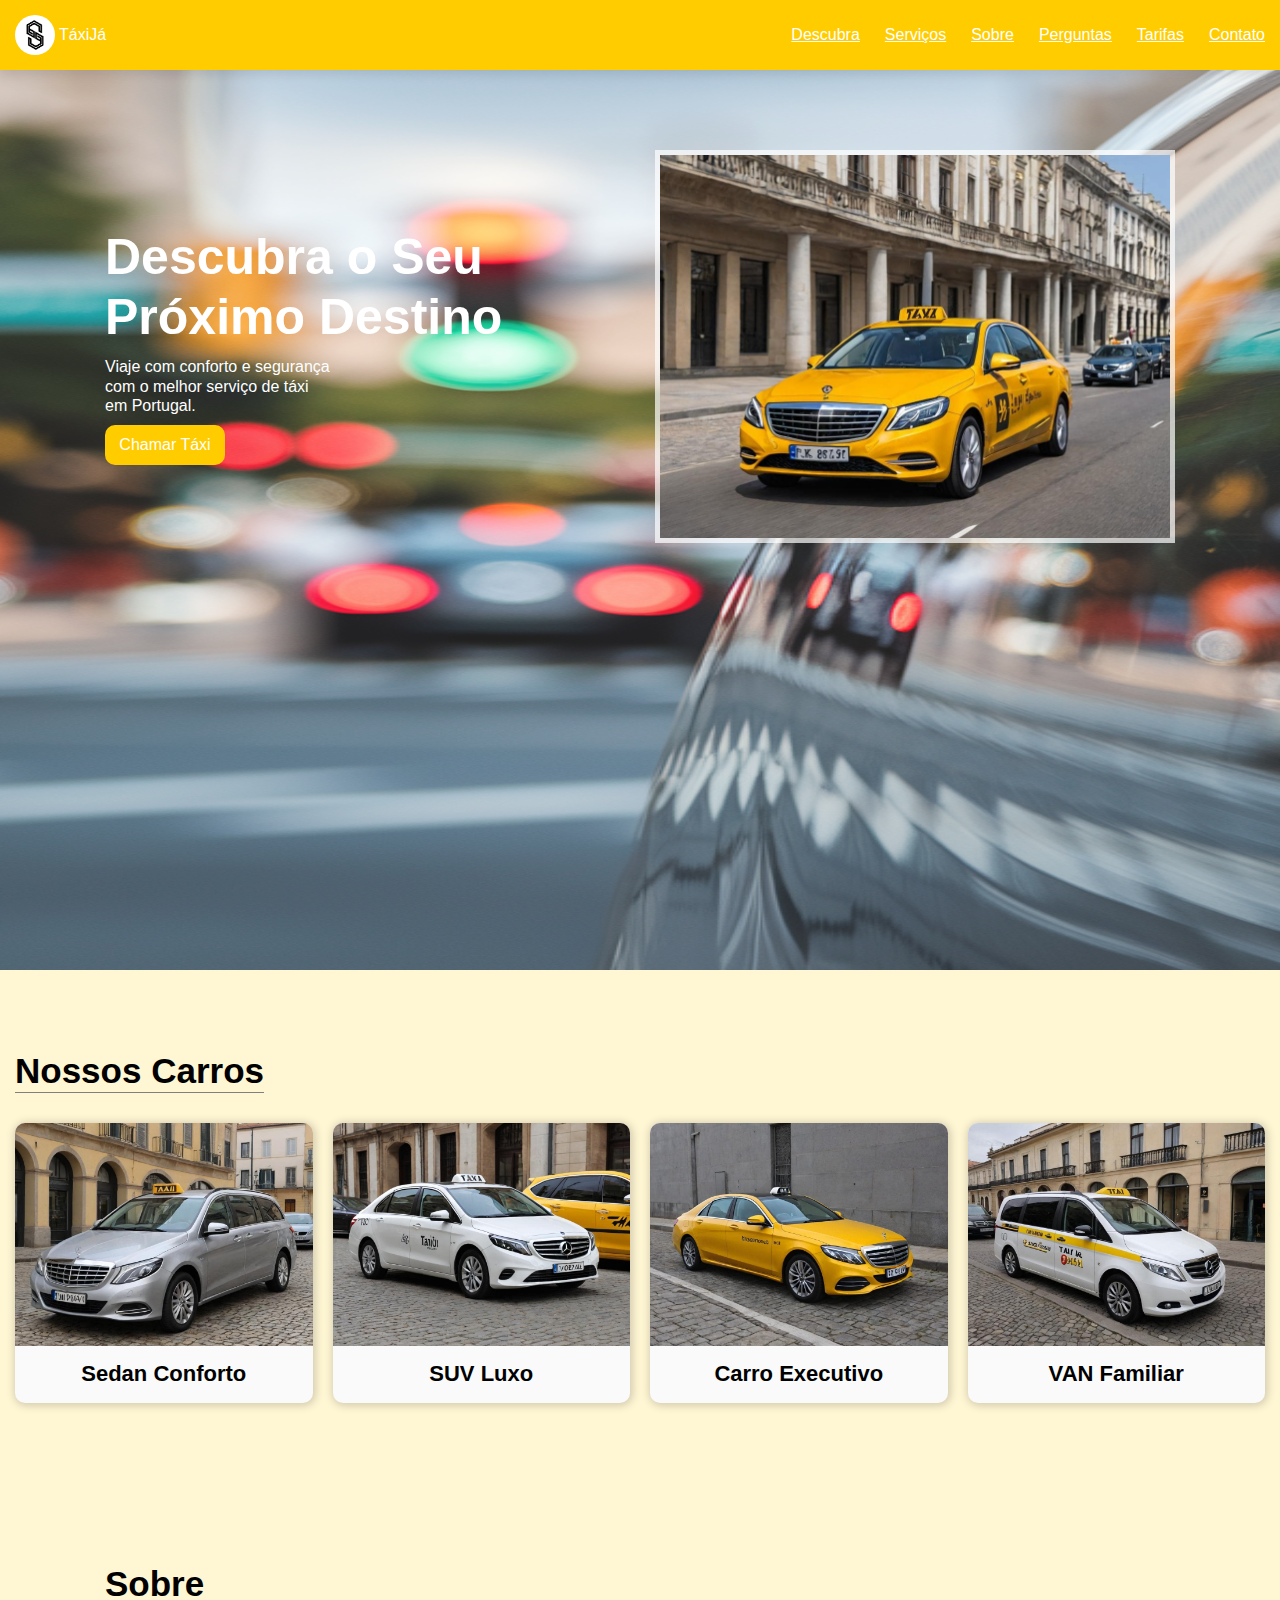
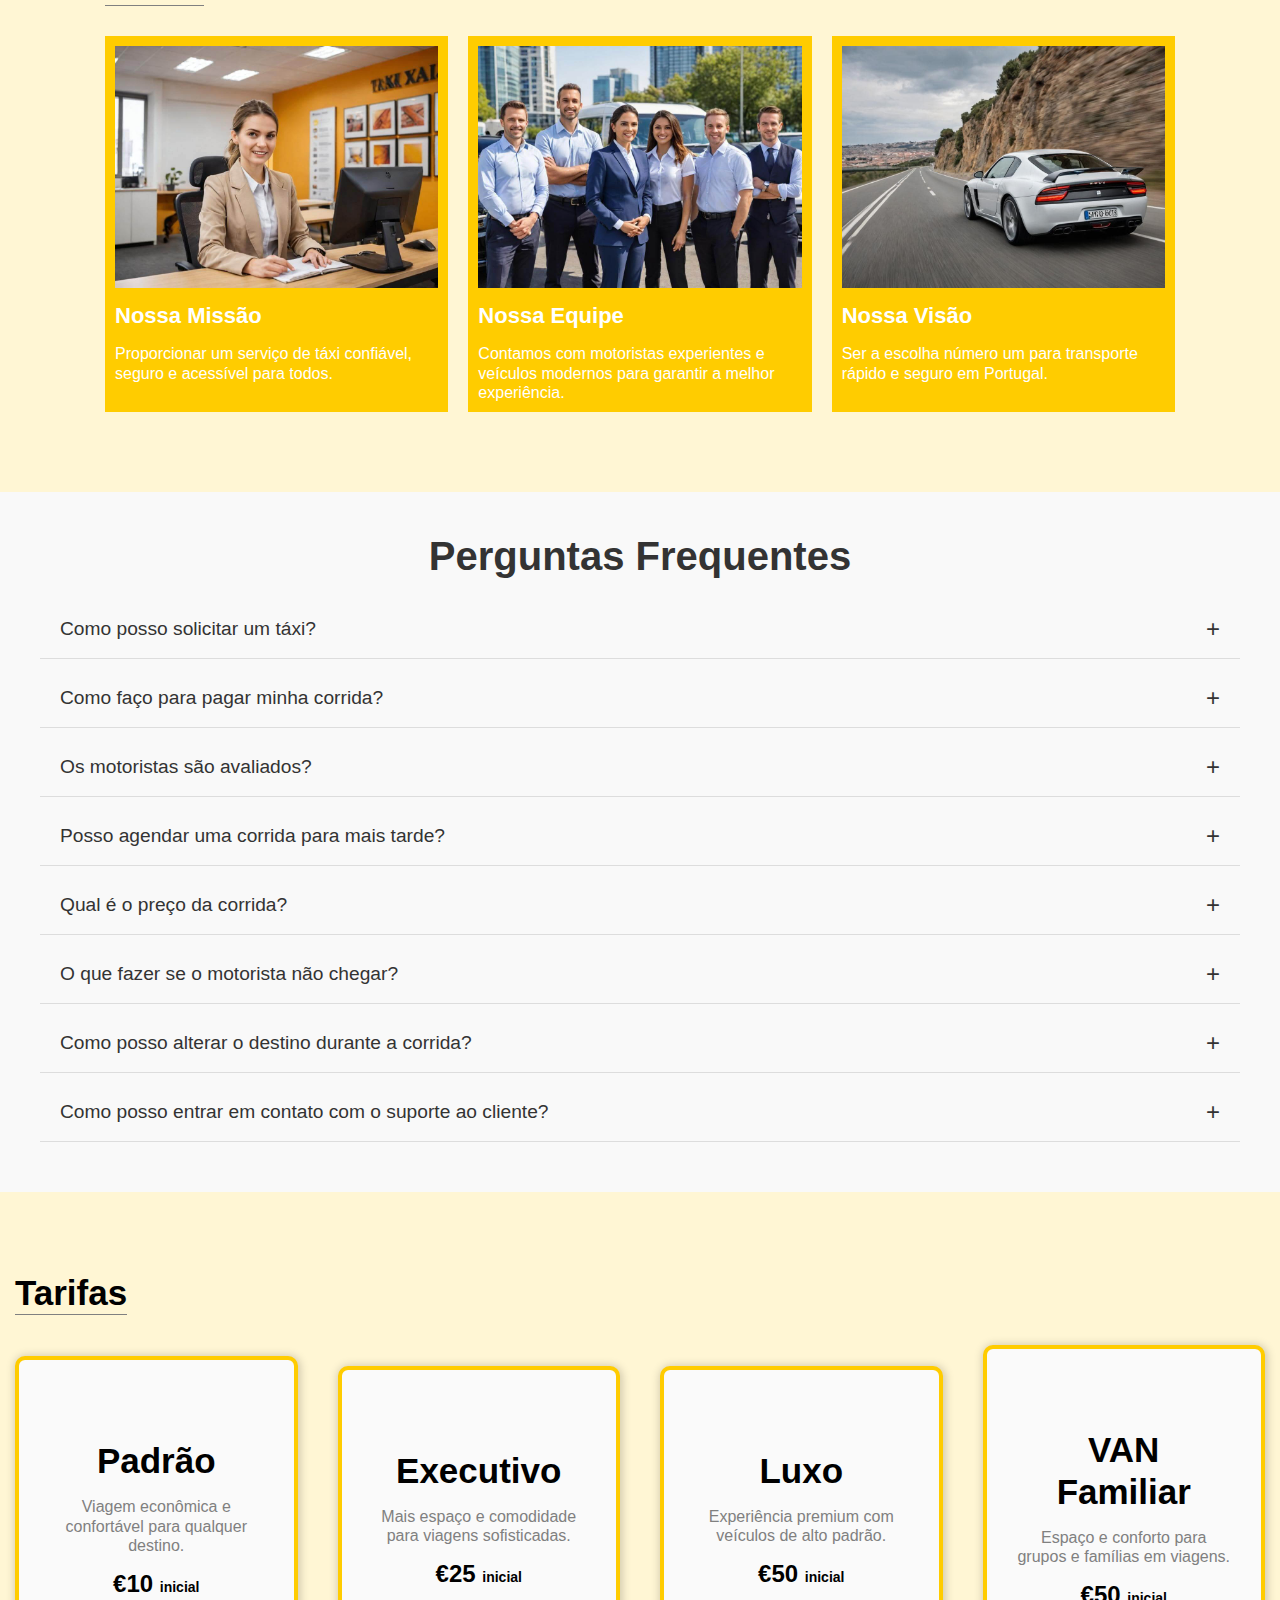
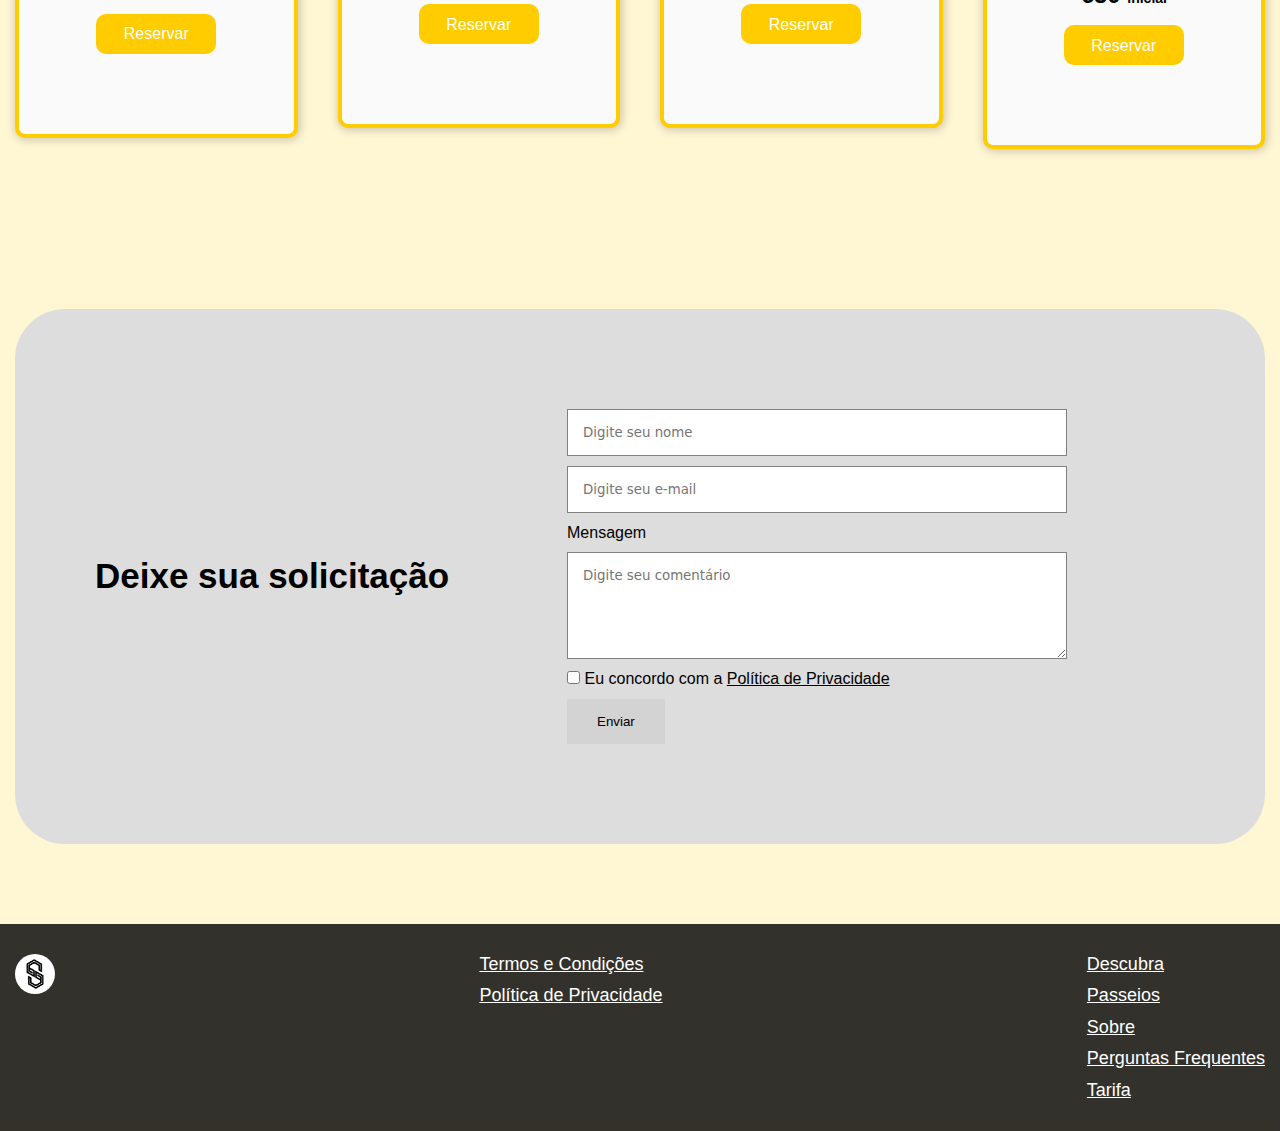
==== index.html @ 2b3a069e "ыпывпывп" ====
<!DOCTYPE html>
<html lang="pt-BR">
    <head>

        <meta charset="UTF-8" />
        <meta name="viewport" content="width=device-width, initial-scale=1.0" />
        <title>TáxiJá - Sua Conexão para Viagens Rápidas pelo Brasil</title>
        <meta
            name="description"
            content="Descubra o mundo de viagens confortáveis e seguras com o TáxiJá. Aproveite o conforto, a segurança e um atendimento de qualidade a cada passo da sua jornada pelo Brasil."
        />
        <link rel="stylesheet" href="style/reset.css" />
        <link rel="stylesheet" href="style/style.css" />
        <link rel="shortcut icon" href="img/favicon.ico" />
        <meta name="viewport" content="width=device-width, initial-scale=1.0" />
    </head>

    <body>
        <header>
            <!-- Navbar -->
            <nav>
                <div class="container">
                    <div class="navbar">
                        <div class="logo">
                            <a href="index.html">
                                <img src="img/logo.jpg" alt="logo" />
                                TáxiJá
                            </a>
                        </div>
                        <ul class="menu">
                            <li class="menu__item">
                                <a
                                    href="index.html#discover"
                                    class="menu__item-link"
                                    data-scroll
                                    >Descubra</a
                                >
                            </li>
                            <li class="menu__item">
                                <a
                                    href="index.html#tours"
                                    class="menu__item-link"
                                    data-scroll
                                    >Serviços</a
                                >
                            </li>
                            <li class="menu__item">
                                <a
                                    href="index.html#about"
                                    class="menu__item-link"
                                    data-scroll
                                    >Sobre</a
                                >
                            </li>
                            <li class="menu__item">
                                <a
                                    href="index.html#faq"
                                    class="menu__item-link"
                                    data-scroll
                                    >Perguntas</a
                                >
                            </li>
                            <li class="menu__item">
                                <a
                                    href="index.html#tariff"
                                    class="menu__item-link"
                                    data-scroll
                                    >Tarifas</a
                                >
                            </li>
                            <li class="menu__item">
                                <a
                                    href="index.html#contact"
                                    class="menu__item-link"
                                    data-scroll
                                    >Contato</a
                                >
                            </li>
                        </ul>
                        <div class="burger">
                            <span></span>
                        </div>
                    </div>
                </div>
            </nav>
        </header>

        <main>
            <section class="hero" id="discover">
                <img class="backgroundMain" src="img/background.webp" alt="" />
                <div class="container">
                    <div class="hero__wrapper wrap">
                        <div class="hero__box col">
                            <h1>
                                Descubra o Seu <br />
                                Próximo Destino
                            </h1>
                            <p>
                                Viaje com conforto e segurança <br />
                                com o melhor serviço de táxi <br />
                                em Portugal.
                            </p>
                            <a href="index.html#contact" class="btn">Chamar Táxi</a>
                        </div>

                        <div class="hero__img">
                            <img src="img/5taxi.jpg" alt="img" />
                        </div>
                    </div>
                </div>
            </section>

            <section class="tours" id="tours">
                <div class="container">
                    <h2 class="section-title">Nossos Carros</h2>
                    <div class="tours__wrapper">
                        <div class="tours__card">
                            <img src="img/2taxi.jpg" alt="Sedan Conforto" />
                            <h3>Sedan Conforto</h3>
                        </div>

                        <div class="tours__card">
                            <img src="img/3taxi.jpg" alt="SUV Luxo" />
                            <h3>SUV Luxo</h3>
                        </div>

                        <div class="tours__card">
                            <img src="img/1taxi.jpg" alt="Carro Executivo" />
                            <h3>Carro Executivo</h3>
                        </div>

                        <div class="tours__card">
                            <img src="img/4taxi.jpg" alt="VAN Familiar" />
                            <h3>VAN Familiar</h3>
                        </div>
                    </div>
                </div>
            </section>

            <section class="about" id="about">
                <div class="container">
                    <h2 class="section-title">Sobre</h2>
                    <div class="about__wrapper">
                        <div class="about__item">
                            <img src="img/Nossa.jpg" alt="img" />
                            <h3>Nossa Missão</h3>
                            <p>
                                Proporcionar um serviço de táxi confiável,
                                seguro e acessível para todos.
                            </p>
                        </div>
                        <div class="about__item">
                            <img src="img/team.jpg" alt="img" />
                            <h3>Nossa Equipe</h3>
                            <p>
                                Contamos com motoristas experientes e veículos
                                modernos para garantir a melhor experiência.
                            </p>
                        </div>
                        <div class="about__item">
                            <img src="img/speed.jpg" alt="img" />
                            <h3>Nossa Visão</h3>
                            <p>
                                Ser a escolha número um para transporte rápido e
                                seguro em Portugal.
                            </p>
                        </div>
                    </div>
                </div>
            </section>

            <section class="faq-section" id="faq">
                <h2 class="faq-title">Perguntas Frequentes</h2>
                <div class="faq-container">
                  <div class="faq-item">
                    <button class="faq-question">
                      Como posso solicitar um táxi? <span>+</span>
                    </button>
                    <div class="faq-answer">
                      <p>
                        Você pode solicitar um táxi facilmente pelo nosso aplicativo "TáxiJá". Basta baixar o app e inserir seu destino
                        para encontrar o carro mais próximo disponível.
                      </p>
                    </div>
                  </div>
                  <div class="faq-item">
                    <button class="faq-question">Como faço para pagar minha corrida? <span>+</span></button>
                    <div class="faq-answer">
                      <p>
                        O pagamento pode ser feito diretamente pelo aplicativo, utilizando cartões de crédito, débito ou outros métodos
                        de pagamento disponíveis.
                      </p>
                    </div>
                  </div>
                  <div class="faq-item">
                    <button class="faq-question">Os motoristas são avaliados? <span>+</span></button>
                    <div class="faq-answer">
                      <p>
                        Sim, todos os motoristas são avaliados pelos passageiros após cada viagem. Isso nos ajuda a manter um alto
                        padrão de qualidade e segurança.
                      </p>
                    </div>
                  </div>
                  <div class="faq-item">
                    <button class="faq-question">Posso agendar uma corrida para mais tarde? <span>+</span></button>
                    <div class="faq-answer">
                      <p>
                        Sim, você pode agendar uma corrida para uma hora futura diretamente no aplicativo. Basta escolher a opção de
                        "Agendamento" e definir o horário desejado.
                      </p>
                    </div>
                  </div>
                  <div class="faq-item">
                    <button class="faq-question">Qual é o preço da corrida? <span>+</span></button>
                    <div class="faq-answer">
                      <p>
                        O preço da corrida depende da distância, do tempo estimado e da demanda no momento. O aplicativo fornece uma
                        estimativa do custo antes de você confirmar a solicitação.
                      </p>
                    </div>
                  </div>
                  <div class="faq-item">
                    <button class="faq-question">O que fazer se o motorista não chegar? <span>+</span></button>
                    <div class="faq-answer">
                      <p>
                        Caso o motorista não chegue no tempo estimado, você pode entrar em contato diretamente com ele através do
                        aplicativo ou solicitar outro carro.
                      </p>
                    </div>
                  </div>
                  <div class="faq-item">
                    <button class="faq-question">Como posso alterar o destino durante a corrida? <span>+</span></button>
                    <div class="faq-answer">
                      <p>
                        Você pode alterar o destino a qualquer momento pelo aplicativo. Basta abrir o app e editar o endereço para
                        modificar a rota da viagem.
                      </p>
                    </div>
                  </div>
                  <div class="faq-item">
                    <button class="faq-question">Como posso entrar em contato com o suporte ao cliente? <span>+</span></button>
                    <div class="faq-answer">
                      <p>
                        Você pode nos contatar por e-mail em suporte@taxija.com ou ligar para nossa central de atendimento a qualquer
                        momento.
                      </p>
                    </div>
                  </div>
                </div>
              </section>
                                                  

            <section class="tariff" id="tariff">
                <div class="container">
                    <h2 class="section-title">Tarifas</h2>
                    <div class="tarifs__wrapper">
                        <div class="tarifs__card">
                            <h2>Padrão</h2>
                            <p>
                                Viagem econômica e confortável para qualquer
                                destino.
                            </p>
                            <h4>€10 <span>inicial</span></h4>
                            <a class="btn" href="index.html#contact">Reservar</a>
                        </div>

                        <div class="tarifs__card">
                            <h2>Executivo</h2>
                            <p>
                                Mais espaço e comodidade para viagens
                                sofisticadas.
                            </p>
                            <h4>€25 <span>inicial</span></h4>
                            <a class="btn" href="index.html#contact">Reservar</a>
                        </div>

                        <div class="tarifs__card">
                            <h2>Luxo</h2>
                            <p>
                                Experiência premium com veículos de alto padrão.
                            </p>
                            <h4>€50 <span>inicial</span></h4>
                            <a class="btn" href="index.html#contact">Reservar</a>
                        </div>

                        <div class="tarifs__card">
                            <h2>VAN Familiar</h2>
                            <p>
                                Espaço e conforto para grupos e famílias em
                                viagens.
                            </p>
                            <h4>€50 <span>inicial</span></h4>
                            <a class="btn" href="index.html#contact">Reservar</a>
                        </div>
                    </div>
                </div>
            </section>

            <section class="contact" id="contact">
                <div class="container">
                    <div class="contact__wrapper">
                        <h2>Deixe sua solicitação</h2>
                        <form action="thanks_form.php" method="post" class="form">
                            <input
                                type="text"
                                id="name"
                                name="name"
                                placeholder="Digite seu nome"
                                required
                            />
                
                            <input
                                type="email"
                                id="email"
                                name="email"
                                placeholder="Digite seu e-mail"
                                required
                            />
                
                            <label for="message">Mensagem</label>
                            <textarea
                                id="message"
                                name="message"
                                placeholder="Digite seu comentário"
                                rows="5"
                                required
                            ></textarea>
                
                            <div class="checkbox">
                                <input
                                    type="checkbox"
                                    id="privacy-policy"
                                    value="on"
                                    name="privacy"
                                    required
                                />
                                <label for="privacy-policy">
                                    Eu concordo com a
                                    <a
                                        href="privacy-policy.html"
                                        target="_blank"
                                    >Política de Privacidade</a>
                                </label>
                            </div>
                            <button type="submit">Enviar</button>
                        </form>
                    </div>
                </div>
                            </section>
        </main>
        <footer class="footer">
            <div class="container">
                <div class="footer__wrapper">
                    <div class="footer__col col">
                        <a class="logo" href="index.html">
                            <img src="img/logo.jpg" alt="img-logo" />
                            
                        </a>
                    </div>

                    <div class="footer__col col">
                        <a href="terms-conditions.html">Termos e Condições</a>
                        <a href="privacy-policy.html">Política de Privacidade</a>
                    </div>
                    
                    <div class="footer__col col">
                        <a href="index.html#discover">Descubra</a>
                        <a href="index.html#tours">Passeios</a>
                        <a href="index.html#about">Sobre</a>
                        <a href="index.html#faq">Perguntas Frequentes</a>
                        <a href="index.html#tariff">Tarifa</a>
                    </div>
                </div>
            </div>
        </footer>

        <script src="js/main.js"></script>
    </body>
</html>
---- style/style.css ----
html {
  scroll-behavior: smooth;
}

body {
  font-size: 16px;
  line-height: 1.2;
  color: #000;
  font-family: "Lucida Sans", "Lucida Sans Regular", "Lucida Grande", "Lucida Sans Unicode", Geneva, Verdana, sans-serif;
  overflow-x: hidden;
  background-color: #ffcc002b;
}

section {
  width: 100%;
  padding: 80px 0;
}

button {
  padding: 15px 30px;
  display: block;
  width: -moz-max-content;
  width: max-content;
  color: #000;
  background-color: lightgray;
}
header {
  position: fixed;
  top: 0;
  left: 0;
  width: 100%;
  background-color: #FFCC00;
  z-index: 1000;
  box-shadow: 0 4px 10px rgba(0, 0, 0, 0.1);
}
main{
  margin-top: 70px;
}

.backgroundMain{
  position: absolute;
  z-index: -1;
  width: 200%;
  height: 100%;
  opacity: 0.9;
  left: -50%;
  top: 0;
}

.btn {
  background-color: #FFCC00;
  color: #fff;
  border-radius: 10px;
  height: 40px;
  width: 120px;
  text-decoration: none;
  display: flex;
  justify-content: center;
  align-items: center;
  cursor: pointer;
  transition: background-color 0.3s ease,
              color 0.3s ease;
}

.section-title {
  margin-bottom: 30px;
  border-bottom: 1px solid gray;
  width: -moz-max-content;
  width: max-content;
}

.container {
  max-width: 1300px;
  width: 100%;
  margin: 0 auto;
  padding: 0 15px;
}

.wrap {
  display: grid;
  grid-template-columns: 1fr 1fr;
  gap: 30px 30px;
  align-items: center;
}
@media (max-width: 800px) {
  .wrap {
    grid-template-columns: 1fr;
  }
}

.row {
  display: flex;
  gap: 10px;
}

.col {
  display: flex;
  flex-direction: column;
  gap: 10px;
}

.back {
  color: #000;
  text-decoration: underline;
  margin-bottom: 30px;
  display: block;
  width: -moz-max-content;
  width: max-content;
  font-size: 19px;
}

h1 {
  font-weight: 600;
  font-size: 50px;
}
@media (max-width: 480px) {
  h1 {
    font-size: 35px;
  }
}

h2 {
  font-weight: 600;
  font-size: 35px;
}
@media (max-width: 480px) {
  h2 {
    font-size: 28px;
  }
}

h3 {
  font-weight: 600;
  font-size: 22px;
}

h4 {
  font-weight: 600;
  font-size: 18px;
}

h5 {
  font-weight: 600;
  font-size: 16px;
}

h6 {
  font-weight: 600;
  font-size: 14px;
}

p {
  font-size: 16px;
}
@media (max-width: 480px) {
  p {
    font-size: 14px;
  }
}

.privacy {
  padding: 100px 0;
  max-width: 1000px;
  width: 100%;
  margin: 0 auto;
}
.privacy__wrapper {
  margin-top: 40px;
  display: flex;
  flex-direction: column;
  gap: 20px;
}

nav {
  background-color: #FFCC00;
  overflow: hidden;
}

.navbar {
  display: flex;
  width: 100%;
  justify-content: space-between;
  align-items: center;
  padding-top: 15px;
  padding-bottom: 15px;
}

.logo a {
  color: white;
  display: flex;
  align-items: center;
  gap: 4px;
  text-decoration: none;
}
.logo img {
  width: 40px;
  border-radius: 20px;
}

.menu {
  display: flex;
  gap: 25px;
}
.menu__item-link {
  color: white;
}

.burger {
  display: none;
  cursor: pointer;
}

@media screen and (max-width: 1200px) {
  .menu {
    position: fixed;
    background: #131418;
    left: 0;
    top: 0;
    height: 100vh;
    width: 100vw;
    display: none;
  }
  .menu.active {
    display: flex;
    left: 0;
    top: 0;
    height: 100vh;
    width: 100vw;
    flex-direction: column;
    pointer-events: all;
    justify-content: center;
    align-items: center;
    z-index: 22;
    animation: fade 0.1s linear;
  }
  .burger {
    display: block;
    position: relative;
    height: 20px;
    width: 30px;
    z-index: 102;
    cursor: pointer;
  }
  .burger.active-burger:before {
    background: #fff;
    transform: rotate(45deg);
    transition: cubic-bezier(0.785, 0.135, 0.15, 0.86) 0.3s all;
    top: 8px;
  }
  .burger.active-burger:after {
    background: #fff;
    transform: rotate(-45deg);
    bottom: 10px;
    transition: cubic-bezier(0.785, 0.135, 0.15, 0.86) 0.3s all;
  }
  .burger.active-burger span {
    transform: scale(0);
  }
  .burger:before, .burger:after {
    content: "";
    position: absolute;
    height: 2px;
    width: 100%;
    background: #fff;
    transition: cubic-bezier(0.785, 0.135, 0.15, 0.86) 0.3s all;
  }
  .burger:before {
    top: 0;
  }
  .burger::after {
    bottom: 0;
  }
  .burger span {
    position: absolute;
    top: 9px;
    right: 0;
    width: 100%;
    background: #fff;
    height: 2px;
    transform: scale(1);
    transition: cubic-bezier(0.785, 0.135, 0.15, 0.86) 0.3s all;
  }
  .menu__item {
    margin-top: 15px;
  }
  .menu__item-link {
    color: white;
  }
}
.hero {
  max-width: 1100px;
  width: 100%;
  margin: 0 auto;
  color: white;
  position: relative;
  height: 100vh;
  /* overflow: hidden; */

}
.hero__img img {
  width: 100%;
  border: 10px solid beige;
  border: 5px solid rgba(255, 255, 255, 0.7); /* Цвет и стиль границы */
  
}



.tours {
  /* .tours__wrapper */
  /* .tours__card */
}
.tours__wrapper {
  display: grid;
  grid-template-columns: repeat(auto-fit, minmax(270px, 1fr));
  gap: 20px 20px;
}
.tours__card {
  border-radius: 10px;
  overflow: hidden;
  box-shadow: 1px 1px 10px 1px rgba(0, 0, 0, 0.2);
  background-color: #fafafa;
}
.tours__card img {
  width: 100%;
}
.tours__card h3, .tours__card h5 {
  text-align: center;
  padding: 15px;
}

.about {
  max-width: 1100px;
  width: 100%;
  margin: 0 auto;
  /* .about__wrapper */
  /* .about__item */
}
.about__wrapper {
  display: grid;
  grid-template-columns: repeat(auto-fit, minmax(270px, 1fr));
  gap: 20px 20px;
}
.about__item {
  display: flex;
  flex-direction: column;
  padding: 10px;
  gap: 15px;
  background-color: #FFCC00;
  color: #fff;
}
.about__item img {
  max-width: 100%;
  width: 100%;
}

.logos {
  /* .logos__wrapper */
}
.logos__wrapper {
  display: grid;
  grid-template-columns: repeat(auto-fit, minmax(200px, 1fr));
  gap: 20px 20px;
}
.logos__wrapper img {
  height: 350px;
  -o-object-fit: cover;
     object-fit: cover;
  width: 100%;
}

.tarifs {
  /* .tarifs__wrapper */
  /* .tarifs__card */
}
.tarifs__wrapper {
  display: grid;
  grid-template-columns: repeat(auto-fit, minmax(280px, 1fr));
  gap: 40px 40px;
  align-items: center;
}
.tarifs__card {
  border-radius: 10px;
  border: 4px solid #FFCC00;
  background-color: #fafafa;
  box-shadow: 1px 1px 10px 1px rgba(0, 0, 0, 0.2);
  display: flex;
  flex-direction: column;
  align-items: center;
  justify-content: center;
  text-align: center;
  gap: 15px;
  padding: 80px 30px;
  transition: all 0.3s;
}
.tarifs__card:hover {
  box-shadow: 1px 1px 30px 1px rgba(240, 0, 0, 0.5);
}
.tarifs__card h4 {
  font-size: 24px;
}
.tarifs__card span {
  font-size: 14px;
}
.tarifs__card button {
  background-color: #FFCC00;
  color: #fff;
  font-size: 20px;
  border-radius: 10px;
  margin-top: 30px;
  transition: all 0.3s;
}
.tarifs__card button:hover {
  opacity: 0.8;
}
.tarifs__card p {
  color: gray;
}

.footer {
  background-color: rgba(0, 0, 0, 0.8);
  padding: 30px 0;

}
.footer__wrapper {
  width: 100%;
  margin: 0 auto;
  display: flex;
  gap: 30px;
  justify-content: space-between;
  flex-wrap: wrap;
}
@media (max-width: 480px) {
  .footer__wrapper {
    flex-direction: column;
    align-items: center;
    text-align: center;
    justify-content: center;
  }
}
.footer__col {
  display: flex;
  flex-direction: column;
  gap: 10px;
  align-items: start;
}
@media (max-width: 480px) {
  .footer__col {
    align-items: center;
    justify-content: center;
    text-align: center;
  }
}
.footer__col a {
  font-size: 18px;
  color: #fff;
  transition: all 0.3s;
}
.footer__col a:hover {
  opacity: 0.8;
  text-decoration: underline;
}
@media (max-width: 480px) {
  .footer__col a {
    text-align: center;
    display: block;
    width: -moz-max-content;
    width: max-content;
  }
}

.contact {
  /* .contact__wrapper */
}
.contact__wrapper {
  padding: 100px 80px;
  background: rgb(221, 221, 221);
  border-radius: 50px;
  display: flex;
  align-items: center;
  justify-content: center;
}
@media (max-width: 768px) {
  .contact__wrapper {
    padding: 50px;
    border-radius: 20px;
  }
}
@media (max-width: 480px) {
  .contact__wrapper {
    padding: 30px;
  }
}

.form {
  max-width: 500px;
  width: 100%;
  margin: 0 auto;
  display: flex;
  flex-direction: column;
  gap: 10px;
  /* .form__button */
}
.form input, .form textarea {
  border: 1px solid gray;
  padding: 15px;
  font-family: system-ui, -apple-system, BlinkMacSystemFont, "Segoe UI", Roboto, Oxygen, Ubuntu, Cantarell, "Open Sans", "Helvetica Neue", sans-serif;
}
.form textarea{
  max-width: 100%;
  max-height: 300px;
  min-height: 100px;
}
.form a {
  color: black;
}
.form__button {
  background-color: #FFCC00;
  color: #fff;
  width: 100%;
  margin-top: 20px;
}


.faq-section {
  padding: 40px 20px;
  background-color: #f9f9f9;
}

.faq-title {
  text-align: center;
  font-size: 2.5rem;
  color: #333;
  margin-bottom: 20px;
}

.faq-container {
  max-width: 1200px;
  margin: 0 auto;
}

.faq-item {
  border-bottom: 1px solid #ddd;
  margin-bottom: 10px;
}

.faq-question {
  display: flex;
  justify-content: space-between;
  align-items: center;
  width: 100%;
  background: none;
  border: none;
  font-size: 1.2rem;
  padding: 15px 20px;
  text-align: left;
  cursor: pointer;
  outline: none;
  color: #333;
  transition: background-color 0.3s;
}

.faq-question:hover {
  background-color: #ececec;
}

.faq-question span {
  font-size: 1.5rem;
  transition: transform 0.3s;
}

.faq-answer {
  max-height: 0;
  overflow: hidden;
  padding: 0 20px;
  font-size: 1rem;
  color: #666;
  transition: max-height 0.3s ease-in-out;
}

.faq-answer p {
  margin: 10px 0;
}

.faq-item.active .faq-answer {
  max-height: 100px;
}

.faq-item.active .faq-question span {
  transform: rotate(45deg);
}



.why-choose-us {
  padding: 60px 20px;
  background-color: #f9f9f9;
  max-width: 1200px;
  margin: auto;
}

.why-choose-header {
  text-align: center;
  margin-bottom: 40px;
}

.why-choose-header h2 {
  font-size: 2.5rem;
  color: #333;
}

.why-choose-header p {
  font-size: 1rem;
  color: #666;
  margin-top: 10px;
}

.benefits-container {
  display: flex;
  flex-wrap: wrap;
  gap: 20px;
  justify-content: center;
}

.benefit-item {
  text-align: center;
  flex: 1 1 calc(25% - 20px);
  max-width: 250px;
  padding: 20px;
  background: #fff;
  border: 1px solid #e0e0e0;
  border-radius: 8px;
  box-shadow: 0px 4px 10px rgba(0, 0, 0, 0.1);
  transition: transform 0.3s, box-shadow 0.3s;
}

.benefit-item img {
  width: 60px;
  margin-bottom: 20px;
}

.benefit-item h3 {
  font-size: 1.25rem;
  color: #333;
  margin-bottom: 10px;
}

.benefit-item p {
  font-size: 0.95rem;
  color: #666;
}

.benefit-item:hover {
  transform: translateY(-10px);
  box-shadow: 0px 8px 20px rgba(0, 0, 0, 0.15);
}

a{
  transition: all 0.2s ease-in-out;
  text-decoration: underline;
}
@media (min-width:1025px) {
  a:hover{
    color: #927501;
  }
  .btn:hover {
    background-color: #fbd642;
  }
}
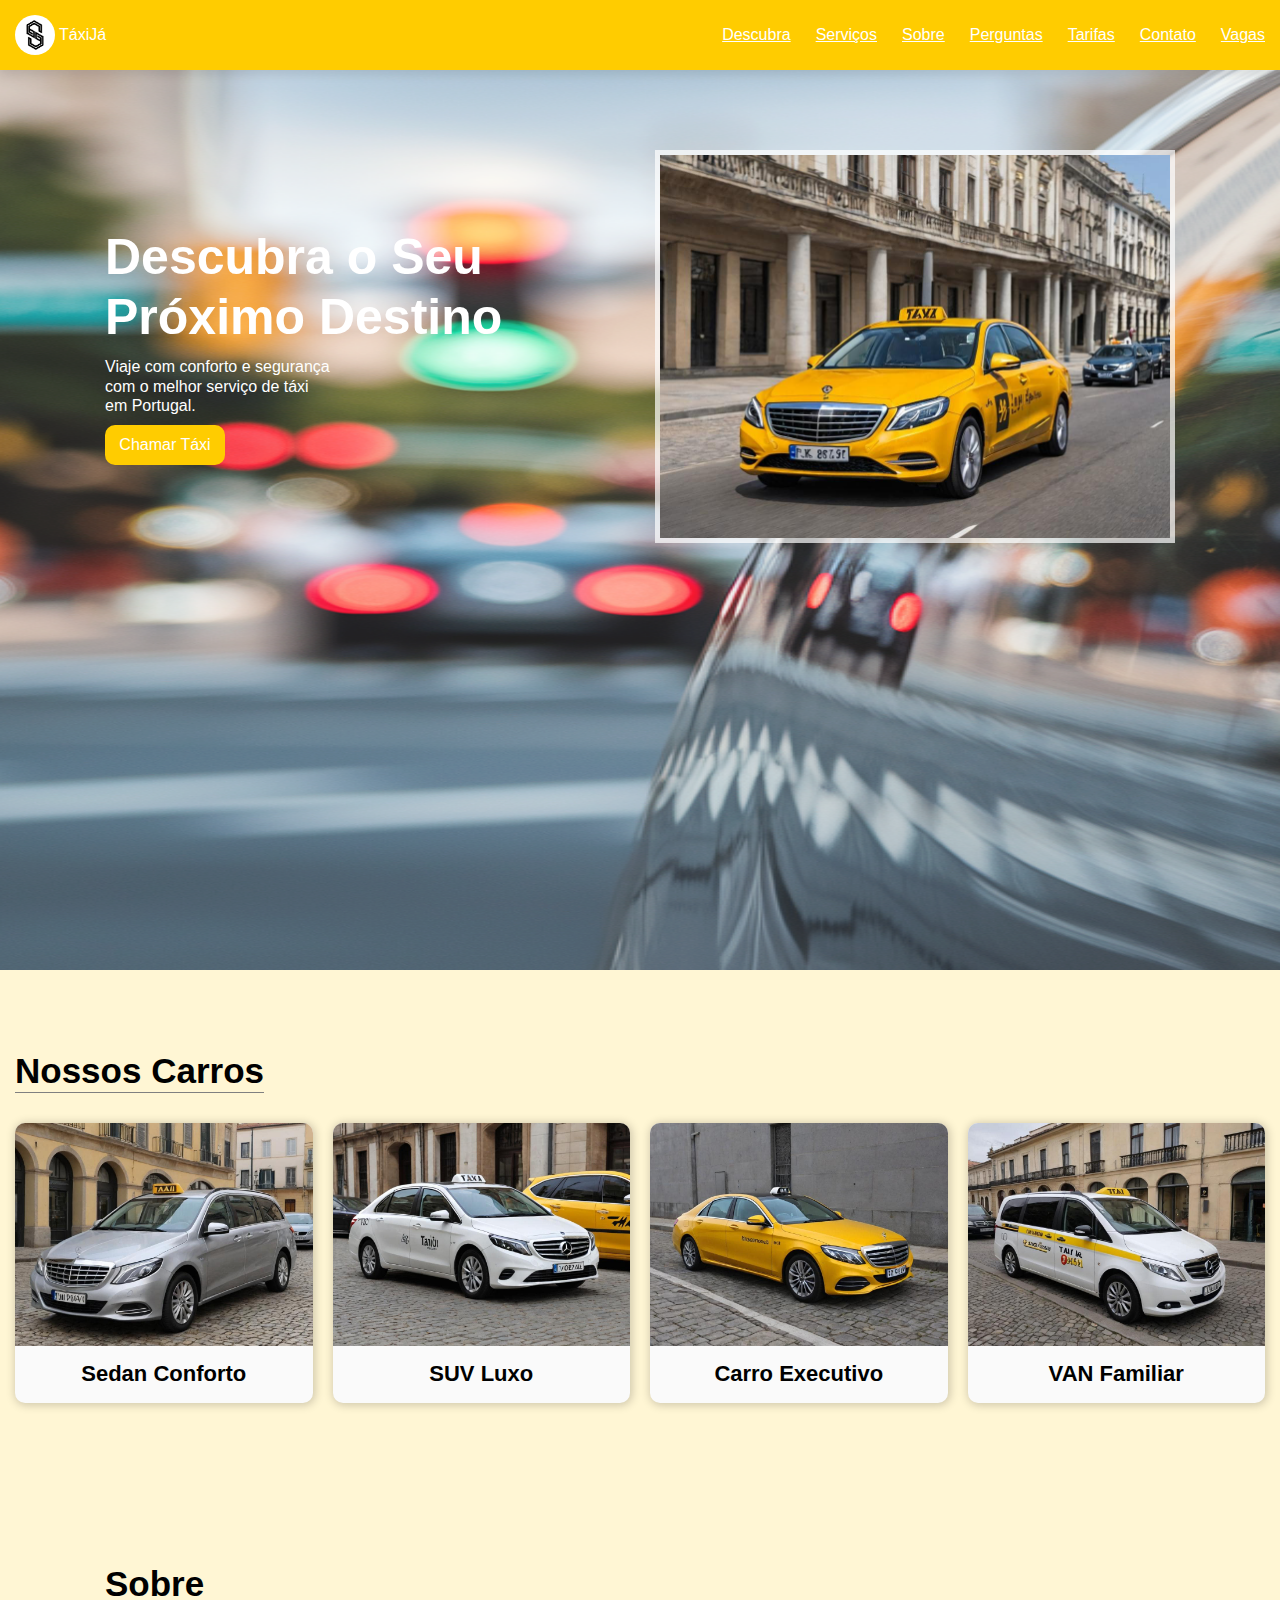
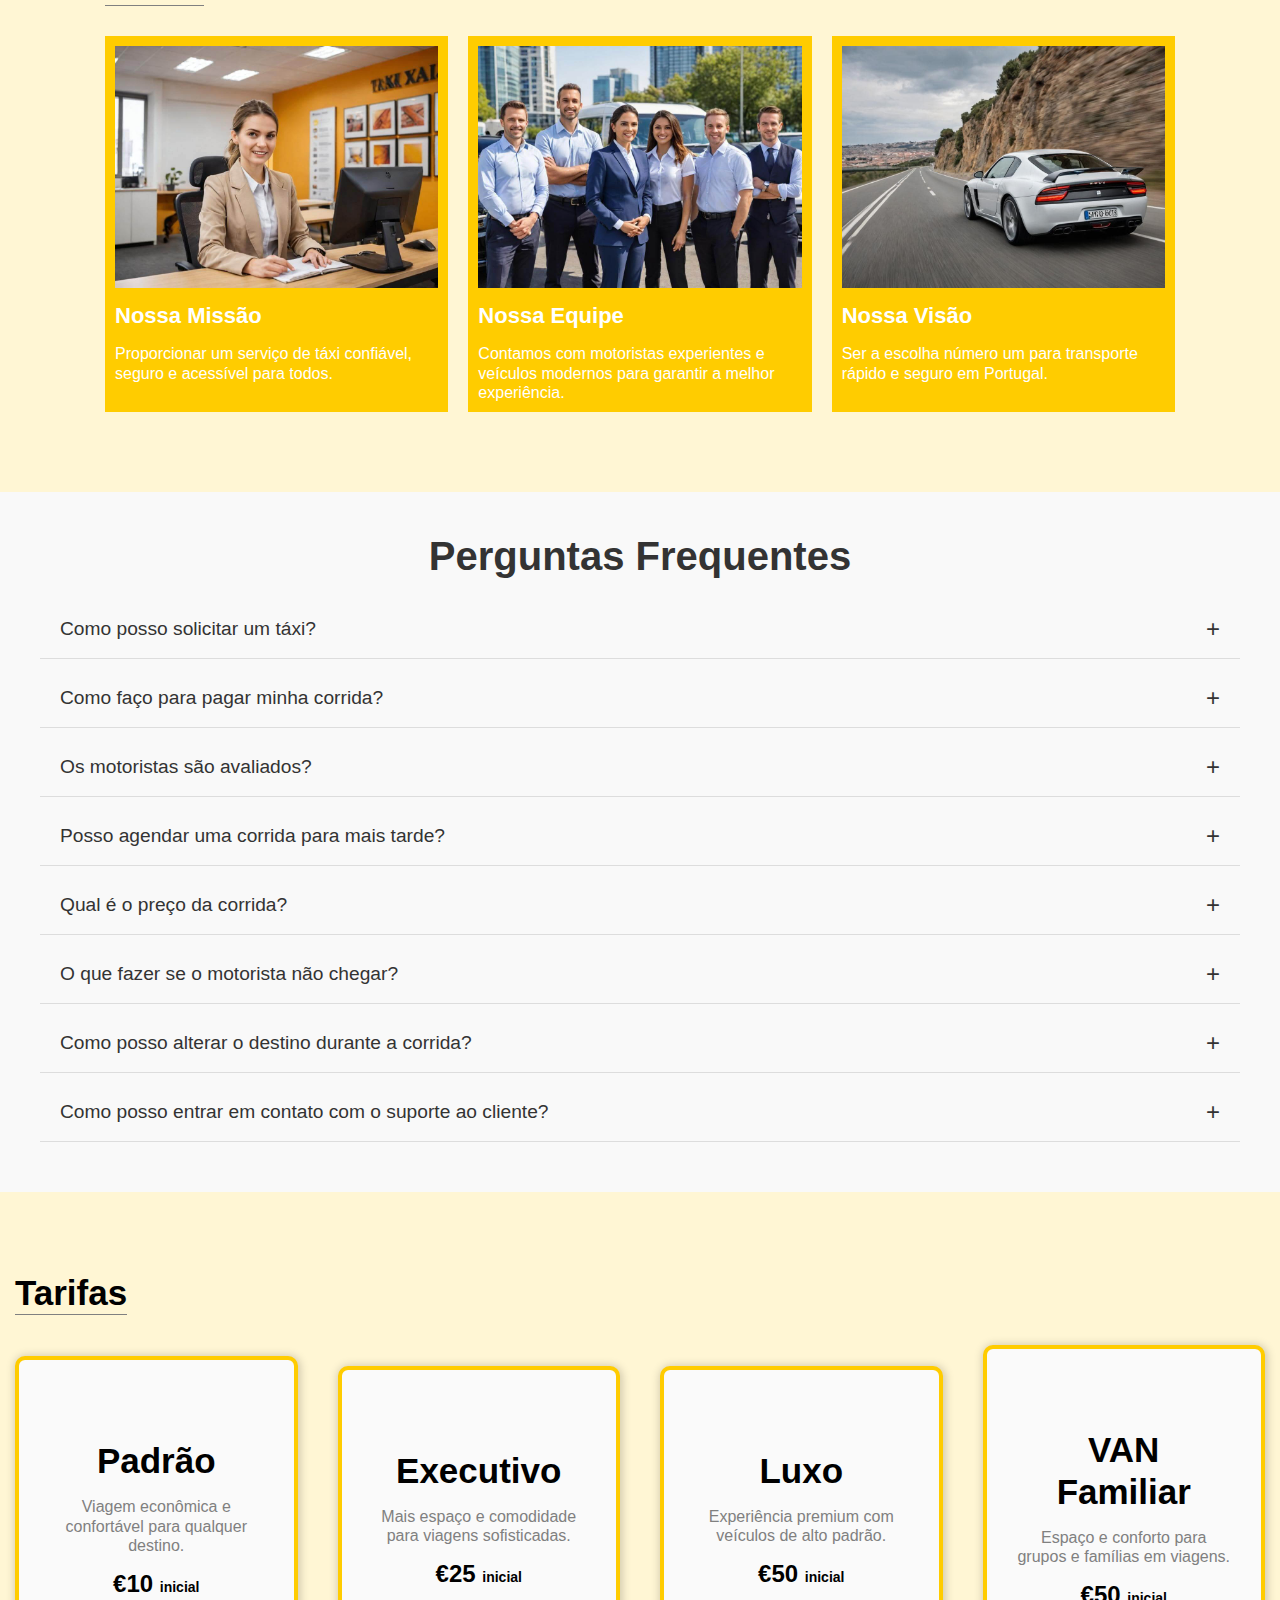
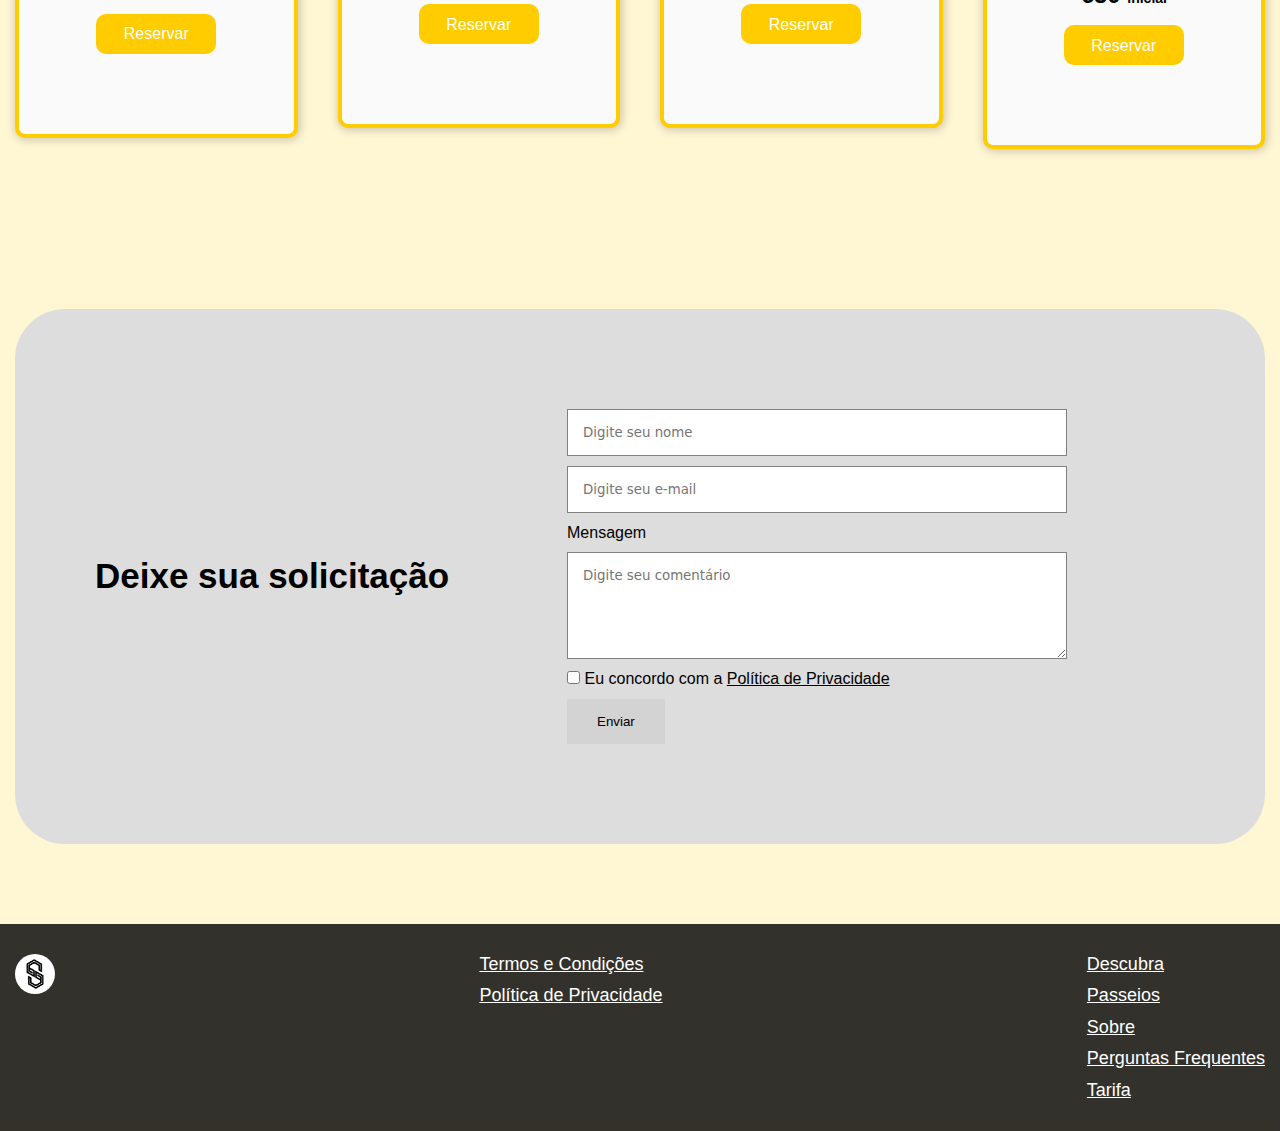
==== commit 38cf51e5: "jhggh" ====
--- a/index.html
+++ b/index.html
@@ -17,7 +17,7 @@
 
     <body>
         <header>
-            <!-- Navbar -->
+
             <nav>
                 <div class="container">
                     <div class="navbar">
@@ -76,6 +76,14 @@
                                     >Contato</a
                                 >
                             </li>
+                            <li class="menu__item">
+                                <a
+                                    href="vacancies.html"
+                                    class="menu__item-link"
+                                    data-scroll
+                                    >Vagas</a
+                                >
+                            </li>
                         </ul>
                         <div class="burger">
                             <span></span>
@@ -247,7 +255,7 @@
                     </div>
                   </div>
                 </div>
-              </section>
+            </section>
                                                   
 
             <section class="tariff" id="tariff">
@@ -346,7 +354,7 @@
                         </form>
                     </div>
                 </div>
-                            </section>
+            </section>
         </main>
         <footer class="footer">
             <div class="container">
--- a/style/style.css
+++ b/style/style.css
@@ -303,13 +303,6 @@
   border: 5px solid rgba(255, 255, 255, 0.7); /* Цвет и стиль границы */
   
 }
-
-
-
-.tours {
-  /* .tours__wrapper */
-  /* .tours__card */
-}
 .tours__wrapper {
   display: grid;
   grid-template-columns: repeat(auto-fit, minmax(270px, 1fr));
@@ -354,9 +347,6 @@
   width: 100%;
 }
 
-.logos {
-  /* .logos__wrapper */
-}
 .logos__wrapper {
   display: grid;
   grid-template-columns: repeat(auto-fit, minmax(200px, 1fr));
@@ -367,11 +357,6 @@
   -o-object-fit: cover;
      object-fit: cover;
   width: 100%;
-}
-
-.tarifs {
-  /* .tarifs__wrapper */
-  /* .tarifs__card */
 }
 .tarifs__wrapper {
   display: grid;
@@ -392,9 +377,6 @@
   gap: 15px;
   padding: 80px 30px;
   transition: all 0.3s;
-}
-.tarifs__card:hover {
-  box-shadow: 1px 1px 30px 1px rgba(240, 0, 0, 0.5);
 }
 .tarifs__card h4 {
   font-size: 24px;
@@ -410,9 +392,6 @@
   margin-top: 30px;
   transition: all 0.3s;
 }
-.tarifs__card button:hover {
-  opacity: 0.8;
-}
 .tarifs__card p {
   color: gray;
 }
@@ -456,10 +435,6 @@
   color: #fff;
   transition: all 0.3s;
 }
-.footer__col a:hover {
-  opacity: 0.8;
-  text-decoration: underline;
-}
 @media (max-width: 480px) {
   .footer__col a {
     text-align: center;
@@ -469,9 +444,6 @@
   }
 }
 
-.contact {
-  /* .contact__wrapper */
-}
 .contact__wrapper {
   padding: 100px 80px;
   background: rgb(221, 221, 221);
@@ -499,7 +471,6 @@
   display: flex;
   flex-direction: column;
   gap: 10px;
-  /* .form__button */
 }
 .form input, .form textarea {
   border: 1px solid gray;
@@ -558,10 +529,6 @@
   outline: none;
   color: #333;
   transition: background-color 0.3s;
-}
-
-.faq-question:hover {
-  background-color: #ececec;
 }
 
 .faq-question span {
@@ -650,15 +617,32 @@
   color: #666;
 }
 
-.benefit-item:hover {
-  transform: translateY(-10px);
-  box-shadow: 0px 8px 20px rgba(0, 0, 0, 0.15);
-}
-
 a{
   transition: all 0.2s ease-in-out;
   text-decoration: underline;
 }
+
+.vegas-title {
+  text-align: center;
+  margin-bottom: 10px;
+}
+
+.taxi-driver-img {
+  width: 500px;
+  border-radius: 30px;
+}
+
+
+
+
+
+
+
+
+
+
+
+
 @media (min-width:1025px) {
   a:hover{
     color: #927501;
@@ -666,5 +650,22 @@
   .btn:hover {
     background-color: #fbd642;
   }
-}
-
+  .tarifs__card:hover {
+    box-shadow: 1px 1px 30px 1px rgba(240, 0, 0, 0.5);
+  }
+  .tarifs__card button:hover {
+    opacity: 0.8;
+  }
+  .footer__col a:hover {
+    opacity: 0.8;
+    text-decoration: underline;
+  }
+  .faq-question:hover {
+    background-color: #ececec;
+  }
+  .benefit-item:hover {
+    transform: translateY(-10px);
+    box-shadow: 0px 8px 20px rgba(0, 0, 0, 0.15);
+  }
+}
+
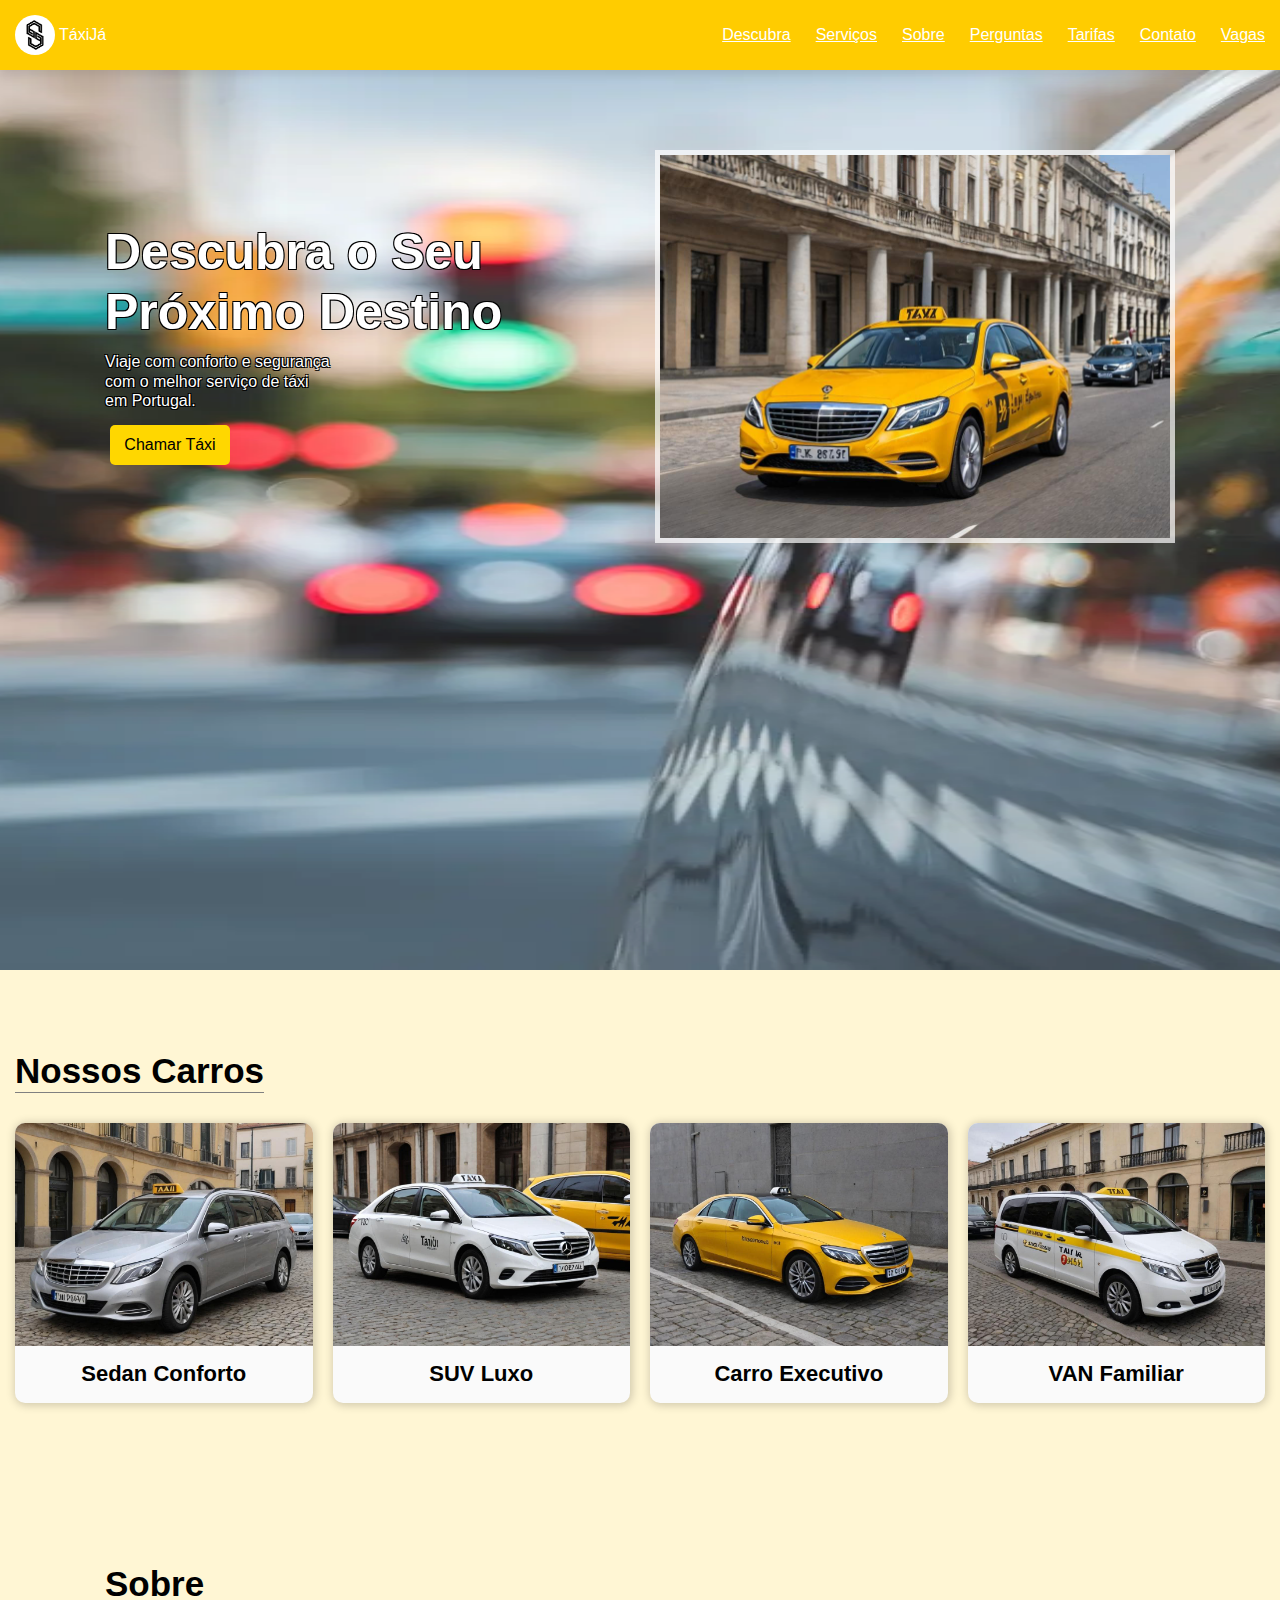
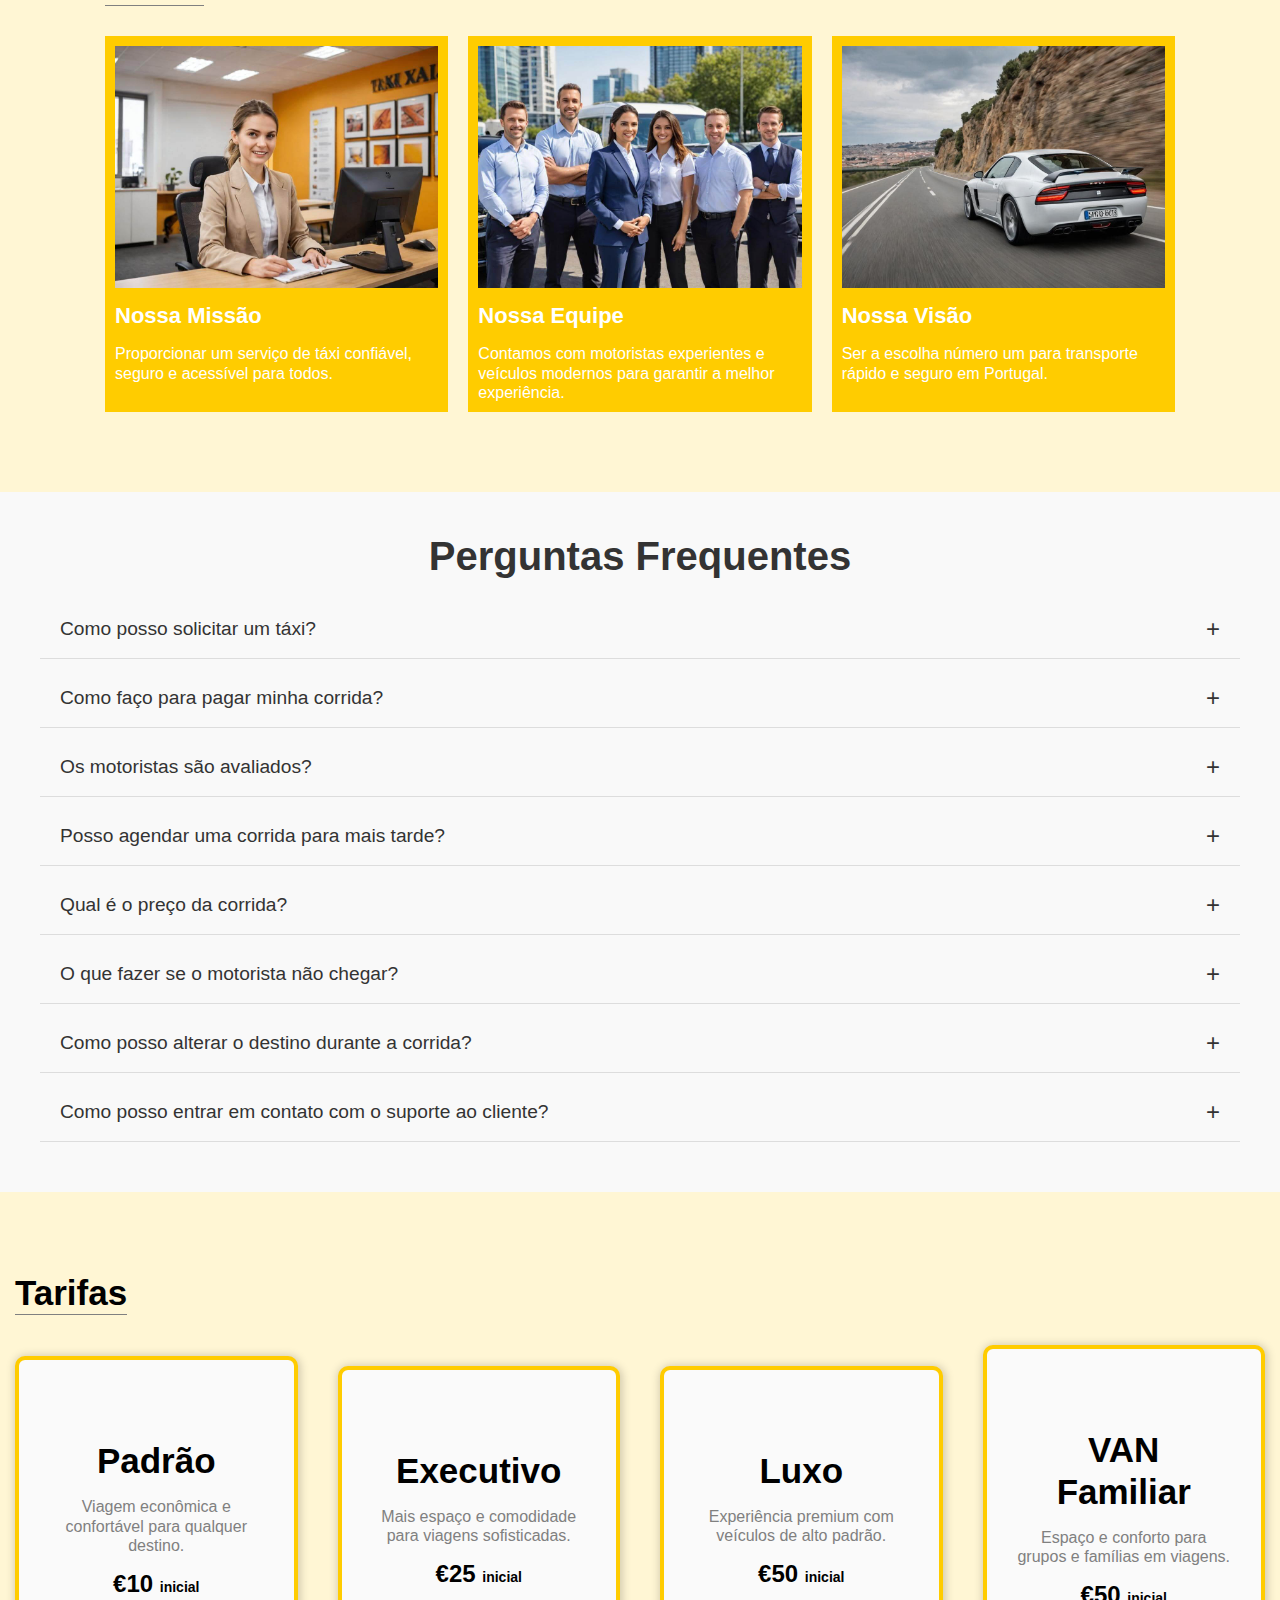
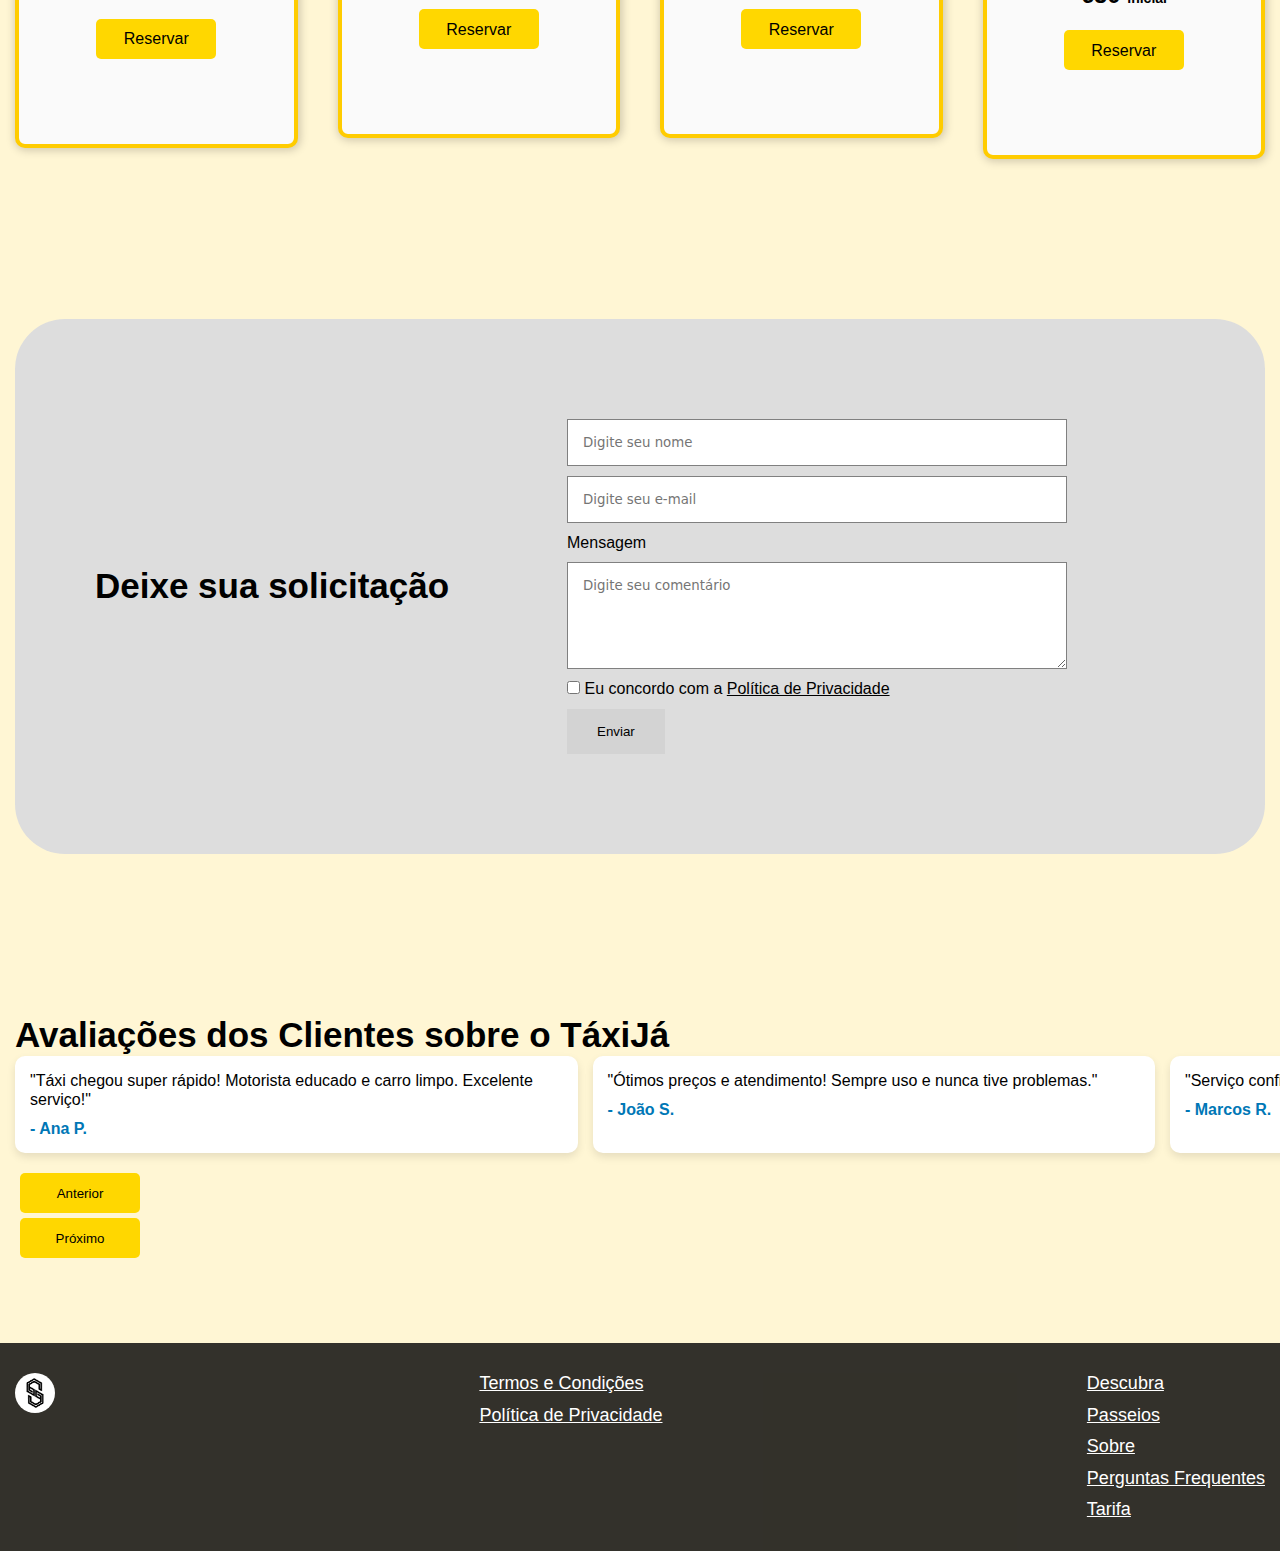
==== commit ead33c46: "add otziv" ====
--- a/index.html
+++ b/index.html
@@ -355,7 +355,101 @@
                     </div>
                 </div>
             </section>
-        </main>
+
+            <section class="reviews-section" id="reviews">
+                <div class="container">
+                    <h2 class="reviews-section-title">
+                        Avaliações dos Clientes sobre o TáxiJá
+                    </h2>
+                    <div class="slider" id="slider">
+                        <div class="review">
+                            <p>"Táxi chegou super rápido! Motorista educado e carro limpo. Excelente serviço!"</p>
+                            <p class="author">- Ana P.</p>
+                        </div>
+                        <div class="review">
+                            <p>"Ótimos preços e atendimento! Sempre uso e nunca tive problemas."</p>
+                            <p class="author">- João S.</p>
+                        </div>
+                        <div class="review">
+                            <p>"Serviço confiável! Cheguei ao aeroporto sem atrasos. Recomendo!"</p>
+                            <p class="author">- Marcos R.</p>
+                        </div>
+                        <div class="review">
+                            <p>"Motorista muito gentil e educado. Me senti segura durante toda a viagem."</p>
+                            <p class="author">- Beatriz L.</p>
+                        </div>
+                        <div class="review">
+                            <p>"TáxiJá salvou meu dia! Precisei de um carro de última hora e chegou em 3 minutos!"</p>
+                            <p class="author">- Pedro C.</p>
+                        </div>
+                        <div class="review">
+                            <p>"Carros sempre limpos e confortáveis. Ótima experiência!"</p>
+                            <p class="author">- Fernanda G.</p>
+                        </div>
+                        <div class="review">
+                            <p>"Preço justo e qualidade no serviço. Uso diariamente para ir ao trabalho."</p>
+                            <p class="author">- Lucas M.</p>
+                        </div>
+                        <div class="review">
+                            <p>"TáxiJá tem os melhores motoristas! Sempre educados e dirigem com segurança."</p>
+                            <p class="author">- Camila T.</p>
+                        </div>
+                        <div class="review">
+                            <p>"Muito melhor que outros aplicativos! Atendimento rápido e eficiente."</p>
+                            <p class="author">- Rafael D.</p>
+                        </div>
+                        <div class="review">
+                            <p>"Excelente serviço! Motoristas pontuais e simpáticos."</p>
+                            <p class="author">- Juliana V.</p>
+                        </div>
+                        <div class="review">
+                            <p>"Já usei várias vezes e nunca me decepcionei. Sempre chegam no horário."</p>
+                            <p class="author">- Eduardo S.</p>
+                        </div>
+                        <div class="review">
+                            <p>"Precisei de um táxi na madrugada e consegui rapidamente. Atendimento nota 10!"</p>
+                            <p class="author">- Vanessa M.</p>
+                        </div>
+                        <div class="review">
+                            <p>"Muito fácil de usar! Reservei pelo aplicativo e tudo funcionou perfeitamente."</p>
+                            <p class="author">- Diego F.</p>
+                        </div>
+                        <div class="review">
+                            <p>"Minha mãe usou e adorou! Motorista ajudou com as compras e foi muito atencioso."</p>
+                            <p class="author">- Larissa B.</p>
+                        </div>
+                        <div class="review">
+                            <p>"Serviço eficiente e confiável! Táxis disponíveis em qualquer horário."</p>
+                            <p class="author">- Henrique A.</p>
+                        </div>
+                        <div class="review">
+                            <p>"TáxiJá tem os melhores preços e atendimento rápido. Sempre recomendo!"</p>
+                            <p class="author">- Mariana C.</p>
+                        </div>
+                        <div class="review">
+                            <p>"Já tive problemas com outros serviços, mas o TáxiJá nunca me deixou na mão."</p>
+                            <p class="author">- Thiago N.</p>
+                        </div>
+                        <div class="review">
+                            <p>"Táxis modernos e confortáveis! Uma experiência muito agradável."</p>
+                            <p class="author">- Sofia E.</p>
+                        </div>
+                        <div class="review">
+                            <p>"Muito melhor do que esperar ônibus! Sempre chega rápido e me sinto segura."</p>
+                            <p class="author">- Isabela J.</p>
+                        </div>
+                        <div class="review">
+                            <p>"Recomendo 100%! Nunca tive problemas e sempre chegam no horário."</p>
+                            <p class="author">- Gabriel K.</p>
+                        </div>
+                    </div>
+                    <div class="buttons">
+                        <button class="btn" onclick="prevReview()">Anterior</button>
+                        <button class="btn" onclick="nextReview()">Próximo</button>
+                    </div>
+                </div>
+            </section>
+                      </main>
         <footer class="footer">
             <div class="container">
                 <div class="footer__wrapper">
--- a/style/style.css
+++ b/style/style.css
@@ -28,7 +28,7 @@
   position: fixed;
   top: 0;
   left: 0;
-  width: 100%;
+  width: 100vw;
   background-color: #FFCC00;
   z-index: 1000;
   box-shadow: 0 4px 10px rgba(0, 0, 0, 0.1);
@@ -97,6 +97,15 @@
   display: flex;
   flex-direction: column;
   gap: 10px;
+
+}
+
+.col p, .col h1{
+  text-shadow: 
+  -1px -1px 0px black,  
+   1px -1px 0px black,
+  -1px  1px 0px black,
+   1px  1px 0px black; /* Черная обводка */
 }
 
 .back {
@@ -112,6 +121,7 @@
 h1 {
   font-weight: 600;
   font-size: 50px;
+  
 }
 @media (max-width: 480px) {
   h1 {
@@ -326,8 +336,6 @@
   max-width: 1100px;
   width: 100%;
   margin: 0 auto;
-  /* .about__wrapper */
-  /* .about__item */
 }
 .about__wrapper {
   display: grid;
@@ -346,6 +354,42 @@
   max-width: 100%;
   width: 100%;
 }
+
+
+
+
+
+
+
+
+.work-blank {
+  max-width: 1100px;
+  margin: 0 auto;
+}
+.work-blank-num {
+  margin-top: 20px;
+  width: 50px;
+  height: 50px;
+  background-color: #FFCC00;
+  border-radius: 50%;
+  display: flex;
+  align-items: center;
+  justify-content: center;
+  font-weight: 900;
+  font-size: 28px;
+}
+.work-blank-item p {
+  margin-top: 10px;
+}
+
+
+
+
+
+
+
+
+
 
 .logos__wrapper {
   display: grid;
@@ -634,6 +678,51 @@
 
 
 
+.slider {
+  display: flex;
+  gap: 15px;
+  
+  transition: transform 0.5s ease-in-out;
+}
+.review {
+  min-width: 45%;
+  width: 100px;
+  background: #fff;
+  padding: 15px;
+  border-radius: 10px;
+  box-shadow: 0 4px 8px rgba(0, 0, 0, 0.1);
+  
+}
+.author {
+  font-weight: bold;
+  color: #0077b6;
+  margin-top: 10px;
+}
+.buttons {
+  margin-top: 20px;
+}
+.btn {
+  padding: 10px;
+  margin: 5px;
+  border: none;
+  background-color: #0077b6;
+  color: black;
+  cursor: pointer;
+  border-radius: 5px;
+  transition: transform 0.2s ease-in-out;
+  background-color: #ffd700;
+}
+
+@media (min-width:1025px) {
+  .btn:hover{
+    transform: scale(1.05);
+  }
+  
+}
+
+
+
+
 
 
 
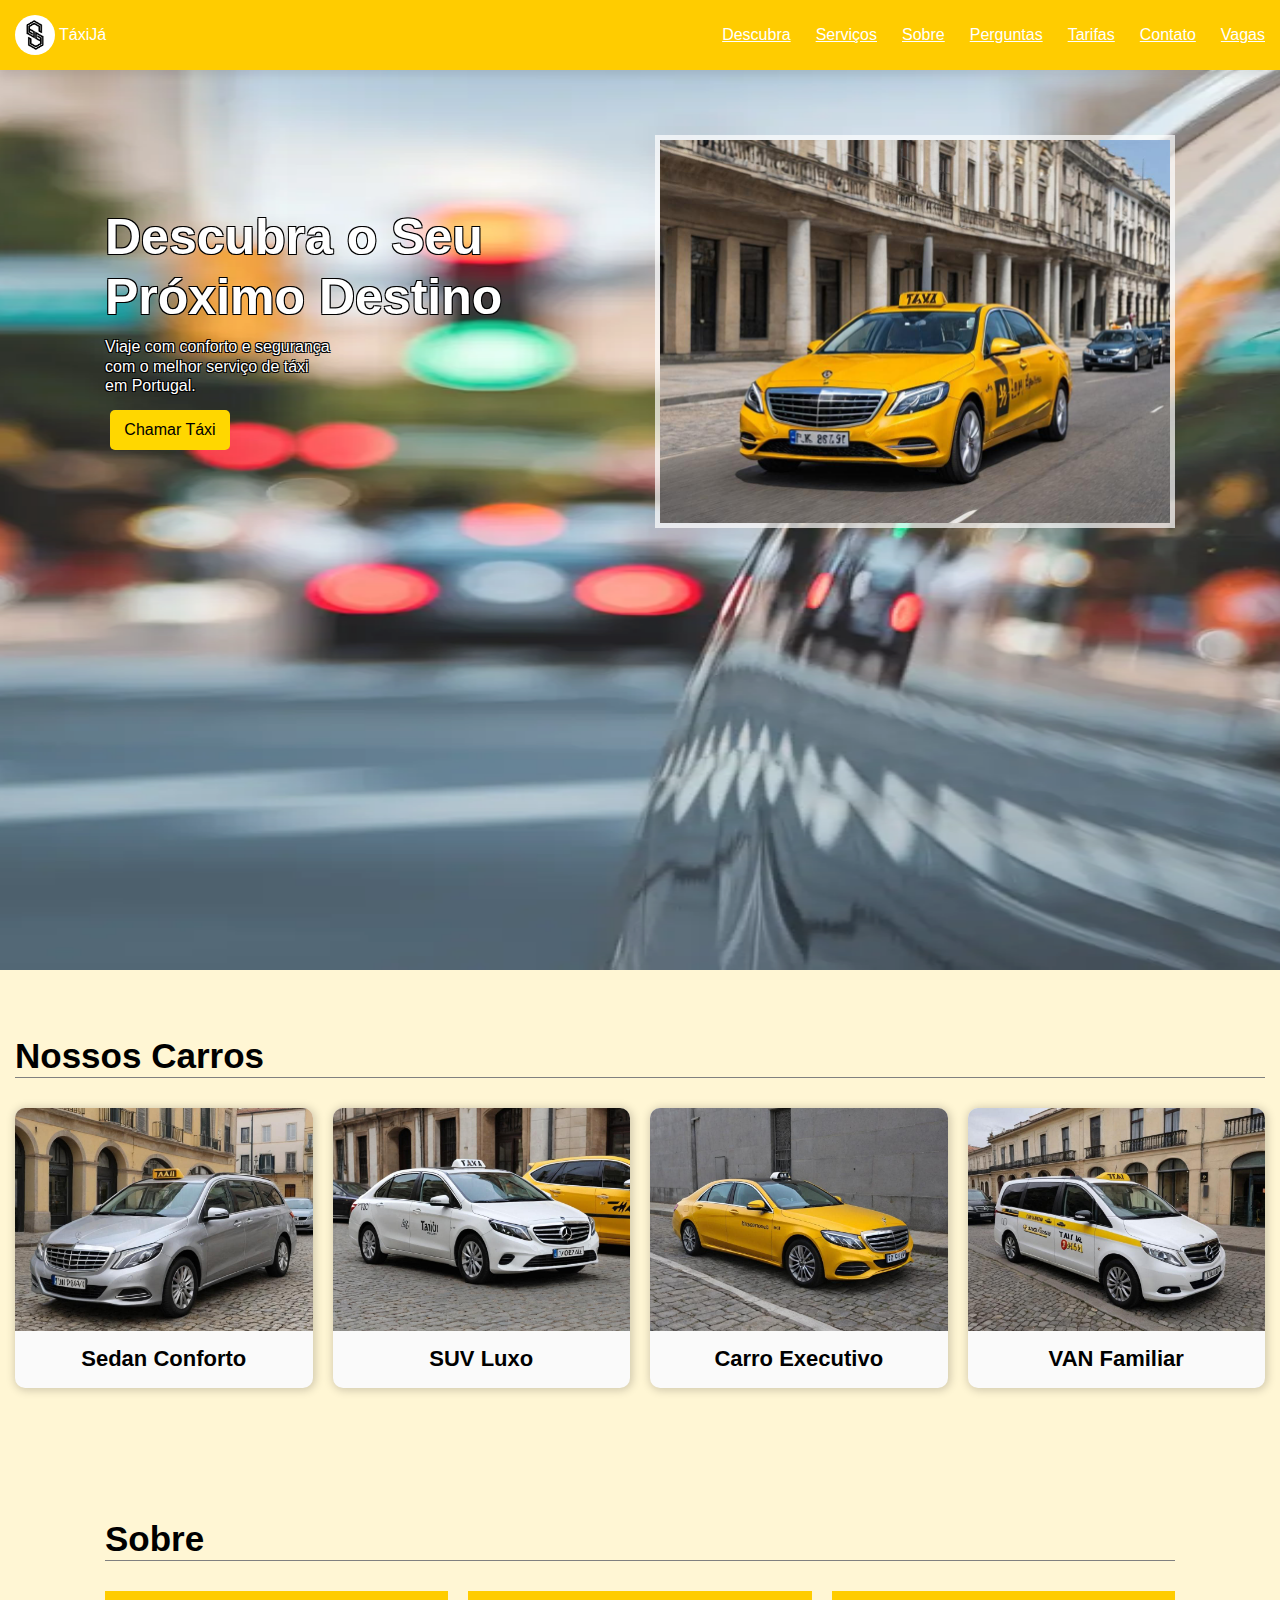
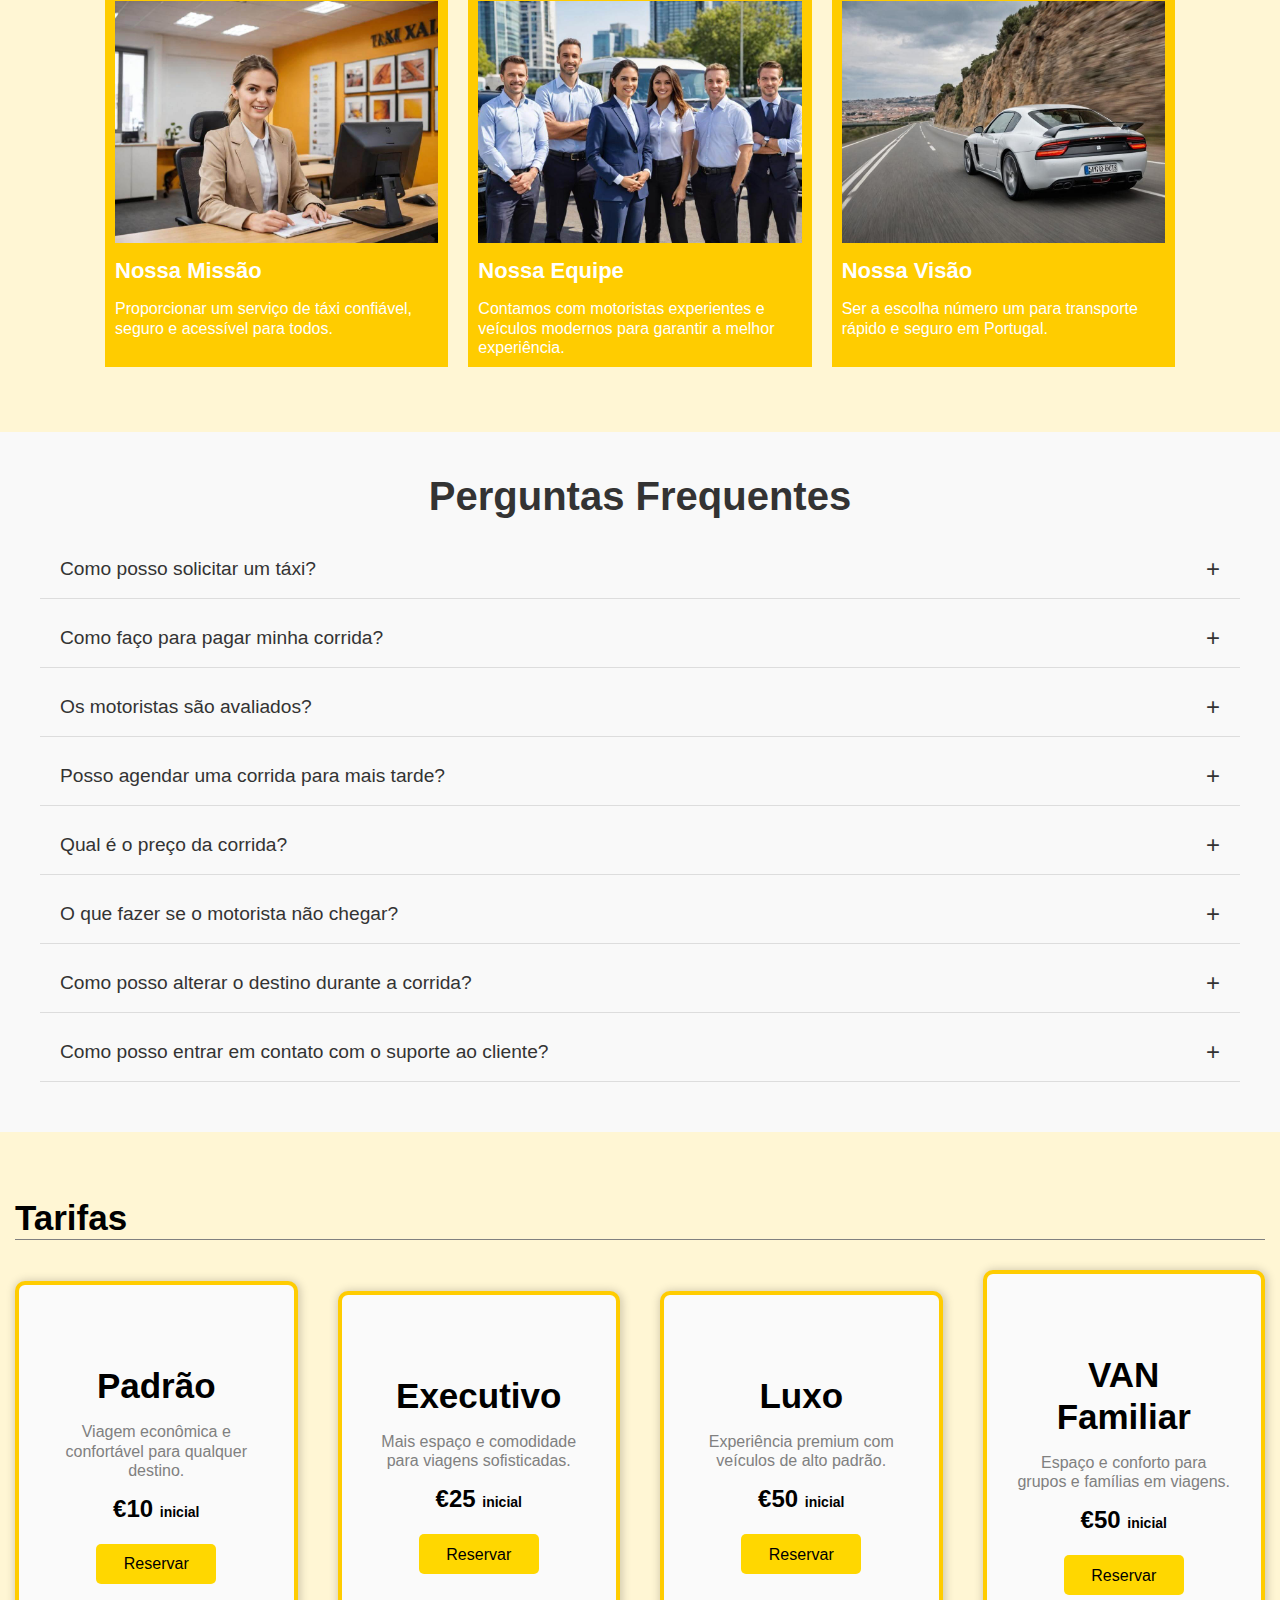
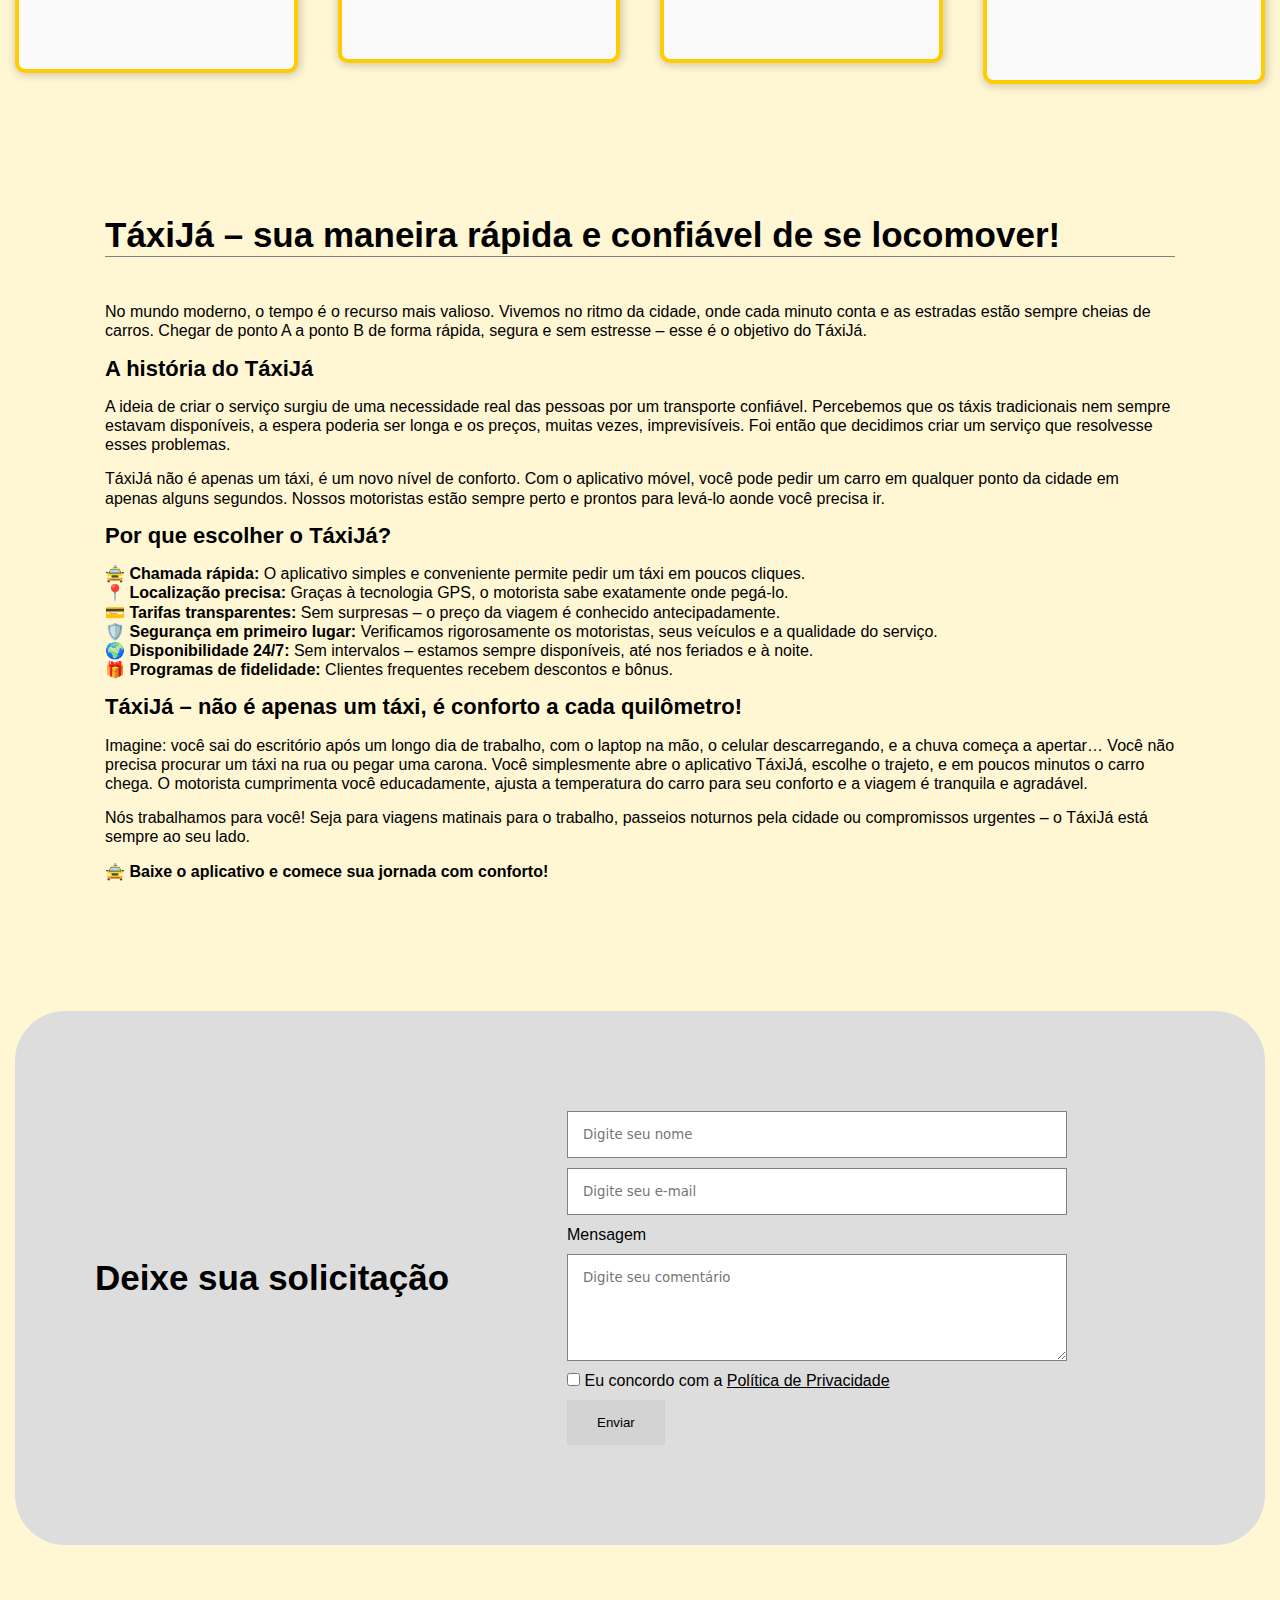
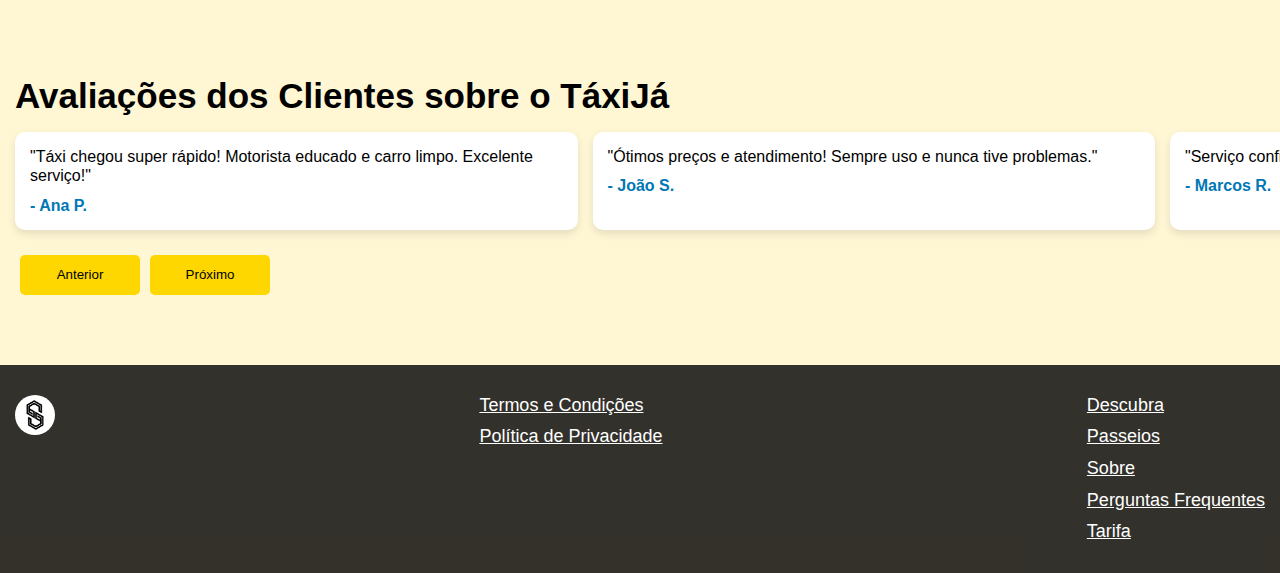
==== commit 76ca6de5: "fix" ====
--- a/index.html
+++ b/index.html
@@ -1,7 +1,6 @@
 <!DOCTYPE html>
 <html lang="pt-BR">
     <head>
-
         <meta charset="UTF-8" />
         <meta name="viewport" content="width=device-width, initial-scale=1.0" />
         <title>TáxiJá - Sua Conexão para Viagens Rápidas pelo Brasil</title>
@@ -17,7 +16,6 @@
 
     <body>
         <header>
-
             <nav>
                 <div class="container">
                     <div class="navbar">
@@ -95,7 +93,11 @@
 
         <main>
             <section class="hero" id="discover">
-                <img class="backgroundMain" src="img/background.webp" alt="" />
+                <img
+                    class="backgroundMain"
+                    src="img/background.webp"
+                    alt="background"
+                />
                 <div class="container">
                     <div class="hero__wrapper wrap">
                         <div class="hero__box col">
@@ -108,7 +110,9 @@
                                 com o melhor serviço de táxi <br />
                                 em Portugal.
                             </p>
-                            <a href="index.html#contact" class="btn">Chamar Táxi</a>
+                            <a href="index.html#contact" class="btn"
+                                >Chamar Táxi</a
+                            >
                         </div>
 
                         <div class="hero__img">
@@ -180,83 +184,112 @@
             <section class="faq-section" id="faq">
                 <h2 class="faq-title">Perguntas Frequentes</h2>
                 <div class="faq-container">
-                  <div class="faq-item">
-                    <button class="faq-question">
-                      Como posso solicitar um táxi? <span>+</span>
-                    </button>
-                    <div class="faq-answer">
-                      <p>
-                        Você pode solicitar um táxi facilmente pelo nosso aplicativo "TáxiJá". Basta baixar o app e inserir seu destino
-                        para encontrar o carro mais próximo disponível.
-                      </p>
-                    </div>
-                  </div>
-                  <div class="faq-item">
-                    <button class="faq-question">Como faço para pagar minha corrida? <span>+</span></button>
-                    <div class="faq-answer">
-                      <p>
-                        O pagamento pode ser feito diretamente pelo aplicativo, utilizando cartões de crédito, débito ou outros métodos
-                        de pagamento disponíveis.
-                      </p>
-                    </div>
-                  </div>
-                  <div class="faq-item">
-                    <button class="faq-question">Os motoristas são avaliados? <span>+</span></button>
-                    <div class="faq-answer">
-                      <p>
-                        Sim, todos os motoristas são avaliados pelos passageiros após cada viagem. Isso nos ajuda a manter um alto
-                        padrão de qualidade e segurança.
-                      </p>
-                    </div>
-                  </div>
-                  <div class="faq-item">
-                    <button class="faq-question">Posso agendar uma corrida para mais tarde? <span>+</span></button>
-                    <div class="faq-answer">
-                      <p>
-                        Sim, você pode agendar uma corrida para uma hora futura diretamente no aplicativo. Basta escolher a opção de
-                        "Agendamento" e definir o horário desejado.
-                      </p>
-                    </div>
-                  </div>
-                  <div class="faq-item">
-                    <button class="faq-question">Qual é o preço da corrida? <span>+</span></button>
-                    <div class="faq-answer">
-                      <p>
-                        O preço da corrida depende da distância, do tempo estimado e da demanda no momento. O aplicativo fornece uma
-                        estimativa do custo antes de você confirmar a solicitação.
-                      </p>
-                    </div>
-                  </div>
-                  <div class="faq-item">
-                    <button class="faq-question">O que fazer se o motorista não chegar? <span>+</span></button>
-                    <div class="faq-answer">
-                      <p>
-                        Caso o motorista não chegue no tempo estimado, você pode entrar em contato diretamente com ele através do
-                        aplicativo ou solicitar outro carro.
-                      </p>
-                    </div>
-                  </div>
-                  <div class="faq-item">
-                    <button class="faq-question">Como posso alterar o destino durante a corrida? <span>+</span></button>
-                    <div class="faq-answer">
-                      <p>
-                        Você pode alterar o destino a qualquer momento pelo aplicativo. Basta abrir o app e editar o endereço para
-                        modificar a rota da viagem.
-                      </p>
-                    </div>
-                  </div>
-                  <div class="faq-item">
-                    <button class="faq-question">Como posso entrar em contato com o suporte ao cliente? <span>+</span></button>
-                    <div class="faq-answer">
-                      <p>
-                        Você pode nos contatar por e-mail em suporte@taxija.com ou ligar para nossa central de atendimento a qualquer
-                        momento.
-                      </p>
-                    </div>
-                  </div>
-                </div>
-            </section>
-                                                  
+                    <div class="faq-item">
+                        <button class="faq-question">
+                            Como posso solicitar um táxi? <span>+</span>
+                        </button>
+                        <div class="faq-answer">
+                            <p>
+                                Você pode solicitar um táxi facilmente pelo
+                                nosso aplicativo "TáxiJá". Basta baixar o app e
+                                inserir seu destino para encontrar o carro mais
+                                próximo disponível.
+                            </p>
+                        </div>
+                    </div>
+                    <div class="faq-item">
+                        <button class="faq-question">
+                            Como faço para pagar minha corrida? <span>+</span>
+                        </button>
+                        <div class="faq-answer">
+                            <p>
+                                O pagamento pode ser feito diretamente pelo
+                                aplicativo, utilizando cartões de crédito,
+                                débito ou outros métodos de pagamento
+                                disponíveis.
+                            </p>
+                        </div>
+                    </div>
+                    <div class="faq-item">
+                        <button class="faq-question">
+                            Os motoristas são avaliados? <span>+</span>
+                        </button>
+                        <div class="faq-answer">
+                            <p>
+                                Sim, todos os motoristas são avaliados pelos
+                                passageiros após cada viagem. Isso nos ajuda a
+                                manter um alto padrão de qualidade e segurança.
+                            </p>
+                        </div>
+                    </div>
+                    <div class="faq-item">
+                        <button class="faq-question">
+                            Posso agendar uma corrida para mais tarde?
+                            <span>+</span>
+                        </button>
+                        <div class="faq-answer">
+                            <p>
+                                Sim, você pode agendar uma corrida para uma hora
+                                futura diretamente no aplicativo. Basta escolher
+                                a opção de "Agendamento" e definir o horário
+                                desejado.
+                            </p>
+                        </div>
+                    </div>
+                    <div class="faq-item">
+                        <button class="faq-question">
+                            Qual é o preço da corrida? <span>+</span>
+                        </button>
+                        <div class="faq-answer">
+                            <p>
+                                O preço da corrida depende da distância, do
+                                tempo estimado e da demanda no momento. O
+                                aplicativo fornece uma estimativa do custo antes
+                                de você confirmar a solicitação.
+                            </p>
+                        </div>
+                    </div>
+                    <div class="faq-item">
+                        <button class="faq-question">
+                            O que fazer se o motorista não chegar?
+                            <span>+</span>
+                        </button>
+                        <div class="faq-answer">
+                            <p>
+                                Caso o motorista não chegue no tempo estimado,
+                                você pode entrar em contato diretamente com ele
+                                através do aplicativo ou solicitar outro carro.
+                            </p>
+                        </div>
+                    </div>
+                    <div class="faq-item">
+                        <button class="faq-question">
+                            Como posso alterar o destino durante a corrida?
+                            <span>+</span>
+                        </button>
+                        <div class="faq-answer">
+                            <p>
+                                Você pode alterar o destino a qualquer momento
+                                pelo aplicativo. Basta abrir o app e editar o
+                                endereço para modificar a rota da viagem.
+                            </p>
+                        </div>
+                    </div>
+                    <div class="faq-item">
+                        <button class="faq-question">
+                            Como posso entrar em contato com o suporte ao
+                            cliente? <span>+</span>
+                        </button>
+                        <div class="faq-answer">
+                            <p>
+                                Você pode nos contatar por e-mail em
+                                TaxiJa@gmail.com ou ligar para nossa central de
+                                atendimento a qualquer momento.
+                            </p>
+                        </div>
+                    </div>
+                </div>
+            </section>
 
             <section class="tariff" id="tariff">
                 <div class="container">
@@ -269,7 +302,9 @@
                                 destino.
                             </p>
                             <h4>€10 <span>inicial</span></h4>
-                            <a class="btn" href="index.html#contact">Reservar</a>
+                            <a class="btn" href="index.html#contact"
+                                >Reservar</a
+                            >
                         </div>
 
                         <div class="tarifs__card">
@@ -279,7 +314,9 @@
                                 sofisticadas.
                             </p>
                             <h4>€25 <span>inicial</span></h4>
-                            <a class="btn" href="index.html#contact">Reservar</a>
+                            <a class="btn" href="index.html#contact"
+                                >Reservar</a
+                            >
                         </div>
 
                         <div class="tarifs__card">
@@ -288,7 +325,9 @@
                                 Experiência premium com veículos de alto padrão.
                             </p>
                             <h4>€50 <span>inicial</span></h4>
-                            <a class="btn" href="index.html#contact">Reservar</a>
+                            <a class="btn" href="index.html#contact"
+                                >Reservar</a
+                            >
                         </div>
 
                         <div class="tarifs__card">
@@ -298,9 +337,103 @@
                                 viagens.
                             </p>
                             <h4>€50 <span>inicial</span></h4>
-                            <a class="btn" href="index.html#contact">Reservar</a>
-                        </div>
-                    </div>
+                            <a class="btn" href="index.html#contact"
+                                >Reservar</a
+                            >
+                        </div>
+                    </div>
+                </div>
+            </section>
+
+            <section class="about" id="about">
+                <div class="container history">
+                    <h2 class="section-title">
+                        TáxiJá – sua maneira rápida e confiável de se locomover!
+                    </h2>
+                    <p>
+                        No mundo moderno, o tempo é o recurso mais valioso.
+                        Vivemos no ritmo da cidade, onde cada minuto conta e as
+                        estradas estão sempre cheias de carros. Chegar de ponto
+                        A a ponto B de forma rápida, segura e sem estresse –
+                        esse é o objetivo do TáxiJá.
+                    </p>
+                    <h3>A história do TáxiJá</h3>
+                    <p>
+                        A ideia de criar o serviço surgiu de uma necessidade
+                        real das pessoas por um transporte confiável. Percebemos
+                        que os táxis tradicionais nem sempre estavam
+                        disponíveis, a espera poderia ser longa e os preços,
+                        muitas vezes, imprevisíveis. Foi então que decidimos
+                        criar um serviço que resolvesse esses problemas.
+                    </p>
+                    <p>
+                        TáxiJá não é apenas um táxi, é um novo nível de
+                        conforto. Com o aplicativo móvel, você pode pedir um
+                        carro em qualquer ponto da cidade em apenas alguns
+                        segundos. Nossos motoristas estão sempre perto e prontos
+                        para levá-lo aonde você precisa ir.
+                    </p>
+                    <h3>Por que escolher o TáxiJá?</h3>
+                    <ul>
+                        <li>
+                            🚖 <strong>Chamada rápida:</strong> O aplicativo
+                            simples e conveniente permite pedir um táxi em
+                            poucos cliques.
+                        </li>
+                        <li>
+                            📍 <strong>Localização precisa:</strong> Graças à
+                            tecnologia GPS, o motorista sabe exatamente onde
+                            pegá-lo.
+                        </li>
+                        <li>
+                            💳 <strong>Tarifas transparentes:</strong> Sem
+                            surpresas – o preço da viagem é conhecido
+                            antecipadamente.
+                        </li>
+                        <li>
+                            🛡️
+                            <strong>Segurança em primeiro lugar:</strong>
+                            Verificamos rigorosamente os motoristas, seus
+                            veículos e a qualidade do serviço.
+                        </li>
+                        <li>
+                            🌍 <strong>Disponibilidade 24/7:</strong> Sem
+                            intervalos – estamos sempre disponíveis, até nos
+                            feriados e à noite.
+                        </li>
+                        <li>
+                            🎁
+                            <strong>Programas de fidelidade:</strong> Clientes
+                            frequentes recebem descontos e bônus.
+                        </li>
+                    </ul>
+                    <h3>
+                        TáxiJá – não é apenas um táxi, é conforto a cada
+                        quilômetro!
+                    </h3>
+                    <p>
+                        Imagine: você sai do escritório após um longo dia de
+                        trabalho, com o laptop na mão, o celular descarregando,
+                        e a chuva começa a apertar… Você não precisa procurar um
+                        táxi na rua ou pegar uma carona. Você simplesmente abre
+                        o aplicativo TáxiJá, escolhe o trajeto, e em poucos
+                        minutos o carro chega. O motorista cumprimenta você
+                        educadamente, ajusta a temperatura do carro para seu
+                        conforto e a viagem é tranquila e agradável.
+                    </p>
+                    <p>
+                        Nós trabalhamos para você! Seja para viagens matinais
+                        para o trabalho, passeios noturnos pela cidade ou
+                        compromissos urgentes – o TáxiJá está sempre ao seu
+                        lado.
+                    </p>
+                    <p>
+                        🚖
+                        <strong
+                            >Baixe o aplicativo e comece sua jornada com
+                            conforto!</strong
+                        >
+                    </p>
                 </div>
             </section>
 
@@ -308,7 +441,11 @@
                 <div class="container">
                     <div class="contact__wrapper">
                         <h2>Deixe sua solicitação</h2>
-                        <form action="thanks_form.php" method="post" class="form">
+                        <form
+                            action="thanks_form.php"
+                            method="post"
+                            class="form"
+                        >
                             <input
                                 type="text"
                                 id="name"
@@ -316,7 +453,7 @@
                                 placeholder="Digite seu nome"
                                 required
                             />
-                
+
                             <input
                                 type="email"
                                 id="email"
@@ -324,7 +461,7 @@
                                 placeholder="Digite seu e-mail"
                                 required
                             />
-                
+
                             <label for="message">Mensagem</label>
                             <textarea
                                 id="message"
@@ -333,7 +470,7 @@
                                 rows="5"
                                 required
                             ></textarea>
-                
+
                             <div class="checkbox">
                                 <input
                                     type="checkbox"
@@ -347,7 +484,8 @@
                                     <a
                                         href="privacy-policy.html"
                                         target="_blank"
-                                    >Política de Privacidade</a>
+                                        >Política de Privacidade</a
+                                    >
                                 </label>
                             </div>
                             <button type="submit">Enviar</button>
@@ -363,108 +501,173 @@
                     </h2>
                     <div class="slider" id="slider">
                         <div class="review">
-                            <p>"Táxi chegou super rápido! Motorista educado e carro limpo. Excelente serviço!"</p>
+                            <p>
+                                "Táxi chegou super rápido! Motorista educado e
+                                carro limpo. Excelente serviço!"
+                            </p>
                             <p class="author">- Ana P.</p>
                         </div>
                         <div class="review">
-                            <p>"Ótimos preços e atendimento! Sempre uso e nunca tive problemas."</p>
+                            <p>
+                                "Ótimos preços e atendimento! Sempre uso e nunca
+                                tive problemas."
+                            </p>
                             <p class="author">- João S.</p>
                         </div>
                         <div class="review">
-                            <p>"Serviço confiável! Cheguei ao aeroporto sem atrasos. Recomendo!"</p>
+                            <p>
+                                "Serviço confiável! Cheguei ao aeroporto sem
+                                atrasos. Recomendo!"
+                            </p>
                             <p class="author">- Marcos R.</p>
                         </div>
                         <div class="review">
-                            <p>"Motorista muito gentil e educado. Me senti segura durante toda a viagem."</p>
+                            <p>
+                                "Motorista muito gentil e educado. Me senti
+                                segura durante toda a viagem."
+                            </p>
                             <p class="author">- Beatriz L.</p>
                         </div>
                         <div class="review">
-                            <p>"TáxiJá salvou meu dia! Precisei de um carro de última hora e chegou em 3 minutos!"</p>
+                            <p>
+                                "TáxiJá salvou meu dia! Precisei de um carro de
+                                última hora e chegou em 3 minutos!"
+                            </p>
                             <p class="author">- Pedro C.</p>
                         </div>
                         <div class="review">
-                            <p>"Carros sempre limpos e confortáveis. Ótima experiência!"</p>
+                            <p>
+                                "Carros sempre limpos e confortáveis. Ótima
+                                experiência!"
+                            </p>
                             <p class="author">- Fernanda G.</p>
                         </div>
                         <div class="review">
-                            <p>"Preço justo e qualidade no serviço. Uso diariamente para ir ao trabalho."</p>
+                            <p>
+                                "Preço justo e qualidade no serviço. Uso
+                                diariamente para ir ao trabalho."
+                            </p>
                             <p class="author">- Lucas M.</p>
                         </div>
                         <div class="review">
-                            <p>"TáxiJá tem os melhores motoristas! Sempre educados e dirigem com segurança."</p>
+                            <p>
+                                "TáxiJá tem os melhores motoristas! Sempre
+                                educados e dirigem com segurança."
+                            </p>
                             <p class="author">- Camila T.</p>
                         </div>
                         <div class="review">
-                            <p>"Muito melhor que outros aplicativos! Atendimento rápido e eficiente."</p>
+                            <p>
+                                "Muito melhor que outros aplicativos!
+                                Atendimento rápido e eficiente."
+                            </p>
                             <p class="author">- Rafael D.</p>
                         </div>
                         <div class="review">
-                            <p>"Excelente serviço! Motoristas pontuais e simpáticos."</p>
+                            <p>
+                                "Excelente serviço! Motoristas pontuais e
+                                simpáticos."
+                            </p>
                             <p class="author">- Juliana V.</p>
                         </div>
                         <div class="review">
-                            <p>"Já usei várias vezes e nunca me decepcionei. Sempre chegam no horário."</p>
+                            <p>
+                                "Já usei várias vezes e nunca me decepcionei.
+                                Sempre chegam no horário."
+                            </p>
                             <p class="author">- Eduardo S.</p>
                         </div>
                         <div class="review">
-                            <p>"Precisei de um táxi na madrugada e consegui rapidamente. Atendimento nota 10!"</p>
+                            <p>
+                                "Precisei de um táxi na madrugada e consegui
+                                rapidamente. Atendimento nota 10!"
+                            </p>
                             <p class="author">- Vanessa M.</p>
                         </div>
                         <div class="review">
-                            <p>"Muito fácil de usar! Reservei pelo aplicativo e tudo funcionou perfeitamente."</p>
+                            <p>
+                                "Muito fácil de usar! Reservei pelo aplicativo e
+                                tudo funcionou perfeitamente."
+                            </p>
                             <p class="author">- Diego F.</p>
                         </div>
                         <div class="review">
-                            <p>"Minha mãe usou e adorou! Motorista ajudou com as compras e foi muito atencioso."</p>
+                            <p>
+                                "Minha mãe usou e adorou! Motorista ajudou com
+                                as compras e foi muito atencioso."
+                            </p>
                             <p class="author">- Larissa B.</p>
                         </div>
                         <div class="review">
-                            <p>"Serviço eficiente e confiável! Táxis disponíveis em qualquer horário."</p>
+                            <p>
+                                "Serviço eficiente e confiável! Táxis
+                                disponíveis em qualquer horário."
+                            </p>
                             <p class="author">- Henrique A.</p>
                         </div>
                         <div class="review">
-                            <p>"TáxiJá tem os melhores preços e atendimento rápido. Sempre recomendo!"</p>
+                            <p>
+                                "TáxiJá tem os melhores preços e atendimento
+                                rápido. Sempre recomendo!"
+                            </p>
                             <p class="author">- Mariana C.</p>
                         </div>
                         <div class="review">
-                            <p>"Já tive problemas com outros serviços, mas o TáxiJá nunca me deixou na mão."</p>
+                            <p>
+                                "Já tive problemas com outros serviços, mas o
+                                TáxiJá nunca me deixou na mão."
+                            </p>
                             <p class="author">- Thiago N.</p>
                         </div>
                         <div class="review">
-                            <p>"Táxis modernos e confortáveis! Uma experiência muito agradável."</p>
+                            <p>
+                                "Táxis modernos e confortáveis! Uma experiência
+                                muito agradável."
+                            </p>
                             <p class="author">- Sofia E.</p>
                         </div>
                         <div class="review">
-                            <p>"Muito melhor do que esperar ônibus! Sempre chega rápido e me sinto segura."</p>
+                            <p>
+                                "Muito melhor do que esperar ônibus! Sempre
+                                chega rápido e me sinto segura."
+                            </p>
                             <p class="author">- Isabela J.</p>
                         </div>
                         <div class="review">
-                            <p>"Recomendo 100%! Nunca tive problemas e sempre chegam no horário."</p>
+                            <p>
+                                "Recomendo 100%! Nunca tive problemas e sempre
+                                chegam no horário."
+                            </p>
                             <p class="author">- Gabriel K.</p>
                         </div>
                     </div>
                     <div class="buttons">
-                        <button class="btn" onclick="prevReview()">Anterior</button>
-                        <button class="btn" onclick="nextReview()">Próximo</button>
-                    </div>
-                </div>
-            </section>
-                      </main>
+                        <button class="btn" onclick="prevReview()">
+                            Anterior
+                        </button>
+                        <button class="btn" onclick="nextReview()">
+                            Próximo
+                        </button>
+                    </div>
+                </div>
+            </section>
+        </main>
         <footer class="footer">
             <div class="container">
                 <div class="footer__wrapper">
                     <div class="footer__col col">
                         <a class="logo" href="index.html">
                             <img src="img/logo.jpg" alt="img-logo" />
-                            
                         </a>
                     </div>
 
                     <div class="footer__col col">
                         <a href="terms-conditions.html">Termos e Condições</a>
-                        <a href="privacy-policy.html">Política de Privacidade</a>
-                    </div>
-                    
+                        <a href="privacy-policy.html"
+                            >Política de Privacidade</a
+                        >
+                    </div>
+
                     <div class="footer__col col">
                         <a href="index.html#discover">Descubra</a>
                         <a href="index.html#tours">Passeios</a>
--- a/style/style.css
+++ b/style/style.css
@@ -1,760 +1,734 @@
 html {
-  scroll-behavior: smooth;
+    scroll-behavior: smooth;
+    overflow-x: hidden;
 }
 
 body {
-  font-size: 16px;
-  line-height: 1.2;
-  color: #000;
-  font-family: "Lucida Sans", "Lucida Sans Regular", "Lucida Grande", "Lucida Sans Unicode", Geneva, Verdana, sans-serif;
-  overflow-x: hidden;
-  background-color: #ffcc002b;
+    font-size: 16px;
+    line-height: 1.2;
+    color: #000;
+    font-family: "Lucida Sans", "Lucida Sans Regular", "Lucida Grande",
+        "Lucida Sans Unicode", Geneva, Verdana, sans-serif;
+    overflow-x: hidden;
+    background-color: #ffcc002b;
 }
 
 section {
-  width: 100%;
-  padding: 80px 0;
+    width: 100%;
+    padding: 65px 0;
 }
 
 button {
-  padding: 15px 30px;
-  display: block;
-  width: -moz-max-content;
-  width: max-content;
-  color: #000;
-  background-color: lightgray;
-}
-header {
-  position: fixed;
-  top: 0;
-  left: 0;
-  width: 100vw;
-  background-color: #FFCC00;
-  z-index: 1000;
-  box-shadow: 0 4px 10px rgba(0, 0, 0, 0.1);
-}
-main{
-  margin-top: 70px;
-}
-
-.backgroundMain{
-  position: absolute;
-  z-index: -1;
-  width: 200%;
-  height: 100%;
-  opacity: 0.9;
-  left: -50%;
-  top: 0;
-}
-
-.btn {
-  background-color: #FFCC00;
-  color: #fff;
-  border-radius: 10px;
-  height: 40px;
-  width: 120px;
-  text-decoration: none;
-  display: flex;
-  justify-content: center;
-  align-items: center;
-  cursor: pointer;
-  transition: background-color 0.3s ease,
-              color 0.3s ease;
-}
-
-.section-title {
-  margin-bottom: 30px;
-  border-bottom: 1px solid gray;
-  width: -moz-max-content;
-  width: max-content;
-}
-
-.container {
-  max-width: 1300px;
-  width: 100%;
-  margin: 0 auto;
-  padding: 0 15px;
-}
-
-.wrap {
-  display: grid;
-  grid-template-columns: 1fr 1fr;
-  gap: 30px 30px;
-  align-items: center;
-}
-@media (max-width: 800px) {
-  .wrap {
-    grid-template-columns: 1fr;
-  }
-}
-
-.row {
-  display: flex;
-  gap: 10px;
-}
-
-.col {
-  display: flex;
-  flex-direction: column;
-  gap: 10px;
-
-}
-
-.col p, .col h1{
-  text-shadow: 
-  -1px -1px 0px black,  
-   1px -1px 0px black,
-  -1px  1px 0px black,
-   1px  1px 0px black; /* Черная обводка */
-}
-
-.back {
-  color: #000;
-  text-decoration: underline;
-  margin-bottom: 30px;
-  display: block;
-  width: -moz-max-content;
-  width: max-content;
-  font-size: 19px;
-}
-
-h1 {
-  font-weight: 600;
-  font-size: 50px;
-  
-}
-@media (max-width: 480px) {
-  h1 {
-    font-size: 35px;
-  }
-}
-
-h2 {
-  font-weight: 600;
-  font-size: 35px;
-}
-@media (max-width: 480px) {
-  h2 {
-    font-size: 28px;
-  }
-}
-
-h3 {
-  font-weight: 600;
-  font-size: 22px;
-}
-
-h4 {
-  font-weight: 600;
-  font-size: 18px;
-}
-
-h5 {
-  font-weight: 600;
-  font-size: 16px;
-}
-
-h6 {
-  font-weight: 600;
-  font-size: 14px;
-}
-
-p {
-  font-size: 16px;
-}
-@media (max-width: 480px) {
-  p {
-    font-size: 14px;
-  }
-}
-
-.privacy {
-  padding: 100px 0;
-  max-width: 1000px;
-  width: 100%;
-  margin: 0 auto;
-}
-.privacy__wrapper {
-  margin-top: 40px;
-  display: flex;
-  flex-direction: column;
-  gap: 20px;
-}
-
-nav {
-  background-color: #FFCC00;
-  overflow: hidden;
-}
-
-.navbar {
-  display: flex;
-  width: 100%;
-  justify-content: space-between;
-  align-items: center;
-  padding-top: 15px;
-  padding-bottom: 15px;
-}
-
-.logo a {
-  color: white;
-  display: flex;
-  align-items: center;
-  gap: 4px;
-  text-decoration: none;
-}
-.logo img {
-  width: 40px;
-  border-radius: 20px;
-}
-
-.menu {
-  display: flex;
-  gap: 25px;
-}
-.menu__item-link {
-  color: white;
-}
-
-.burger {
-  display: none;
-  cursor: pointer;
-}
-
-@media screen and (max-width: 1200px) {
-  .menu {
-    position: fixed;
-    background: #131418;
-    left: 0;
-    top: 0;
-    height: 100vh;
-    width: 100vw;
-    display: none;
-  }
-  .menu.active {
-    display: flex;
-    left: 0;
-    top: 0;
-    height: 100vh;
-    width: 100vw;
-    flex-direction: column;
-    pointer-events: all;
-    justify-content: center;
-    align-items: center;
-    z-index: 22;
-    animation: fade 0.1s linear;
-  }
-  .burger {
-    display: block;
-    position: relative;
-    height: 20px;
-    width: 30px;
-    z-index: 102;
-    cursor: pointer;
-  }
-  .burger.active-burger:before {
-    background: #fff;
-    transform: rotate(45deg);
-    transition: cubic-bezier(0.785, 0.135, 0.15, 0.86) 0.3s all;
-    top: 8px;
-  }
-  .burger.active-burger:after {
-    background: #fff;
-    transform: rotate(-45deg);
-    bottom: 10px;
-    transition: cubic-bezier(0.785, 0.135, 0.15, 0.86) 0.3s all;
-  }
-  .burger.active-burger span {
-    transform: scale(0);
-  }
-  .burger:before, .burger:after {
-    content: "";
-    position: absolute;
-    height: 2px;
-    width: 100%;
-    background: #fff;
-    transition: cubic-bezier(0.785, 0.135, 0.15, 0.86) 0.3s all;
-  }
-  .burger:before {
-    top: 0;
-  }
-  .burger::after {
-    bottom: 0;
-  }
-  .burger span {
-    position: absolute;
-    top: 9px;
-    right: 0;
-    width: 100%;
-    background: #fff;
-    height: 2px;
-    transform: scale(1);
-    transition: cubic-bezier(0.785, 0.135, 0.15, 0.86) 0.3s all;
-  }
-  .menu__item {
-    margin-top: 15px;
-  }
-  .menu__item-link {
-    color: white;
-  }
-}
-.hero {
-  max-width: 1100px;
-  width: 100%;
-  margin: 0 auto;
-  color: white;
-  position: relative;
-  height: 100vh;
-  /* overflow: hidden; */
-
-}
-.hero__img img {
-  width: 100%;
-  border: 10px solid beige;
-  border: 5px solid rgba(255, 255, 255, 0.7); /* Цвет и стиль границы */
-  
-}
-.tours__wrapper {
-  display: grid;
-  grid-template-columns: repeat(auto-fit, minmax(270px, 1fr));
-  gap: 20px 20px;
-}
-.tours__card {
-  border-radius: 10px;
-  overflow: hidden;
-  box-shadow: 1px 1px 10px 1px rgba(0, 0, 0, 0.2);
-  background-color: #fafafa;
-}
-.tours__card img {
-  width: 100%;
-}
-.tours__card h3, .tours__card h5 {
-  text-align: center;
-  padding: 15px;
-}
-
-.about {
-  max-width: 1100px;
-  width: 100%;
-  margin: 0 auto;
-}
-.about__wrapper {
-  display: grid;
-  grid-template-columns: repeat(auto-fit, minmax(270px, 1fr));
-  gap: 20px 20px;
-}
-.about__item {
-  display: flex;
-  flex-direction: column;
-  padding: 10px;
-  gap: 15px;
-  background-color: #FFCC00;
-  color: #fff;
-}
-.about__item img {
-  max-width: 100%;
-  width: 100%;
-}
-
-
-
-
-
-
-
-
-.work-blank {
-  max-width: 1100px;
-  margin: 0 auto;
-}
-.work-blank-num {
-  margin-top: 20px;
-  width: 50px;
-  height: 50px;
-  background-color: #FFCC00;
-  border-radius: 50%;
-  display: flex;
-  align-items: center;
-  justify-content: center;
-  font-weight: 900;
-  font-size: 28px;
-}
-.work-blank-item p {
-  margin-top: 10px;
-}
-
-
-
-
-
-
-
-
-
-
-.logos__wrapper {
-  display: grid;
-  grid-template-columns: repeat(auto-fit, minmax(200px, 1fr));
-  gap: 20px 20px;
-}
-.logos__wrapper img {
-  height: 350px;
-  -o-object-fit: cover;
-     object-fit: cover;
-  width: 100%;
-}
-.tarifs__wrapper {
-  display: grid;
-  grid-template-columns: repeat(auto-fit, minmax(280px, 1fr));
-  gap: 40px 40px;
-  align-items: center;
-}
-.tarifs__card {
-  border-radius: 10px;
-  border: 4px solid #FFCC00;
-  background-color: #fafafa;
-  box-shadow: 1px 1px 10px 1px rgba(0, 0, 0, 0.2);
-  display: flex;
-  flex-direction: column;
-  align-items: center;
-  justify-content: center;
-  text-align: center;
-  gap: 15px;
-  padding: 80px 30px;
-  transition: all 0.3s;
-}
-.tarifs__card h4 {
-  font-size: 24px;
-}
-.tarifs__card span {
-  font-size: 14px;
-}
-.tarifs__card button {
-  background-color: #FFCC00;
-  color: #fff;
-  font-size: 20px;
-  border-radius: 10px;
-  margin-top: 30px;
-  transition: all 0.3s;
-}
-.tarifs__card p {
-  color: gray;
-}
-
-.footer {
-  background-color: rgba(0, 0, 0, 0.8);
-  padding: 30px 0;
-
-}
-.footer__wrapper {
-  width: 100%;
-  margin: 0 auto;
-  display: flex;
-  gap: 30px;
-  justify-content: space-between;
-  flex-wrap: wrap;
-}
-@media (max-width: 480px) {
-  .footer__wrapper {
-    flex-direction: column;
-    align-items: center;
-    text-align: center;
-    justify-content: center;
-  }
-}
-.footer__col {
-  display: flex;
-  flex-direction: column;
-  gap: 10px;
-  align-items: start;
-}
-@media (max-width: 480px) {
-  .footer__col {
-    align-items: center;
-    justify-content: center;
-    text-align: center;
-  }
-}
-.footer__col a {
-  font-size: 18px;
-  color: #fff;
-  transition: all 0.3s;
-}
-@media (max-width: 480px) {
-  .footer__col a {
-    text-align: center;
+    padding: 15px 30px;
     display: block;
     width: -moz-max-content;
     width: max-content;
-  }
+    color: #000;
+    background-color: lightgray;
+}
+header {
+    position: fixed;
+    top: 0;
+    left: 0;
+    width: 100vw;
+    background-color: #ffcc00;
+    z-index: 1000;
+    box-shadow: 0 4px 10px rgba(0, 0, 0, 0.1);
+}
+main {
+    margin-top: 70px;
+}
+
+.backgroundMain {
+    position: absolute;
+    z-index: -1;
+    width: 200%;
+    height: 100%;
+    opacity: 0.9;
+    left: -50%;
+    top: 0;
+}
+
+.btn {
+    background-color: #ffcc00;
+    color: #fff;
+    border-radius: 10px;
+    height: 40px;
+    width: 120px;
+    text-decoration: none;
+    display: flex;
+    justify-content: center;
+    align-items: center;
+    cursor: pointer;
+    transition: background-color 0.3s ease, color 0.3s ease;
+}
+
+.section-title {
+    margin-bottom: 30px;
+    border-bottom: 1px solid gray;
+    width: -moz-max-content;
+}
+
+.container {
+    max-width: 1300px;
+    width: 100%;
+    margin: 0 auto;
+    padding: 0 15px;
+}
+
+.wrap {
+    display: grid;
+    grid-template-columns: 1fr 1fr;
+    gap: 30px 30px;
+    align-items: center;
+}
+@media (max-width: 800px) {
+    .wrap {
+        grid-template-columns: 1fr;
+    }
+}
+
+.row {
+    display: flex;
+    gap: 10px;
+}
+
+.col {
+    display: flex;
+    flex-direction: column;
+    gap: 10px;
+}
+
+.col p,
+.col h1 {
+    text-shadow: -1px -1px 0px black, 1px -1px 0px black, -1px 1px 0px black,
+        1px 1px 0px black; /* Черная обводка */
+}
+
+.back {
+    color: #000;
+    text-decoration: underline;
+    margin-bottom: 30px;
+    display: block;
+    width: -moz-max-content;
+    width: max-content;
+    font-size: 19px;
+}
+
+h1 {
+    font-weight: 600;
+    font-size: 50px;
+}
+@media (max-width: 480px) {
+    h1 {
+        font-size: 35px;
+    }
+}
+
+h2 {
+    font-weight: 600;
+    font-size: 35px;
+}
+@media (max-width: 480px) {
+    h2 {
+        font-size: 28px;
+    }
+}
+
+h3 {
+    font-weight: 600;
+    font-size: 22px;
+}
+
+h4 {
+    font-weight: 600;
+    font-size: 18px;
+}
+
+h5 {
+    font-weight: 600;
+    font-size: 16px;
+}
+
+h6 {
+    font-weight: 600;
+    font-size: 14px;
+}
+
+p {
+    font-size: 16px;
+}
+@media (max-width: 480px) {
+    p {
+        font-size: 14px;
+    }
+}
+
+.privacy {
+    padding: 100px 0;
+    max-width: 1000px;
+    width: 100%;
+    margin: 0 auto;
+}
+.privacy__wrapper {
+    margin-top: 40px;
+    display: flex;
+    flex-direction: column;
+    gap: 20px;
+}
+
+nav {
+    background-color: #ffcc00;
+    overflow: hidden;
+}
+
+.navbar {
+    display: flex;
+    width: 100%;
+    justify-content: space-between;
+    align-items: center;
+    padding-top: 15px;
+    padding-bottom: 15px;
+}
+
+.logo a {
+    color: white;
+    display: flex;
+    align-items: center;
+    gap: 4px;
+    text-decoration: none;
+}
+.logo img {
+    width: 40px;
+    border-radius: 20px;
+}
+
+.menu {
+    display: flex;
+    gap: 25px;
+}
+.menu__item-link {
+    color: white;
+}
+
+.burger {
+    display: none;
+    cursor: pointer;
+}
+
+@media screen and (max-width: 1200px) {
+    .menu {
+        position: fixed;
+        background: #131418;
+        left: 0;
+        top: 0;
+        height: 100vh;
+        width: 100vw;
+        display: none;
+    }
+    .menu.active {
+        display: flex;
+        left: 0;
+        top: 0;
+        height: 100vh;
+        width: 100vw;
+        flex-direction: column;
+        pointer-events: all;
+        justify-content: center;
+        align-items: center;
+        z-index: 22;
+        animation: fade 0.1s linear;
+    }
+    .burger {
+        display: block;
+        position: relative;
+        height: 20px;
+        width: 30px;
+        z-index: 102;
+        cursor: pointer;
+    }
+    .burger.active-burger:before {
+        background: #fff;
+        transform: rotate(45deg);
+        transition: cubic-bezier(0.785, 0.135, 0.15, 0.86) 0.3s all;
+        top: 8px;
+    }
+    .burger.active-burger:after {
+        background: #fff;
+        transform: rotate(-45deg);
+        bottom: 10px;
+        transition: cubic-bezier(0.785, 0.135, 0.15, 0.86) 0.3s all;
+    }
+    .burger.active-burger span {
+        transform: scale(0);
+    }
+    .burger:before,
+    .burger:after {
+        content: "";
+        position: absolute;
+        height: 2px;
+        width: 100%;
+        background: #fff;
+        transition: cubic-bezier(0.785, 0.135, 0.15, 0.86) 0.3s all;
+    }
+    .burger:before {
+        top: 0;
+    }
+    .burger::after {
+        bottom: 0;
+    }
+    .burger span {
+        position: absolute;
+        top: 9px;
+        right: 0;
+        width: 100%;
+        background: #fff;
+        height: 2px;
+        transform: scale(1);
+        transition: cubic-bezier(0.785, 0.135, 0.15, 0.86) 0.3s all;
+    }
+    .menu__item {
+        margin-top: 15px;
+    }
+    .menu__item-link {
+        color: white;
+    }
+}
+.hero {
+    max-width: 1100px;
+    width: 100%;
+    margin: 0 auto;
+    color: white;
+    position: relative;
+    height: 100vh;
+    /* overflow: hidden; */
+}
+.hero__img img {
+    width: 100%;
+    border: 10px solid beige;
+    border: 5px solid rgba(255, 255, 255, 0.7); /* Цвет и стиль границы */
+}
+.tours__wrapper {
+    display: grid;
+    grid-template-columns: repeat(auto-fit, minmax(270px, 1fr));
+    gap: 20px 20px;
+}
+.tours__card {
+    border-radius: 10px;
+    overflow: hidden;
+    box-shadow: 1px 1px 10px 1px rgba(0, 0, 0, 0.2);
+    background-color: #fafafa;
+}
+.tours__card img {
+    width: 100%;
+}
+.tours__card h3,
+.tours__card h5 {
+    text-align: center;
+    padding: 15px;
+}
+
+.about {
+    max-width: 1100px;
+    width: 100%;
+    margin: 0 auto;
+}
+.about__wrapper {
+    display: grid;
+    grid-template-columns: repeat(auto-fit, minmax(270px, 1fr));
+    gap: 20px 20px;
+}
+.about__item {
+    display: flex;
+    flex-direction: column;
+    padding: 10px;
+    gap: 15px;
+    background-color: #ffcc00;
+    color: #fff;
+}
+.about__item img {
+    max-width: 100%;
+    width: 100%;
+}
+
+.work-blank {
+    max-width: 1100px;
+    margin: 0 auto;
+}
+.work-blank-num {
+    margin-top: 20px;
+    width: 50px;
+    height: 50px;
+    background-color: #ffcc00;
+    border-radius: 50%;
+    display: flex;
+    align-items: center;
+    justify-content: center;
+    font-weight: 900;
+    font-size: 28px;
+}
+.work-blank-item p {
+    margin-top: 10px;
+}
+
+.logos__wrapper {
+    display: grid;
+    grid-template-columns: repeat(auto-fit, minmax(200px, 1fr));
+    gap: 20px 20px;
+}
+.logos__wrapper img {
+    height: 350px;
+    -o-object-fit: cover;
+    object-fit: cover;
+    width: 100%;
+}
+.tarifs__wrapper {
+    display: grid;
+    grid-template-columns: repeat(auto-fit, minmax(280px, 1fr));
+    gap: 40px 40px;
+    align-items: center;
+}
+.tarifs__card {
+    border-radius: 10px;
+    border: 4px solid #ffcc00;
+    background-color: #fafafa;
+    box-shadow: 1px 1px 10px 1px rgba(0, 0, 0, 0.2);
+    display: flex;
+    flex-direction: column;
+    align-items: center;
+    justify-content: center;
+    text-align: center;
+    gap: 15px;
+    padding: 80px 30px;
+    transition: all 0.3s;
+}
+.tarifs__card h4 {
+    font-size: 24px;
+}
+.tarifs__card span {
+    font-size: 14px;
+}
+.tarifs__card button {
+    background-color: #ffcc00;
+    color: #fff;
+    font-size: 20px;
+    border-radius: 10px;
+    margin-top: 30px;
+    transition: all 0.3s;
+}
+.tarifs__card p {
+    color: gray;
+}
+
+.footer {
+    background-color: rgba(0, 0, 0, 0.8);
+    padding: 30px 0;
+}
+.footer__wrapper {
+    width: 100%;
+    margin: 0 auto;
+    display: flex;
+    gap: 30px;
+    justify-content: space-between;
+    flex-wrap: wrap;
+}
+@media (max-width: 480px) {
+    .footer__wrapper {
+        flex-direction: column;
+        align-items: center;
+        text-align: center;
+        justify-content: center;
+    }
+}
+.footer__col {
+    display: flex;
+    flex-direction: column;
+    gap: 10px;
+    align-items: start;
+}
+@media (max-width: 480px) {
+    .footer__col {
+        align-items: center;
+        justify-content: center;
+        text-align: center;
+    }
+}
+.footer__col a {
+    font-size: 18px;
+    color: #fff;
+    transition: all 0.3s;
+}
+@media (max-width: 480px) {
+    .footer__col a {
+        text-align: center;
+        display: block;
+        width: -moz-max-content;
+        width: max-content;
+    }
 }
 
 .contact__wrapper {
-  padding: 100px 80px;
-  background: rgb(221, 221, 221);
-  border-radius: 50px;
-  display: flex;
-  align-items: center;
-  justify-content: center;
+    padding: 100px 80px;
+    background: rgb(221, 221, 221);
+    border-radius: 50px;
+    display: flex;
+    align-items: center;
+    justify-content: center;
 }
 @media (max-width: 768px) {
-  .contact__wrapper {
-    padding: 50px;
-    border-radius: 20px;
-  }
+    .contact__wrapper {
+        padding: 50px;
+        border-radius: 20px;
+    }
 }
 @media (max-width: 480px) {
-  .contact__wrapper {
-    padding: 30px;
-  }
+    .contact__wrapper {
+        padding: 30px;
+        display: flex;
+        flex-direction: column;
+    }
 }
 
 .form {
-  max-width: 500px;
-  width: 100%;
-  margin: 0 auto;
-  display: flex;
-  flex-direction: column;
-  gap: 10px;
-}
-.form input, .form textarea {
-  border: 1px solid gray;
-  padding: 15px;
-  font-family: system-ui, -apple-system, BlinkMacSystemFont, "Segoe UI", Roboto, Oxygen, Ubuntu, Cantarell, "Open Sans", "Helvetica Neue", sans-serif;
-}
-.form textarea{
-  max-width: 100%;
-  max-height: 300px;
-  min-height: 100px;
+    max-width: 500px;
+    width: 100%;
+    margin: 0 auto;
+    display: flex;
+    flex-direction: column;
+    gap: 10px;
+}
+.form input,
+.form textarea {
+    border: 1px solid gray;
+    padding: 15px;
+    font-family: system-ui, -apple-system, BlinkMacSystemFont, "Segoe UI",
+        Roboto, Oxygen, Ubuntu, Cantarell, "Open Sans", "Helvetica Neue",
+        sans-serif;
+}
+.form textarea {
+    max-width: 100%;
+    max-height: 300px;
+    min-height: 100px;
 }
 .form a {
-  color: black;
+    color: black;
 }
 .form__button {
-  background-color: #FFCC00;
-  color: #fff;
-  width: 100%;
-  margin-top: 20px;
-}
-
+    background-color: #ffcc00;
+    color: #fff;
+    width: 100%;
+    margin-top: 20px;
+}
 
 .faq-section {
-  padding: 40px 20px;
-  background-color: #f9f9f9;
+    padding: 40px 20px;
+    background-color: #f9f9f9;
 }
 
 .faq-title {
-  text-align: center;
-  font-size: 2.5rem;
-  color: #333;
-  margin-bottom: 20px;
+    text-align: center;
+    font-size: 2.5rem;
+    color: #333;
+    margin-bottom: 20px;
 }
 
 .faq-container {
-  max-width: 1200px;
-  margin: 0 auto;
+    max-width: 1200px;
+    margin: 0 auto;
 }
 
 .faq-item {
-  border-bottom: 1px solid #ddd;
-  margin-bottom: 10px;
+    border-bottom: 1px solid #ddd;
+    margin-bottom: 10px;
 }
 
 .faq-question {
-  display: flex;
-  justify-content: space-between;
-  align-items: center;
-  width: 100%;
-  background: none;
-  border: none;
-  font-size: 1.2rem;
-  padding: 15px 20px;
-  text-align: left;
-  cursor: pointer;
-  outline: none;
-  color: #333;
-  transition: background-color 0.3s;
+    display: flex;
+    justify-content: space-between;
+    align-items: center;
+    width: 100%;
+    background: none;
+    border: none;
+    font-size: 1.2rem;
+    padding: 15px 20px;
+    text-align: left;
+    cursor: pointer;
+    outline: none;
+    color: #333;
+    transition: background-color 0.3s;
 }
 
 .faq-question span {
-  font-size: 1.5rem;
-  transition: transform 0.3s;
+    font-size: 1.5rem;
+    transition: transform 0.3s;
 }
 
 .faq-answer {
-  max-height: 0;
-  overflow: hidden;
-  padding: 0 20px;
-  font-size: 1rem;
-  color: #666;
-  transition: max-height 0.3s ease-in-out;
+    max-height: 0;
+    overflow: hidden;
+    padding: 0 20px;
+    font-size: 1rem;
+    color: #666;
+    transition: max-height 0.3s ease-in-out;
 }
 
 .faq-answer p {
-  margin: 10px 0;
+    margin: 10px 0;
 }
 
 .faq-item.active .faq-answer {
-  max-height: 100px;
+    max-height: 100px;
 }
 
 .faq-item.active .faq-question span {
-  transform: rotate(45deg);
-}
-
-
+    transform: rotate(45deg);
+}
 
 .why-choose-us {
-  padding: 60px 20px;
-  background-color: #f9f9f9;
-  max-width: 1200px;
-  margin: auto;
+    padding: 60px 20px;
+    background-color: #f9f9f9;
+    max-width: 1200px;
+    margin: auto;
 }
 
 .why-choose-header {
-  text-align: center;
-  margin-bottom: 40px;
+    text-align: center;
+    margin-bottom: 40px;
 }
 
 .why-choose-header h2 {
-  font-size: 2.5rem;
-  color: #333;
+    font-size: 2.5rem;
+    color: #333;
 }
 
 .why-choose-header p {
-  font-size: 1rem;
-  color: #666;
-  margin-top: 10px;
+    font-size: 1rem;
+    color: #666;
+    margin-top: 10px;
 }
 
 .benefits-container {
-  display: flex;
-  flex-wrap: wrap;
-  gap: 20px;
-  justify-content: center;
+    display: flex;
+    flex-wrap: wrap;
+    gap: 20px;
+    justify-content: center;
 }
 
 .benefit-item {
-  text-align: center;
-  flex: 1 1 calc(25% - 20px);
-  max-width: 250px;
-  padding: 20px;
-  background: #fff;
-  border: 1px solid #e0e0e0;
-  border-radius: 8px;
-  box-shadow: 0px 4px 10px rgba(0, 0, 0, 0.1);
-  transition: transform 0.3s, box-shadow 0.3s;
+    text-align: center;
+    flex: 1 1 calc(25% - 20px);
+    max-width: 250px;
+    padding: 20px;
+    background: #fff;
+    border: 1px solid #e0e0e0;
+    border-radius: 8px;
+    box-shadow: 0px 4px 10px rgba(0, 0, 0, 0.1);
+    transition: transform 0.3s, box-shadow 0.3s;
 }
 
 .benefit-item img {
-  width: 60px;
-  margin-bottom: 20px;
+    width: 60px;
+    margin-bottom: 20px;
 }
 
 .benefit-item h3 {
-  font-size: 1.25rem;
-  color: #333;
-  margin-bottom: 10px;
+    font-size: 1.25rem;
+    color: #333;
+    margin-bottom: 10px;
 }
 
 .benefit-item p {
-  font-size: 0.95rem;
-  color: #666;
-}
-
-a{
-  transition: all 0.2s ease-in-out;
-  text-decoration: underline;
+    font-size: 0.95rem;
+    color: #666;
+}
+
+a {
+    transition: all 0.2s ease-in-out;
+    text-decoration: underline;
 }
 
 .vegas-title {
-  text-align: center;
-  margin-bottom: 10px;
+    text-align: center;
+    margin-bottom: 10px;
 }
 
 .taxi-driver-img {
-  width: 500px;
-  border-radius: 30px;
-}
-
-
+    width: 500px;
+    border-radius: 30px;
+}
 
 .slider {
-  display: flex;
-  gap: 15px;
-  
-  transition: transform 0.5s ease-in-out;
+  margin-top: 15px;
+    display: flex;
+    gap: 15px;
+
+    transition: transform 0.5s ease-in-out;
 }
 .review {
-  min-width: 45%;
-  width: 100px;
-  background: #fff;
-  padding: 15px;
-  border-radius: 10px;
-  box-shadow: 0 4px 8px rgba(0, 0, 0, 0.1);
-  
-}
+    min-width: 45%;
+    width: 100px;
+    background: #fff;
+    padding: 15px;
+    border-radius: 10px;
+    box-shadow: 0 4px 8px rgba(0, 0, 0, 0.1);
+}
+
+
 .author {
-  font-weight: bold;
-  color: #0077b6;
-  margin-top: 10px;
+    font-weight: bold;
+    color: #0077b6;
+    margin-top: 10px;
 }
 .buttons {
-  margin-top: 20px;
+    margin-top: 20px;
+    display: flex;
 }
 .btn {
-  padding: 10px;
-  margin: 5px;
-  border: none;
-  background-color: #0077b6;
-  color: black;
-  cursor: pointer;
-  border-radius: 5px;
-  transition: transform 0.2s ease-in-out;
-  background-color: #ffd700;
-}
-
-@media (min-width:1025px) {
-  .btn:hover{
-    transform: scale(1.05);
-  }
-  
-}
-
-
-
-
-
-
-
-
-
-
-
-
-
-@media (min-width:1025px) {
-  a:hover{
-    color: #927501;
-  }
-  .btn:hover {
-    background-color: #fbd642;
-  }
-  .tarifs__card:hover {
-    box-shadow: 1px 1px 30px 1px rgba(240, 0, 0, 0.5);
-  }
-  .tarifs__card button:hover {
-    opacity: 0.8;
-  }
-  .footer__col a:hover {
-    opacity: 0.8;
-    text-decoration: underline;
-  }
-  .faq-question:hover {
-    background-color: #ececec;
-  }
-  .benefit-item:hover {
-    transform: translateY(-10px);
-    box-shadow: 0px 8px 20px rgba(0, 0, 0, 0.15);
-  }
-}
-
+    padding: 10px;
+    margin: 5px;
+    border: none;
+    background-color: #0077b6;
+    color: black;
+    cursor: pointer;
+    border-radius: 5px;
+    transition: transform 0.2s ease-in-out;
+    background-color: #ffd700;
+}
+
+@media (min-width: 1025px) {
+    .btn:hover {
+        transform: scale(1.05);
+    }
+}
+
+.history {
+    display: flex;
+    flex-direction: column;
+    gap: 15px;
+}
+
+@media (min-width: 1025px) {
+    a:hover {
+        color: #927501;
+    }
+    .btn:hover {
+        background-color: #fbd642;
+    }
+    .tarifs__card:hover {
+        box-shadow: 1px 1px 30px 1px rgba(240, 0, 0, 0.5);
+    }
+    .tarifs__card button:hover {
+        opacity: 0.8;
+    }
+    .footer__col a:hover {
+        opacity: 0.8;
+        text-decoration: underline;
+    }
+    .faq-question:hover {
+        background-color: #ececec;
+    }
+    .benefit-item:hover {
+        transform: translateY(-10px);
+        box-shadow: 0px 8px 20px rgba(0, 0, 0, 0.15);
+    }
+}
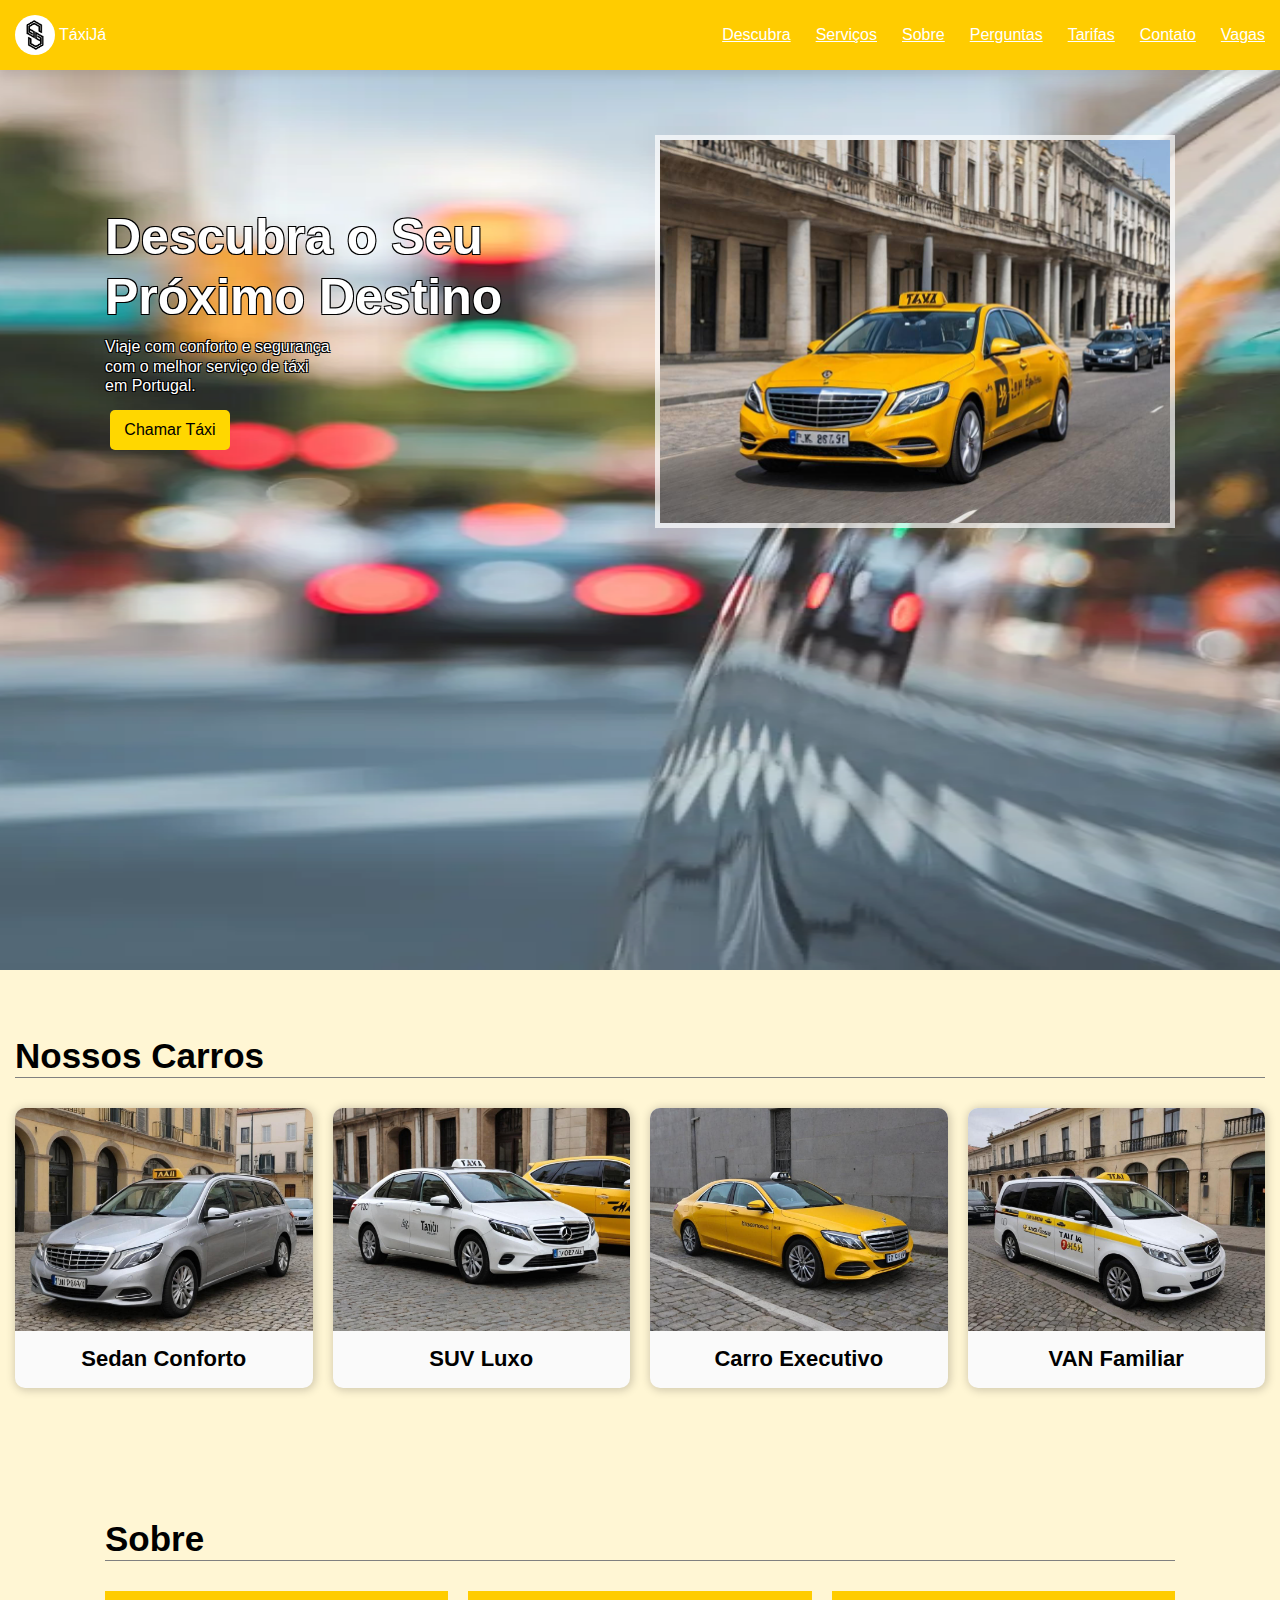
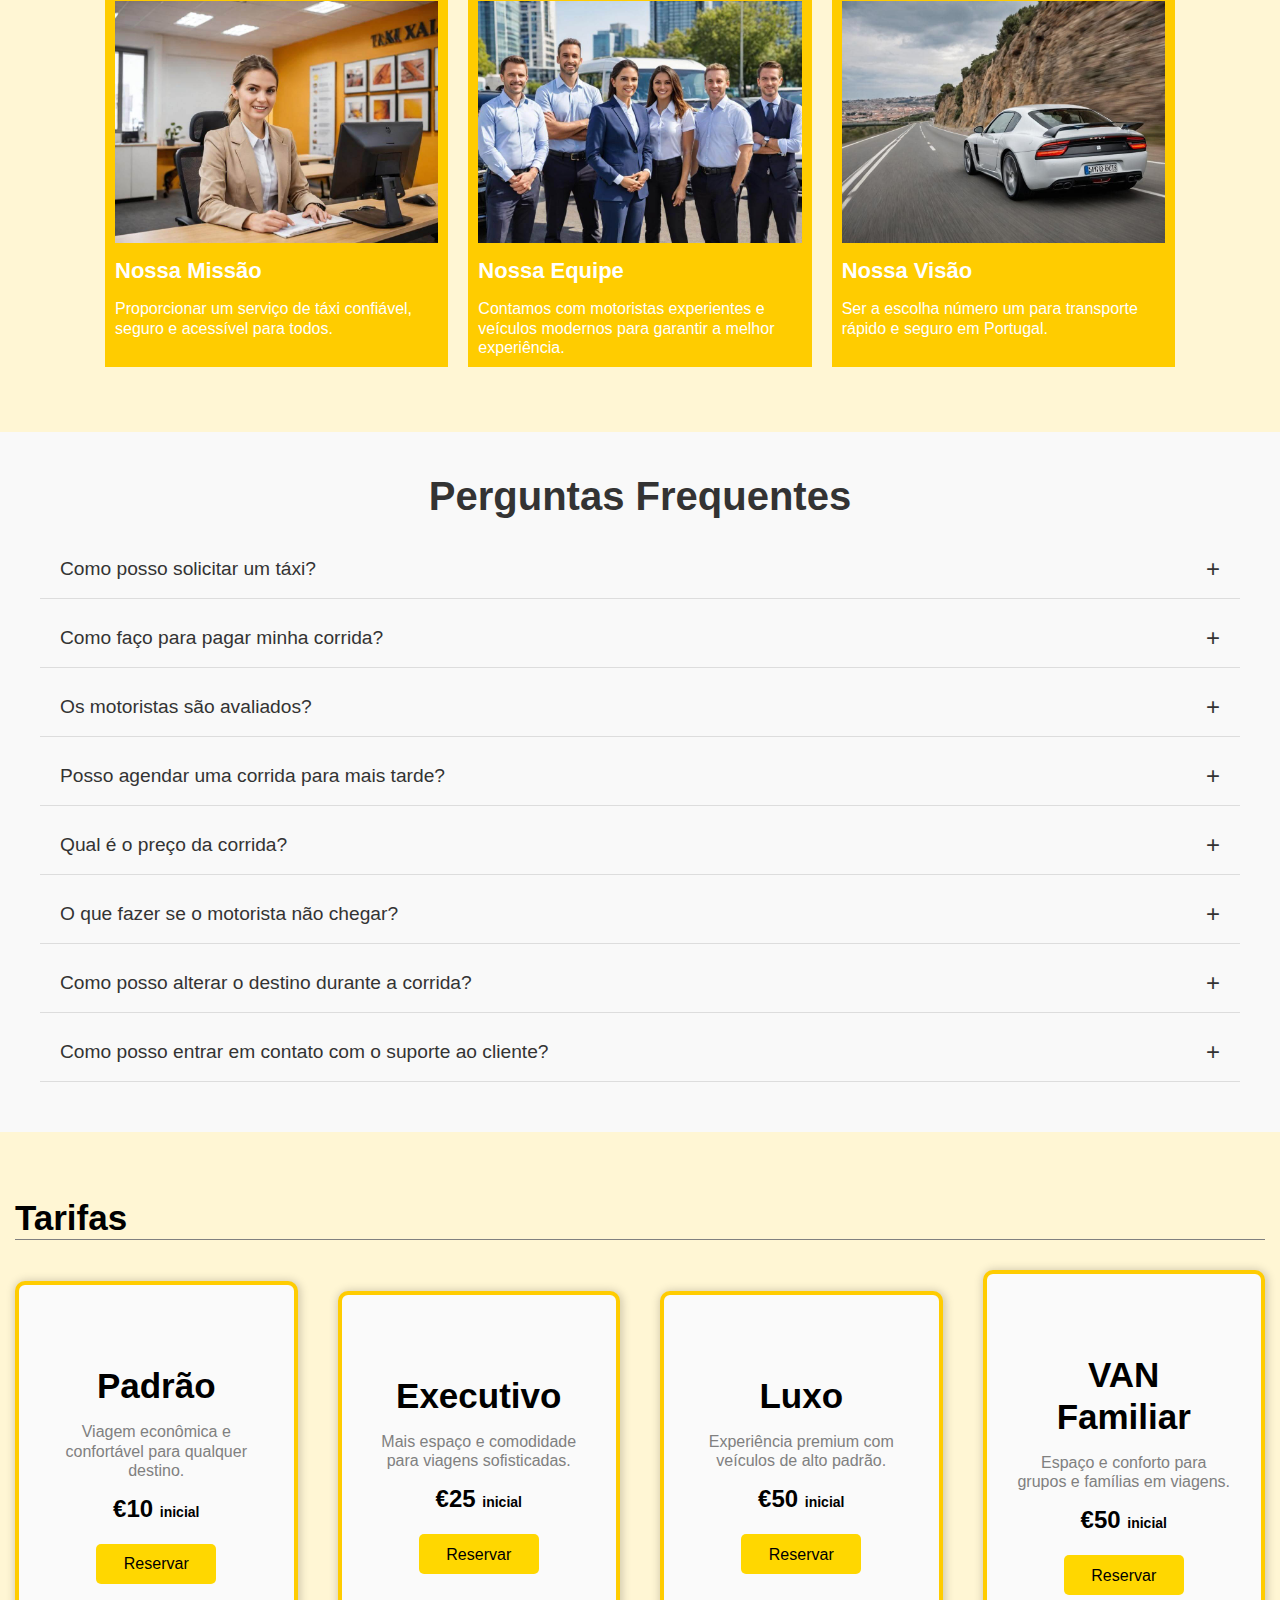
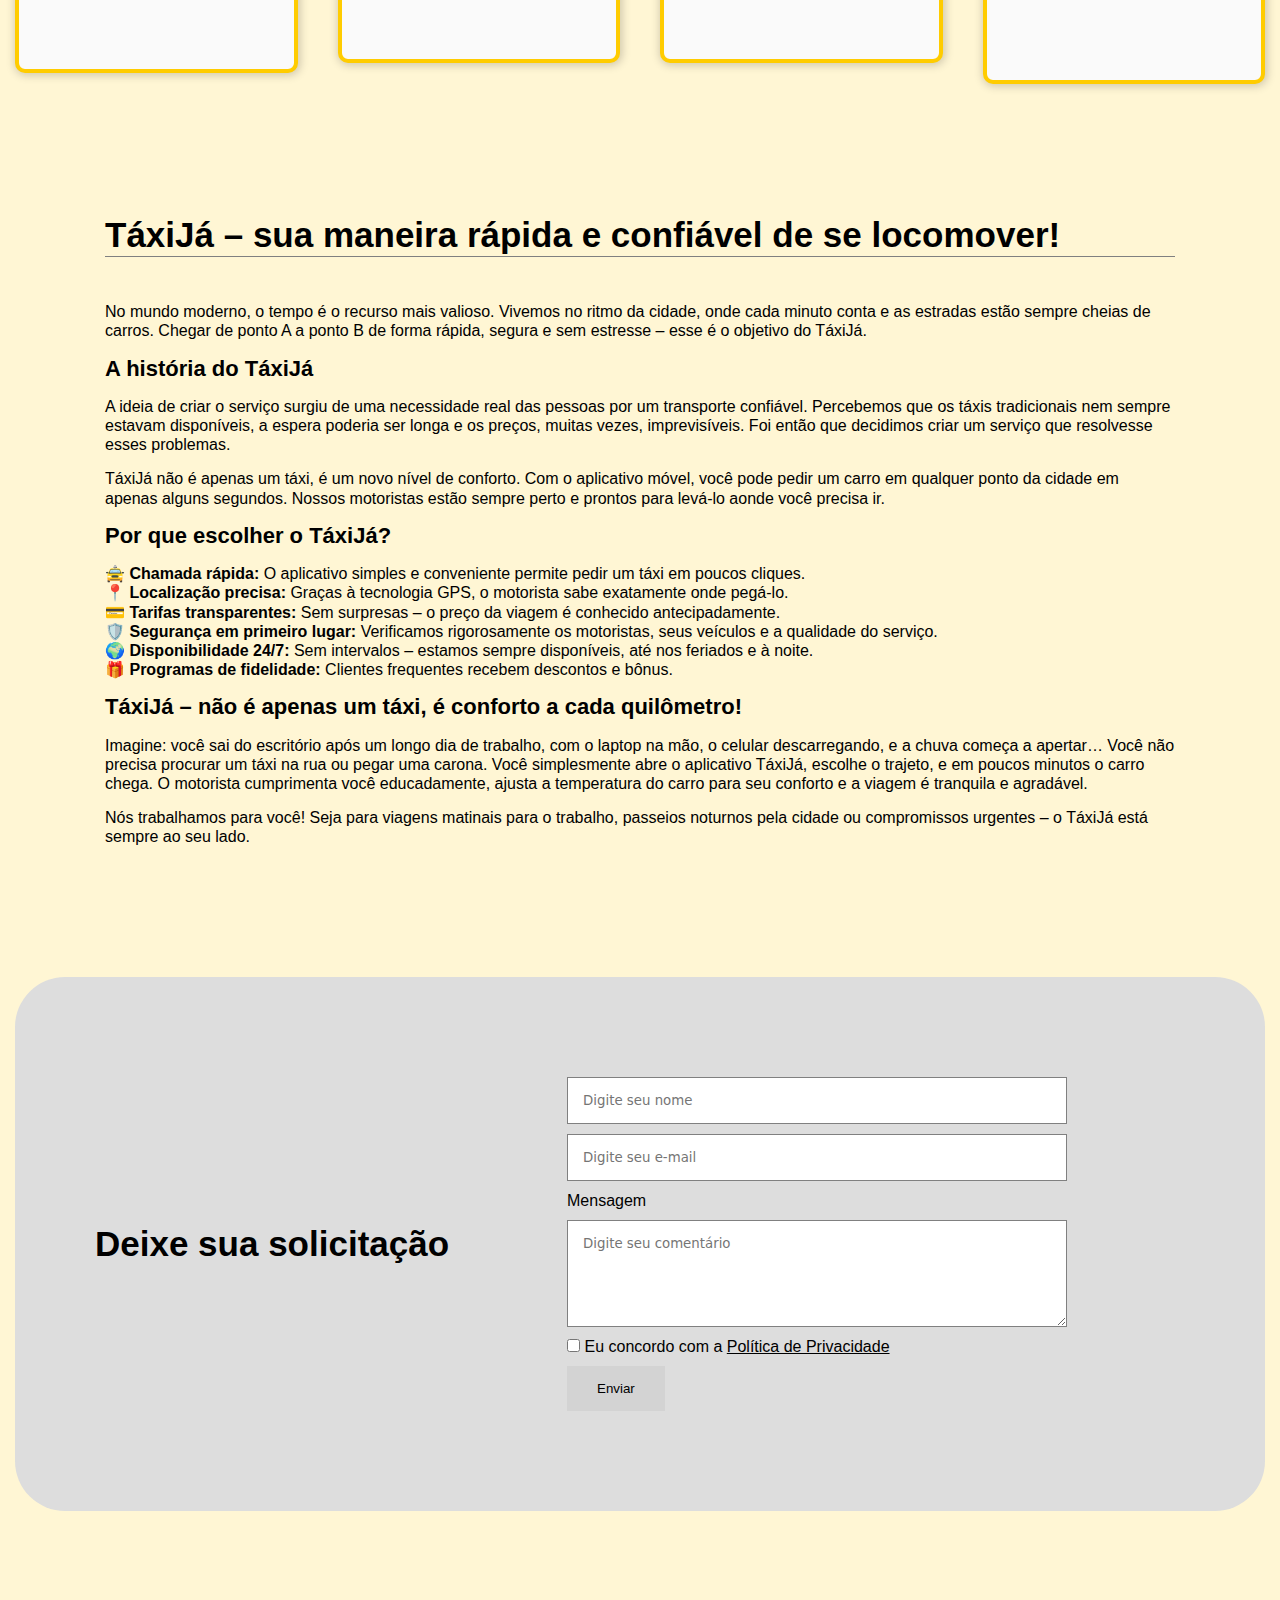
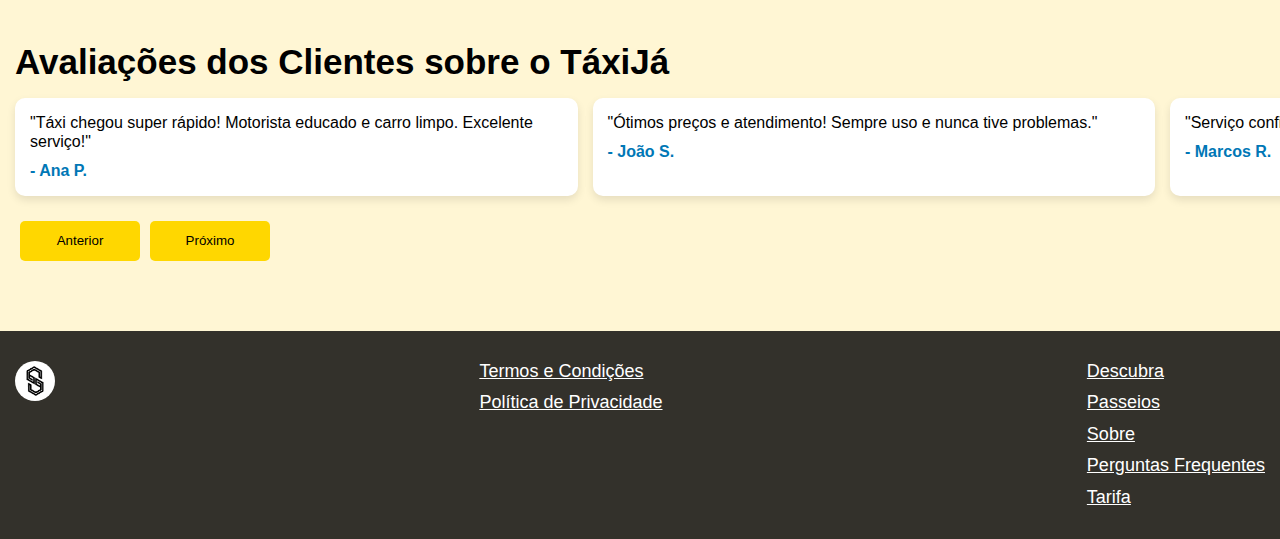
==== commit 99edf161: "fix" ====
--- a/index.html
+++ b/index.html
@@ -427,13 +427,7 @@
                         compromissos urgentes – o TáxiJá está sempre ao seu
                         lado.
                     </p>
-                    <p>
-                        🚖
-                        <strong
-                            >Baixe o aplicativo e comece sua jornada com
-                            conforto!</strong
-                        >
-                    </p>
+
                 </div>
             </section>
 
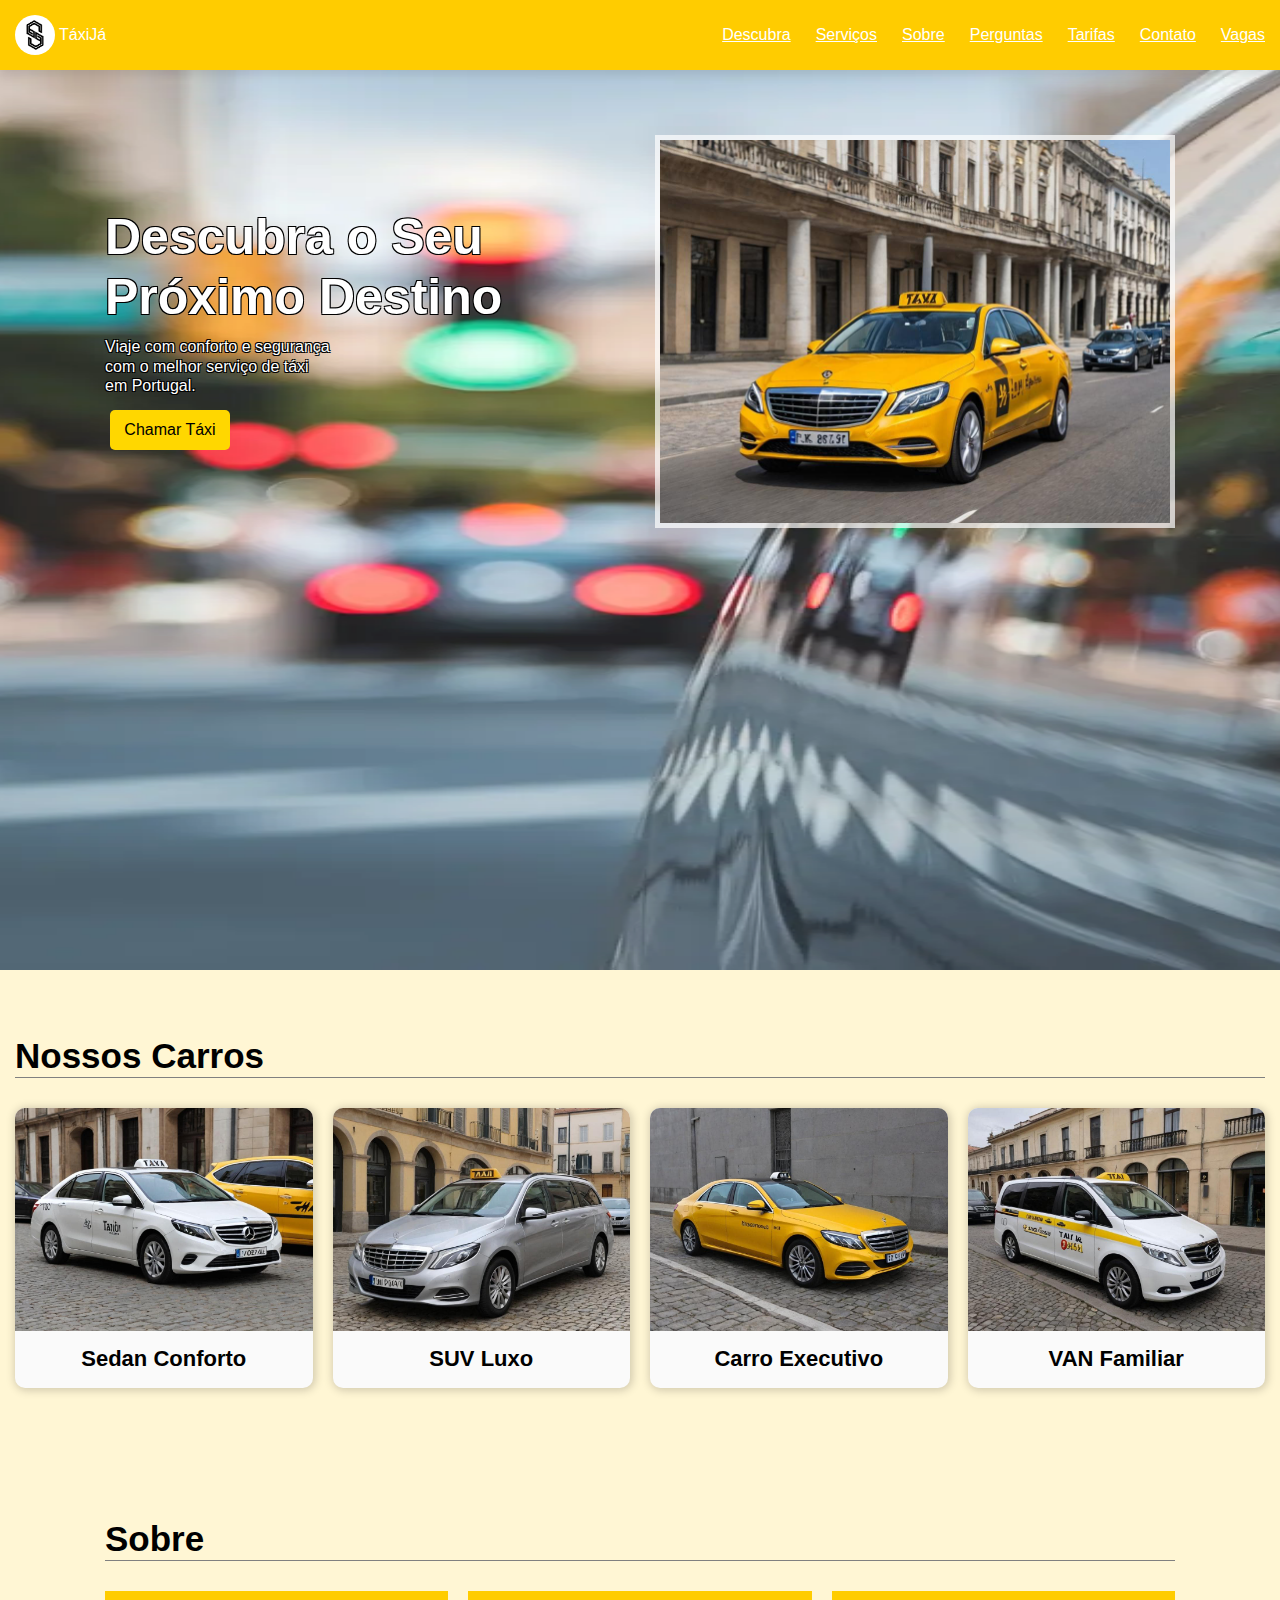
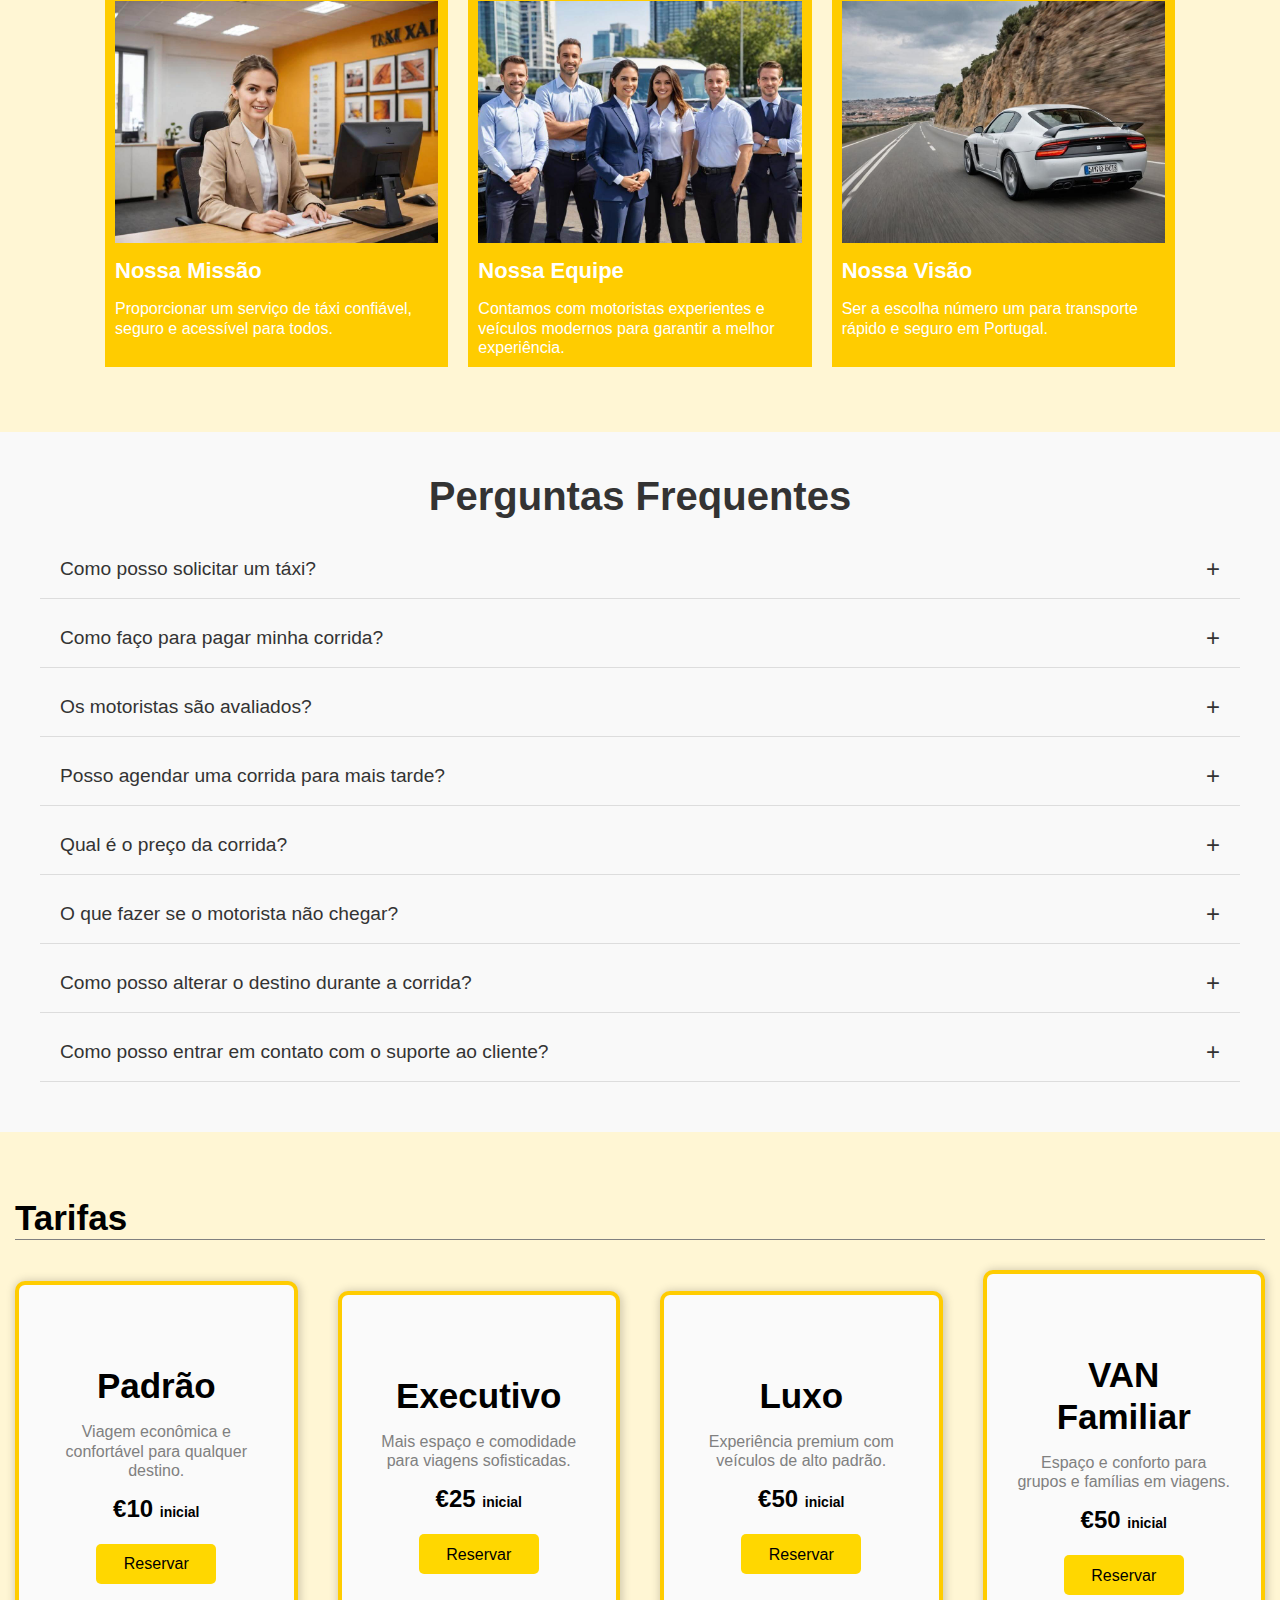
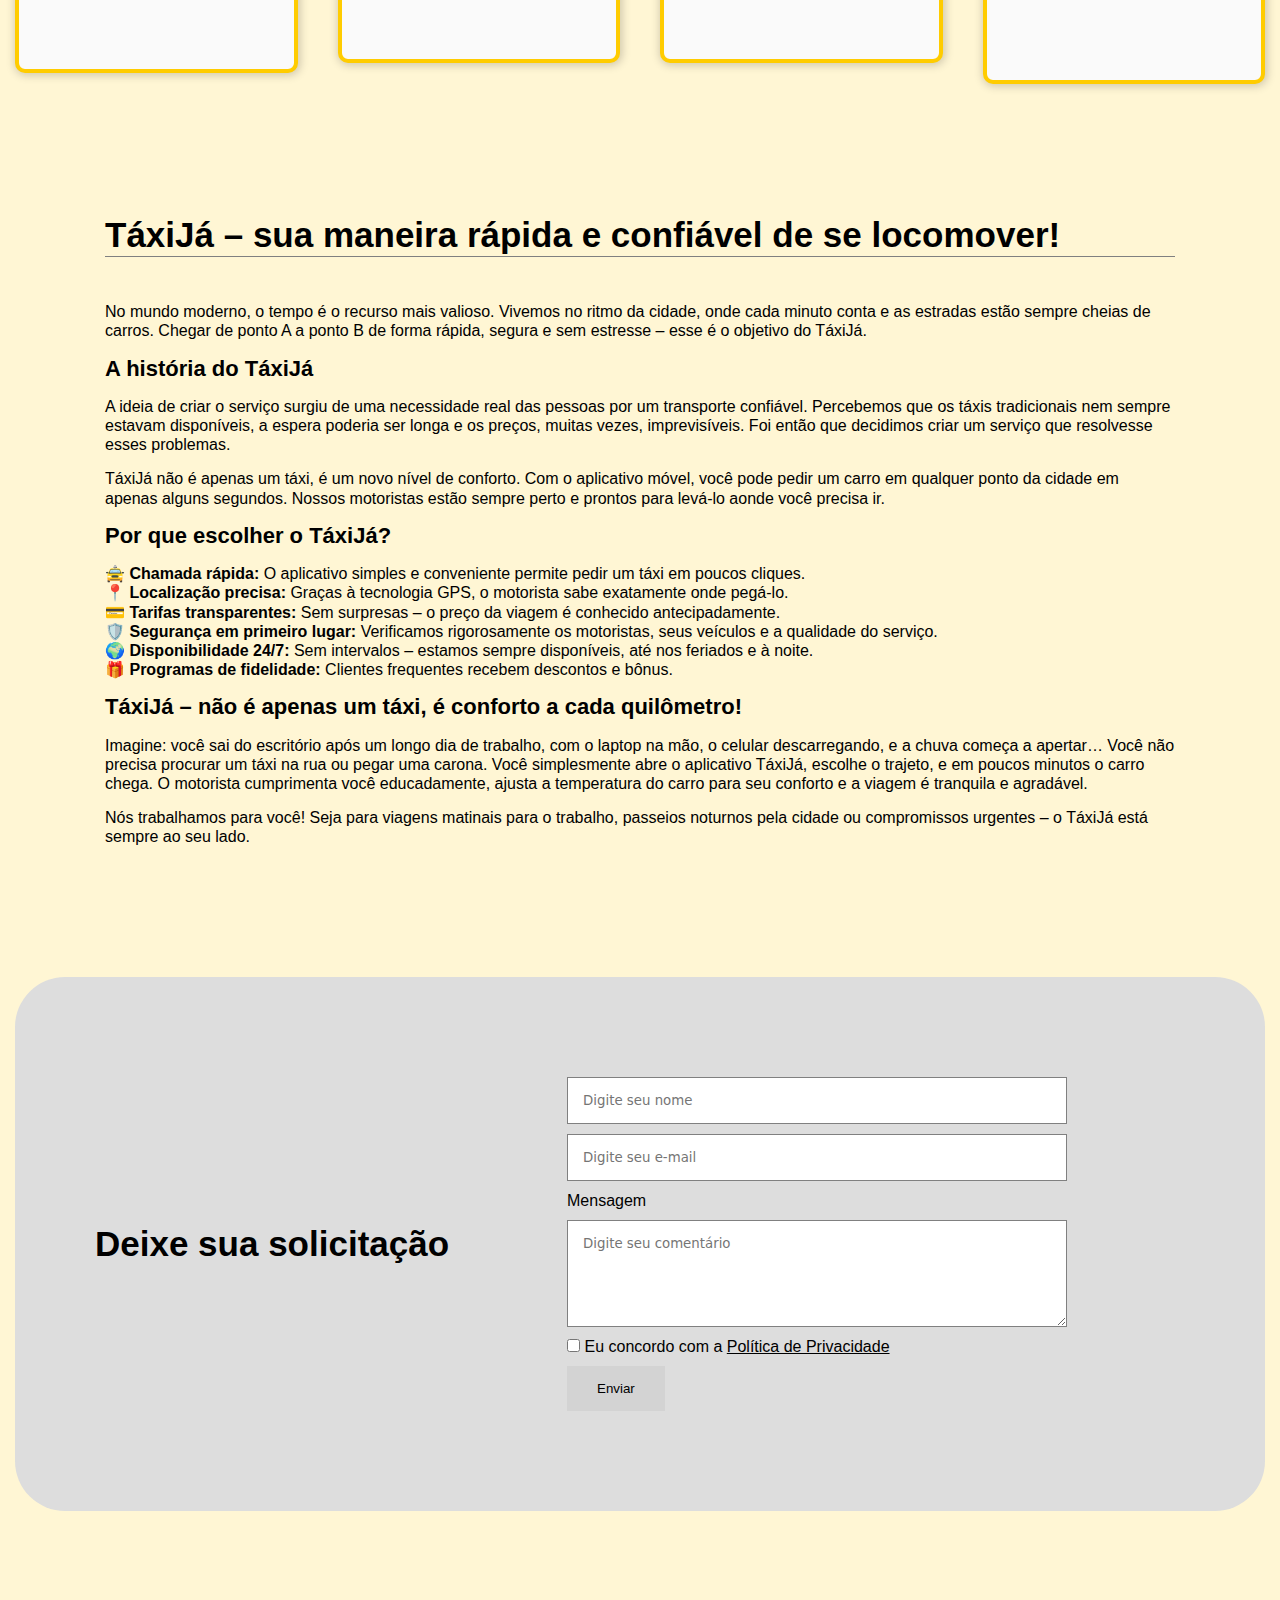
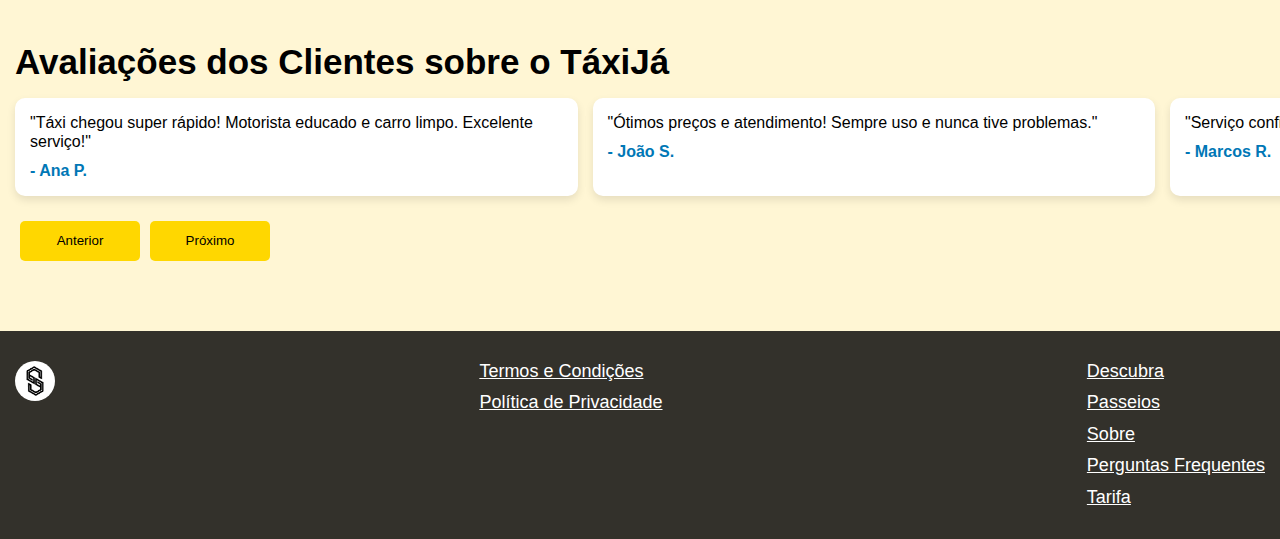
==== commit 1a1f7dc1: "img" ====
--- a/index.html
+++ b/index.html
@@ -127,12 +127,12 @@
                     <h2 class="section-title">Nossos Carros</h2>
                     <div class="tours__wrapper">
                         <div class="tours__card">
-                            <img src="img/2taxi.jpg" alt="Sedan Conforto" />
+                            <img src="img/3taxi.jpg" alt="Sedan Conforto" />
                             <h3>Sedan Conforto</h3>
                         </div>
 
                         <div class="tours__card">
-                            <img src="img/3taxi.jpg" alt="SUV Luxo" />
+                            <img src="img/2taxi.jpg" alt="SUV Luxo" />
                             <h3>SUV Luxo</h3>
                         </div>
 
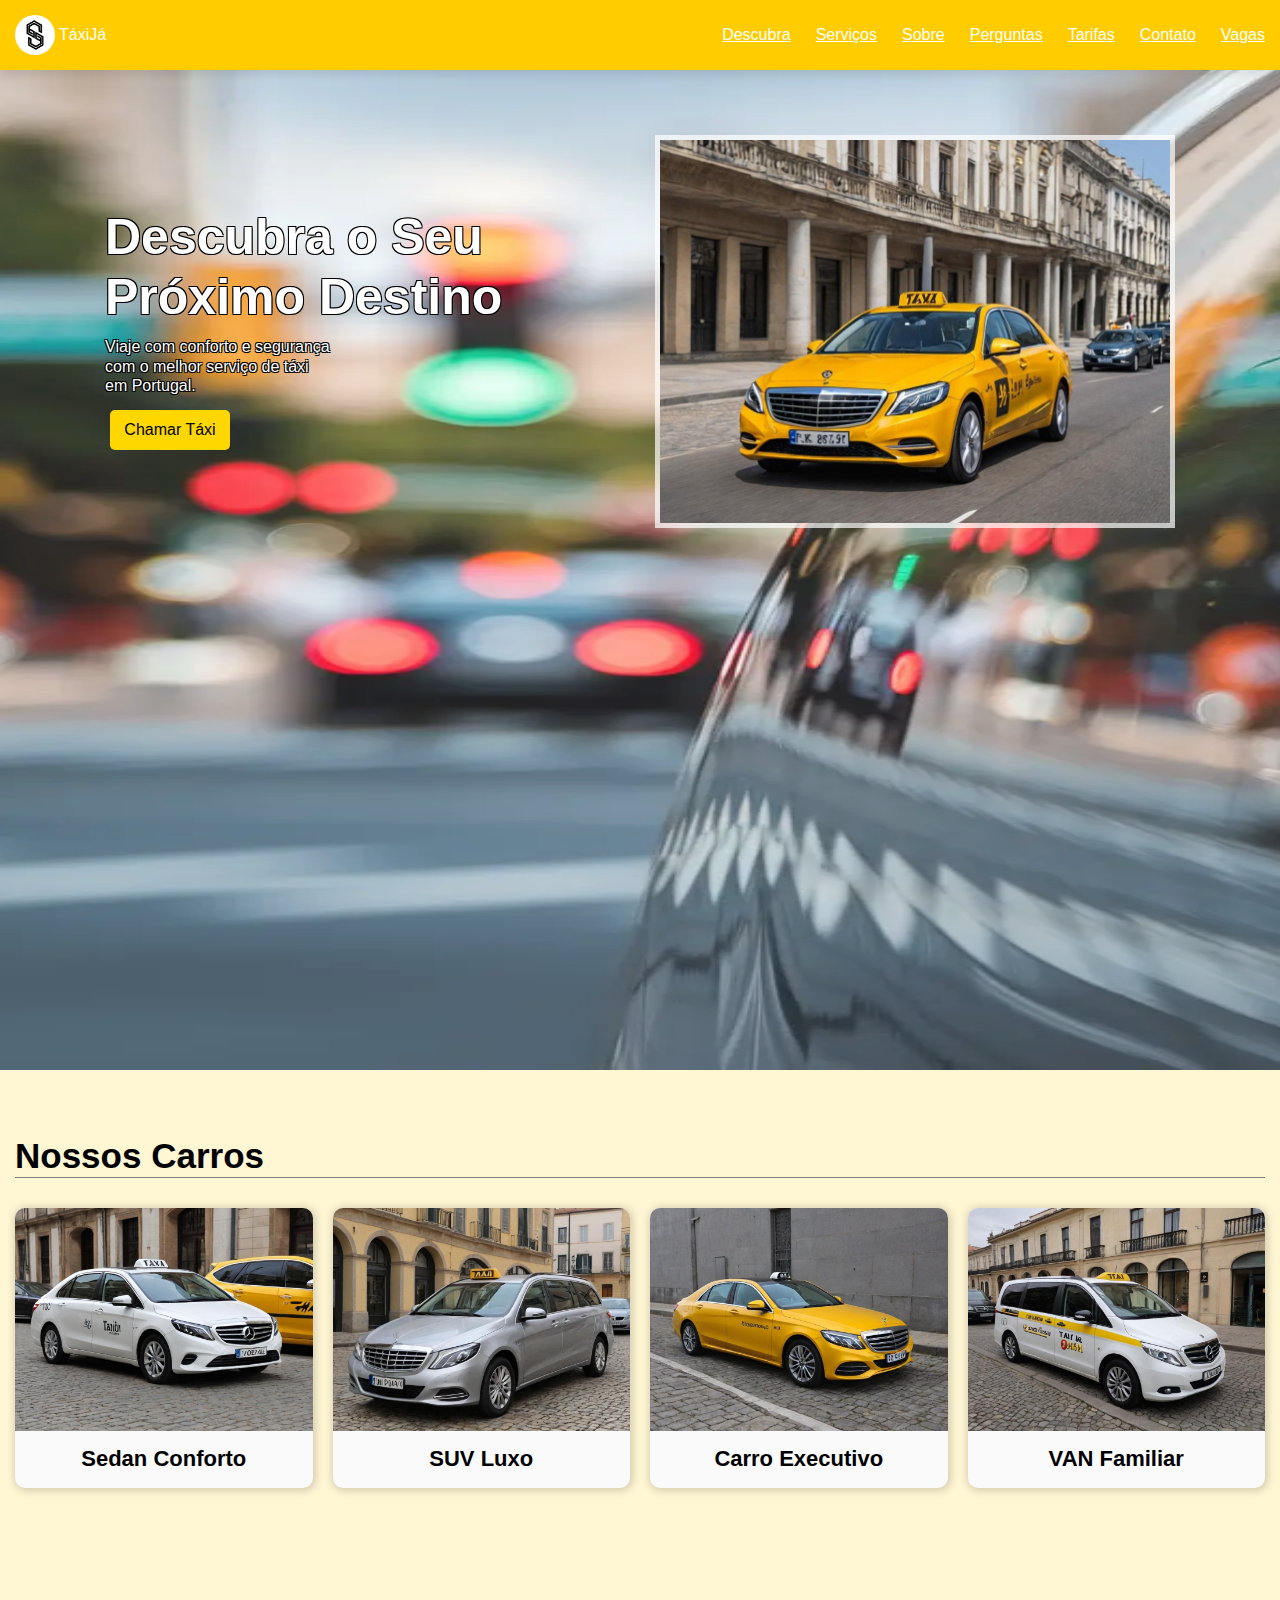
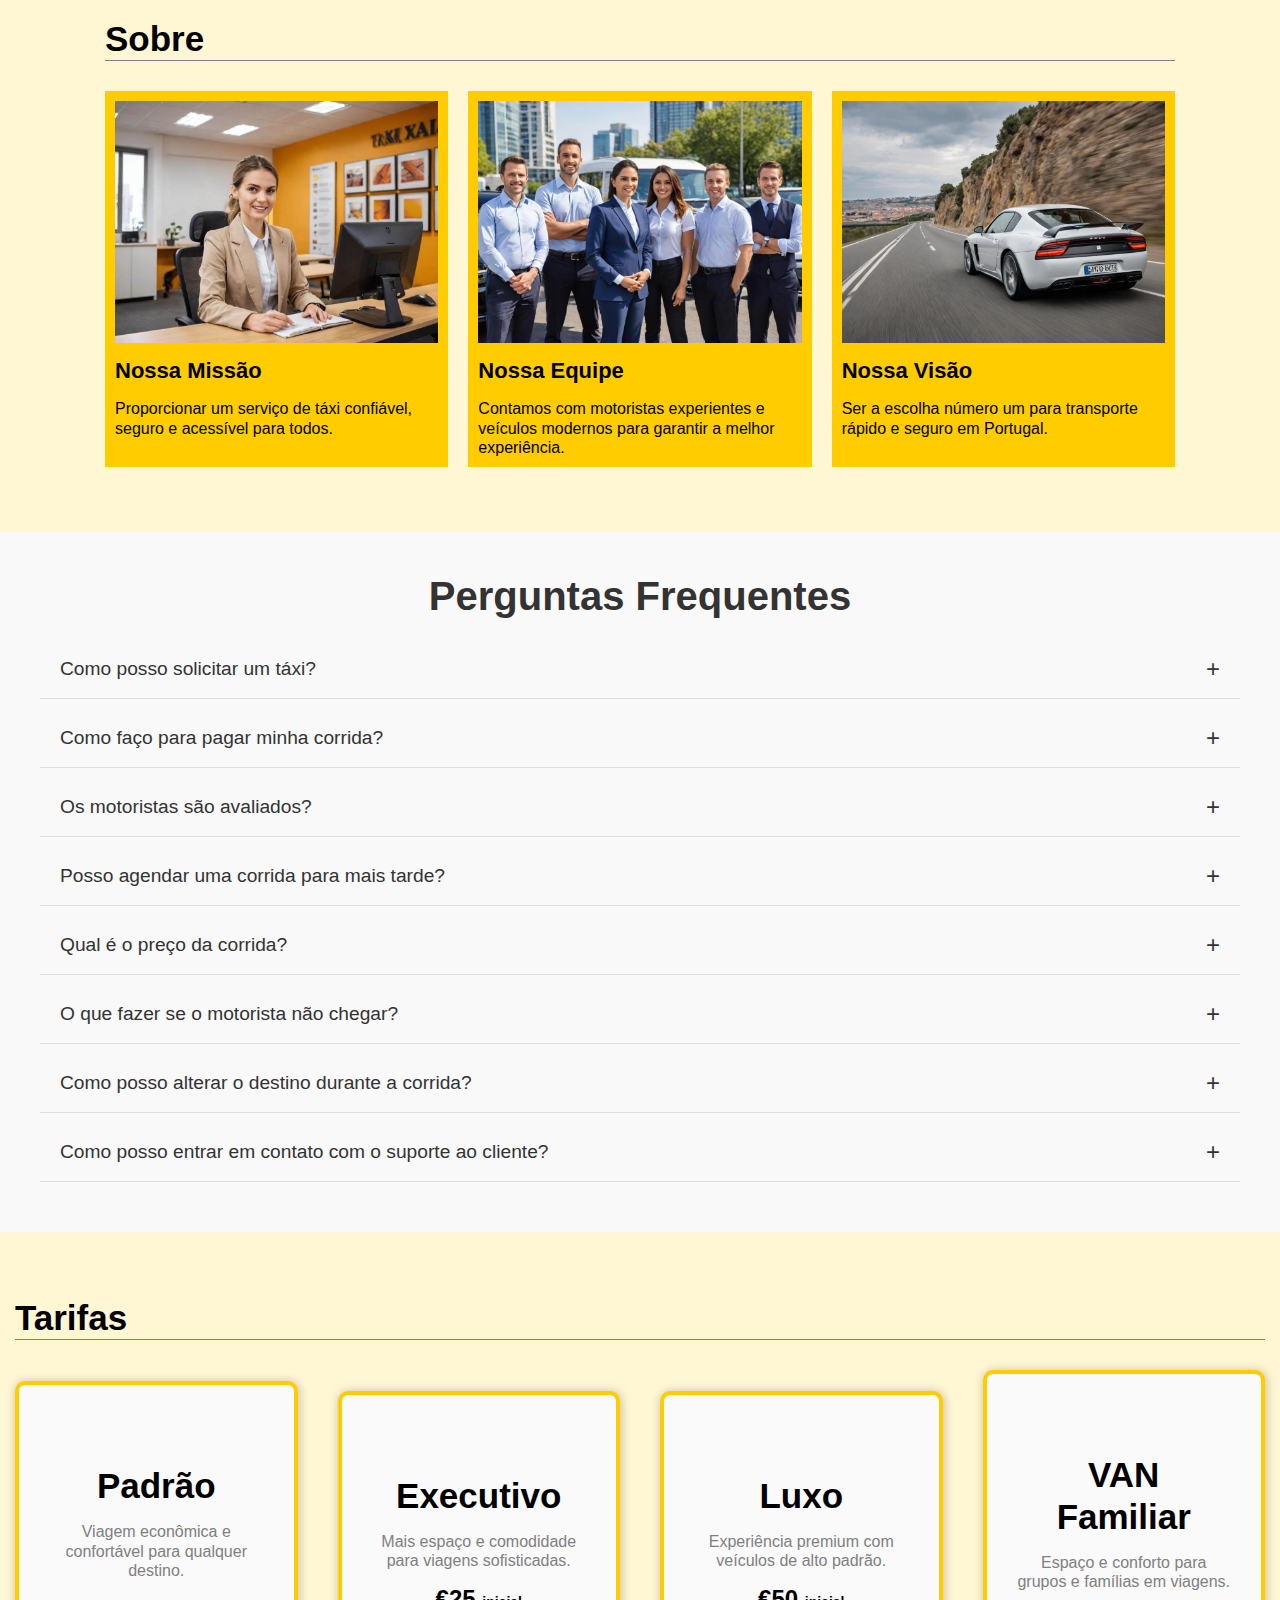
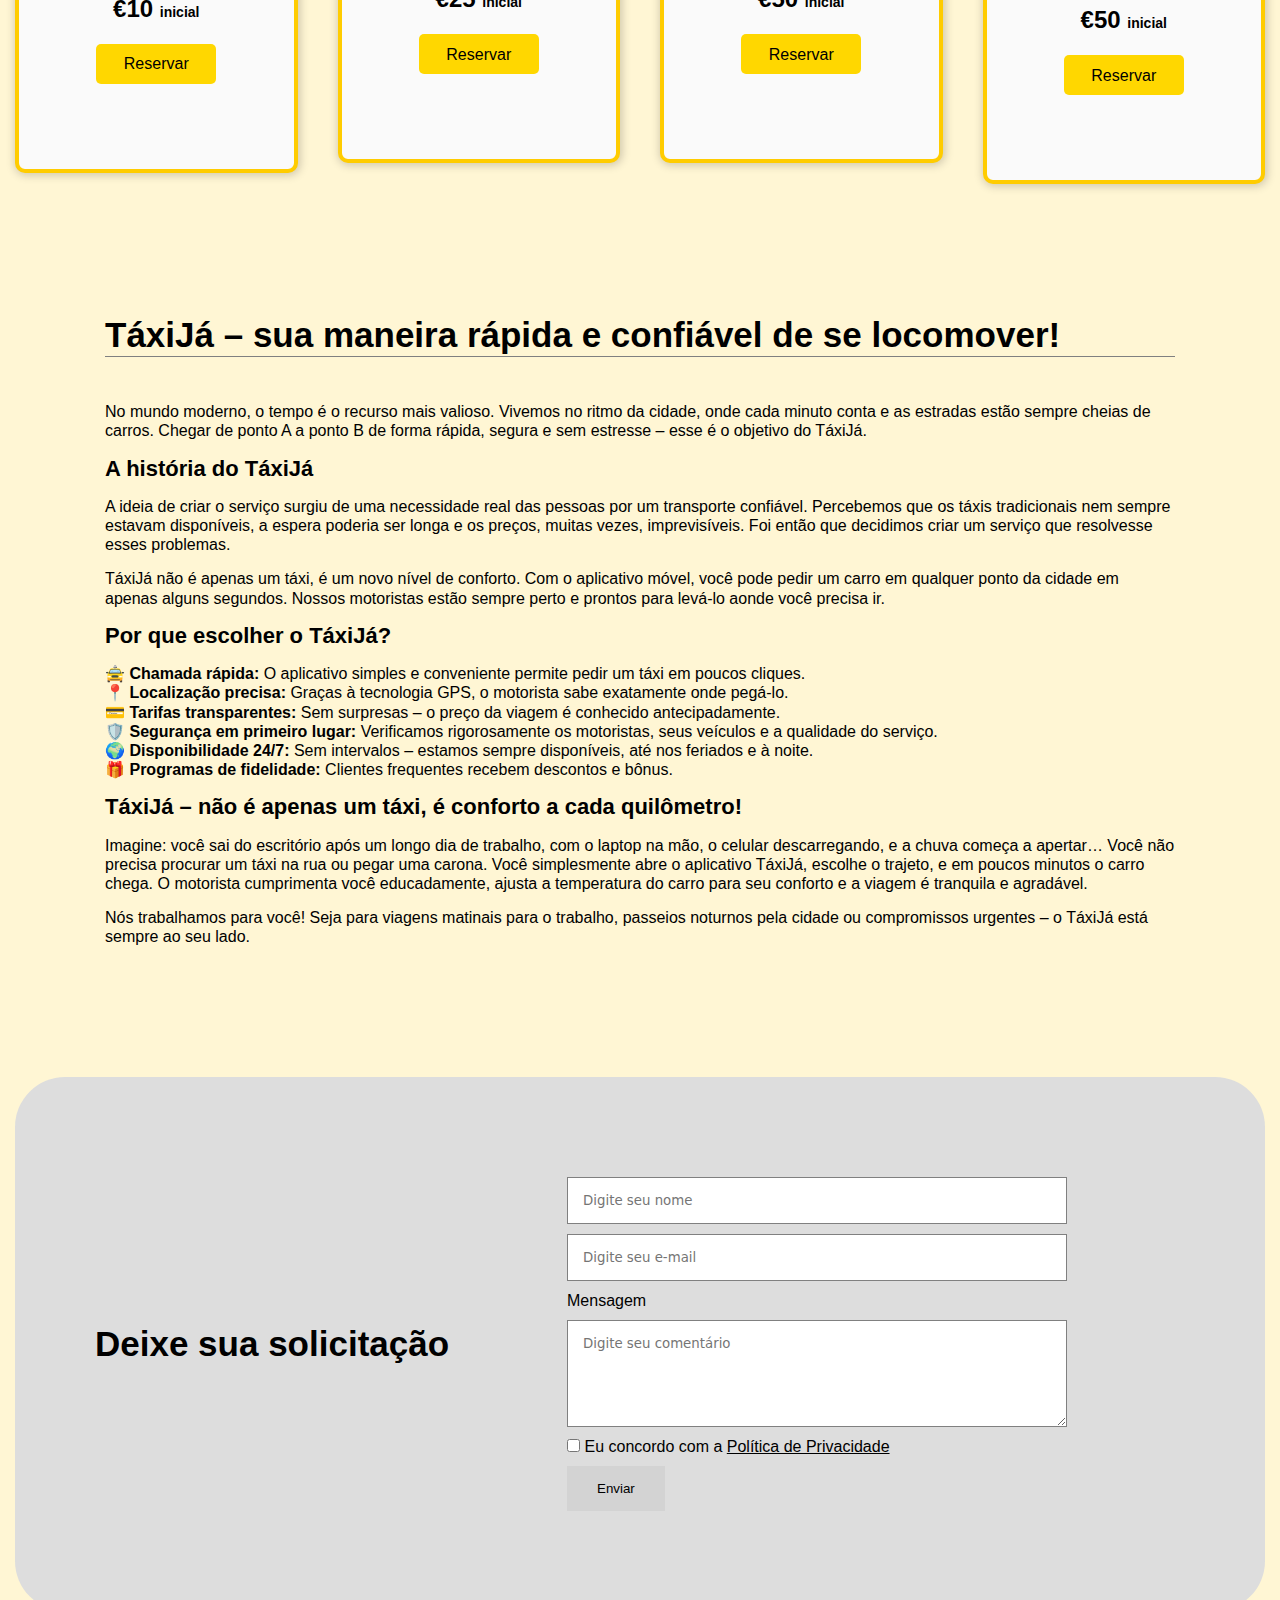
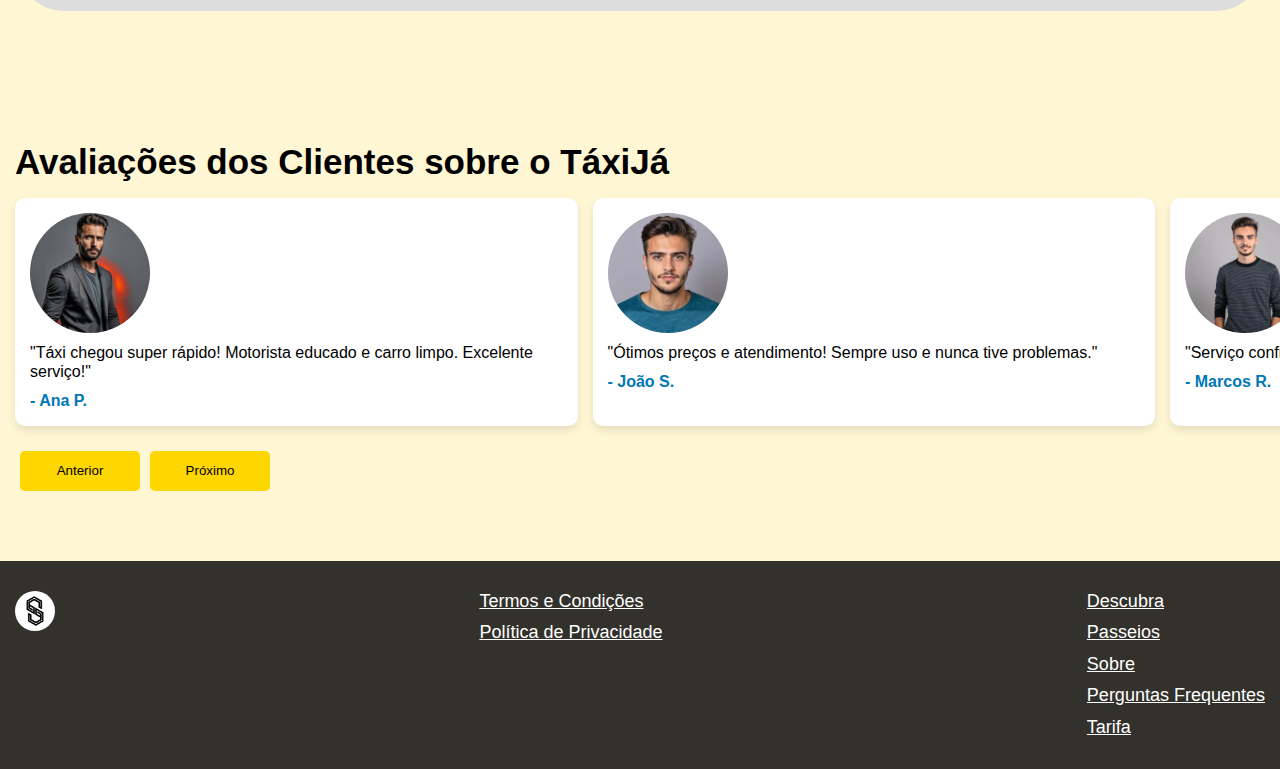
==== commit a91a1d2e: "fddfgdg" ====
--- a/index.html
+++ b/index.html
@@ -495,6 +495,7 @@
                     </h2>
                     <div class="slider" id="slider">
                         <div class="review">
+                            <img src="img/review-1.jpg" alt="Review 1">
                             <p>
                                 "Táxi chegou super rápido! Motorista educado e
                                 carro limpo. Excelente serviço!"
@@ -502,6 +503,7 @@
                             <p class="author">- Ana P.</p>
                         </div>
                         <div class="review">
+                            <img src="img/review-2.jpg" alt="Review 2">
                             <p>
                                 "Ótimos preços e atendimento! Sempre uso e nunca
                                 tive problemas."
@@ -509,6 +511,7 @@
                             <p class="author">- João S.</p>
                         </div>
                         <div class="review">
+                            <img src="img/review-3.jpg" alt="Review 3">
                             <p>
                                 "Serviço confiável! Cheguei ao aeroporto sem
                                 atrasos. Recomendo!"
@@ -516,6 +519,7 @@
                             <p class="author">- Marcos R.</p>
                         </div>
                         <div class="review">
+                            <img src="img/review-4.jpg" alt="Review 4">
                             <p>
                                 "Motorista muito gentil e educado. Me senti
                                 segura durante toda a viagem."
@@ -523,6 +527,7 @@
                             <p class="author">- Beatriz L.</p>
                         </div>
                         <div class="review">
+                            <img src="img/review-5.jpg" alt="Review 5">
                             <p>
                                 "TáxiJá salvou meu dia! Precisei de um carro de
                                 última hora e chegou em 3 minutos!"
@@ -530,6 +535,7 @@
                             <p class="author">- Pedro C.</p>
                         </div>
                         <div class="review">
+                            <img src="img/review-6.jpg" alt="Review 6">
                             <p>
                                 "Carros sempre limpos e confortáveis. Ótima
                                 experiência!"
@@ -537,6 +543,7 @@
                             <p class="author">- Fernanda G.</p>
                         </div>
                         <div class="review">
+                            <img src="img/review-7.jpg" alt="Review 7">
                             <p>
                                 "Preço justo e qualidade no serviço. Uso
                                 diariamente para ir ao trabalho."
@@ -544,6 +551,7 @@
                             <p class="author">- Lucas M.</p>
                         </div>
                         <div class="review">
+                            <img src="img/review-8.jpg" alt="Review 8">
                             <p>
                                 "TáxiJá tem os melhores motoristas! Sempre
                                 educados e dirigem com segurança."
@@ -551,6 +559,7 @@
                             <p class="author">- Camila T.</p>
                         </div>
                         <div class="review">
+                            <img src="img/review-9.jpg" alt="Review 9">
                             <p>
                                 "Muito melhor que outros aplicativos!
                                 Atendimento rápido e eficiente."
@@ -558,6 +567,7 @@
                             <p class="author">- Rafael D.</p>
                         </div>
                         <div class="review">
+                            <img src="img/review-10.jpg" alt="Review 10">
                             <p>
                                 "Excelente serviço! Motoristas pontuais e
                                 simpáticos."
@@ -565,6 +575,7 @@
                             <p class="author">- Juliana V.</p>
                         </div>
                         <div class="review">
+                            <img src="img/review-11.jpg" alt="Review 11">
                             <p>
                                 "Já usei várias vezes e nunca me decepcionei.
                                 Sempre chegam no horário."
@@ -572,6 +583,7 @@
                             <p class="author">- Eduardo S.</p>
                         </div>
                         <div class="review">
+                            <img src="img/review-12.jpg" alt="Review 12">
                             <p>
                                 "Precisei de um táxi na madrugada e consegui
                                 rapidamente. Atendimento nota 10!"
@@ -579,6 +591,7 @@
                             <p class="author">- Vanessa M.</p>
                         </div>
                         <div class="review">
+                            <img src="img/review-13.jpg" alt="Review 13">
                             <p>
                                 "Muito fácil de usar! Reservei pelo aplicativo e
                                 tudo funcionou perfeitamente."
@@ -586,6 +599,7 @@
                             <p class="author">- Diego F.</p>
                         </div>
                         <div class="review">
+                            <img src="img/review-14.jpg" alt="Review 14">
                             <p>
                                 "Minha mãe usou e adorou! Motorista ajudou com
                                 as compras e foi muito atencioso."
@@ -593,6 +607,7 @@
                             <p class="author">- Larissa B.</p>
                         </div>
                         <div class="review">
+                            <img src="img/review-15.jpg" alt="Review 15">
                             <p>
                                 "Serviço eficiente e confiável! Táxis
                                 disponíveis em qualquer horário."
@@ -600,6 +615,7 @@
                             <p class="author">- Henrique A.</p>
                         </div>
                         <div class="review">
+                            <img src="img/review-16.jpg" alt="Review 16">
                             <p>
                                 "TáxiJá tem os melhores preços e atendimento
                                 rápido. Sempre recomendo!"
@@ -607,6 +623,7 @@
                             <p class="author">- Mariana C.</p>
                         </div>
                         <div class="review">
+                            <img src="img/review-17.jpg" alt="Review 17">
                             <p>
                                 "Já tive problemas com outros serviços, mas o
                                 TáxiJá nunca me deixou na mão."
@@ -614,6 +631,7 @@
                             <p class="author">- Thiago N.</p>
                         </div>
                         <div class="review">
+                            <img src="img/review-18.jpg" alt="Review 18">
                             <p>
                                 "Táxis modernos e confortáveis! Uma experiência
                                 muito agradável."
@@ -621,6 +639,7 @@
                             <p class="author">- Sofia E.</p>
                         </div>
                         <div class="review">
+                            <img src="img/review-19.jpg" alt="Review 19">
                             <p>
                                 "Muito melhor do que esperar ônibus! Sempre
                                 chega rápido e me sinto segura."
@@ -628,6 +647,7 @@
                             <p class="author">- Isabela J.</p>
                         </div>
                         <div class="review">
+                            <img src="img/review-20.jpg" alt="Review 20">
                             <p>
                                 "Recomendo 100%! Nunca tive problemas e sempre
                                 chegam no horário."
--- a/style/style.css
+++ b/style/style.css
@@ -12,7 +12,18 @@
     overflow-x: hidden;
     background-color: #ffcc002b;
 }
-
+body::-webkit-scrollbar {
+    width: 10px;
+    background-color: black;
+}
+body::-webkit-scrollbar-thumb {
+    border-radius: 10px;
+    background-color: #ffcc00;
+}
+body::-webkit-scrollbar-track {
+    -webkit-box-shadow: inset 0 0 6px black;
+    background-color: transparent;
+}
 section {
     width: 100%;
     padding: 65px 0;
@@ -300,8 +311,7 @@
     margin: 0 auto;
     color: white;
     position: relative;
-    height: 100vh;
-    /* overflow: hidden; */
+    height: 1000px;
 }
 .hero__img img {
     width: 100%;
@@ -344,7 +354,7 @@
     padding: 10px;
     gap: 15px;
     background-color: #ffcc00;
-    color: #fff;
+    color: #000000;
 }
 .about__item img {
     max-width: 100%;
@@ -354,6 +364,7 @@
 .work-blank {
     max-width: 1100px;
     margin: 0 auto;
+    padding: 30px 15px;
 }
 .work-blank-num {
     margin-top: 20px;
@@ -369,6 +380,28 @@
 }
 .work-blank-item p {
     margin-top: 10px;
+}
+.city-selection {
+    max-width: 1100px;
+    margin: 0 auto;
+    padding: 30px 15px;
+}
+.city-title {
+    text-align: center;
+    margin-bottom: 10px;
+}
+.address-list {
+    display: flex;
+    flex-direction: column;
+    gap: 4px;
+}
+.contact-info {
+    font-weight: 900;
+    margin-bottom: 20px;
+}
+.address-link {
+    text-decoration: none;
+    color: black;
 }
 
 .logos__wrapper {
@@ -439,6 +472,9 @@
         text-align: center;
         justify-content: center;
     }
+    .hero {
+        height: 600px;
+    }
 }
 .footer__col {
     display: flex;
@@ -475,10 +511,37 @@
     align-items: center;
     justify-content: center;
 }
+.contact__wrapper-work {
+    padding: 100px 80px;
+    background: rgb(221, 221, 221);
+    border-radius: 50px;
+    display: flex;
+    align-items: center;
+    justify-content: center;
+}
+.taxi-driver-img {
+    width: 500px;
+    border-radius: 30px;
+}
+@media (max-width: 1240px) {
+    .contact__wrapper-work {
+        flex-direction: column;
+    }
+    .taxi-driver-img {
+        width: 460px;
+    }
+}
 @media (max-width: 768px) {
     .contact__wrapper {
         padding: 50px;
         border-radius: 20px;
+    }
+    .contact__wrapper-work {
+        padding: 50px;
+        border-radius: 20px;
+    }
+    .taxi-driver-img {
+        width: 360px;
     }
 }
 @media (max-width: 480px) {
@@ -486,6 +549,14 @@
         padding: 30px;
         display: flex;
         flex-direction: column;
+    }
+    .contact__wrapper-work {
+        padding: 30px;
+        display: flex;
+        flex-direction: column;
+    }
+    .taxi-driver-img {
+        width: 300px;
     }
 }
 
@@ -652,11 +723,6 @@
     margin-bottom: 10px;
 }
 
-.taxi-driver-img {
-    width: 500px;
-    border-radius: 30px;
-}
-
 .slider {
   margin-top: 15px;
     display: flex;
@@ -732,3 +798,59 @@
         box-shadow: 0px 8px 20px rgba(0, 0, 0, 0.15);
     }
 }
+
+.vacanci-title {
+    max-width: 1080px;
+    margin: 0 auto;
+    margin-top: 120px;
+    padding: 20px;
+    background-color: #f9f9f9;
+    border-radius: 8px;
+    box-shadow: 0 2px 10px rgba(0, 0, 0, 0.1);
+    font-family: Arial, sans-serif;
+}
+
+.vacanci-title h2 {
+    font-size: 48px;
+    color: #333;
+    margin-bottom: 15px;
+}
+
+.vacanci-title p {
+    font-size: 22px;
+    line-height: 1.6;
+    color: #555;
+    margin-bottom: 15px;
+}
+.vacanci-link {
+    text-decoration: none;
+    color: black;
+    font-size: 26px;
+    padding: 4px 8px;
+    border-radius: 20px;
+    background-color: #dee5ff;
+}
+.vacanci-link:hover {
+    color: rgb(255, 255, 255);
+    background-color: #a2b6ff;
+}
+
+.review img {
+    width: 120px;
+    border-radius: 50%;
+    margin-bottom: 10px;
+}
+
+@media (max-width: 600px) {
+    .vacanci-title {
+        padding: 15px;
+    }
+
+    .vacanci-title h2 {
+        font-size: 1.5em;
+    }
+
+    .vacanci-title p {
+        font-size: 1em;
+    }
+}